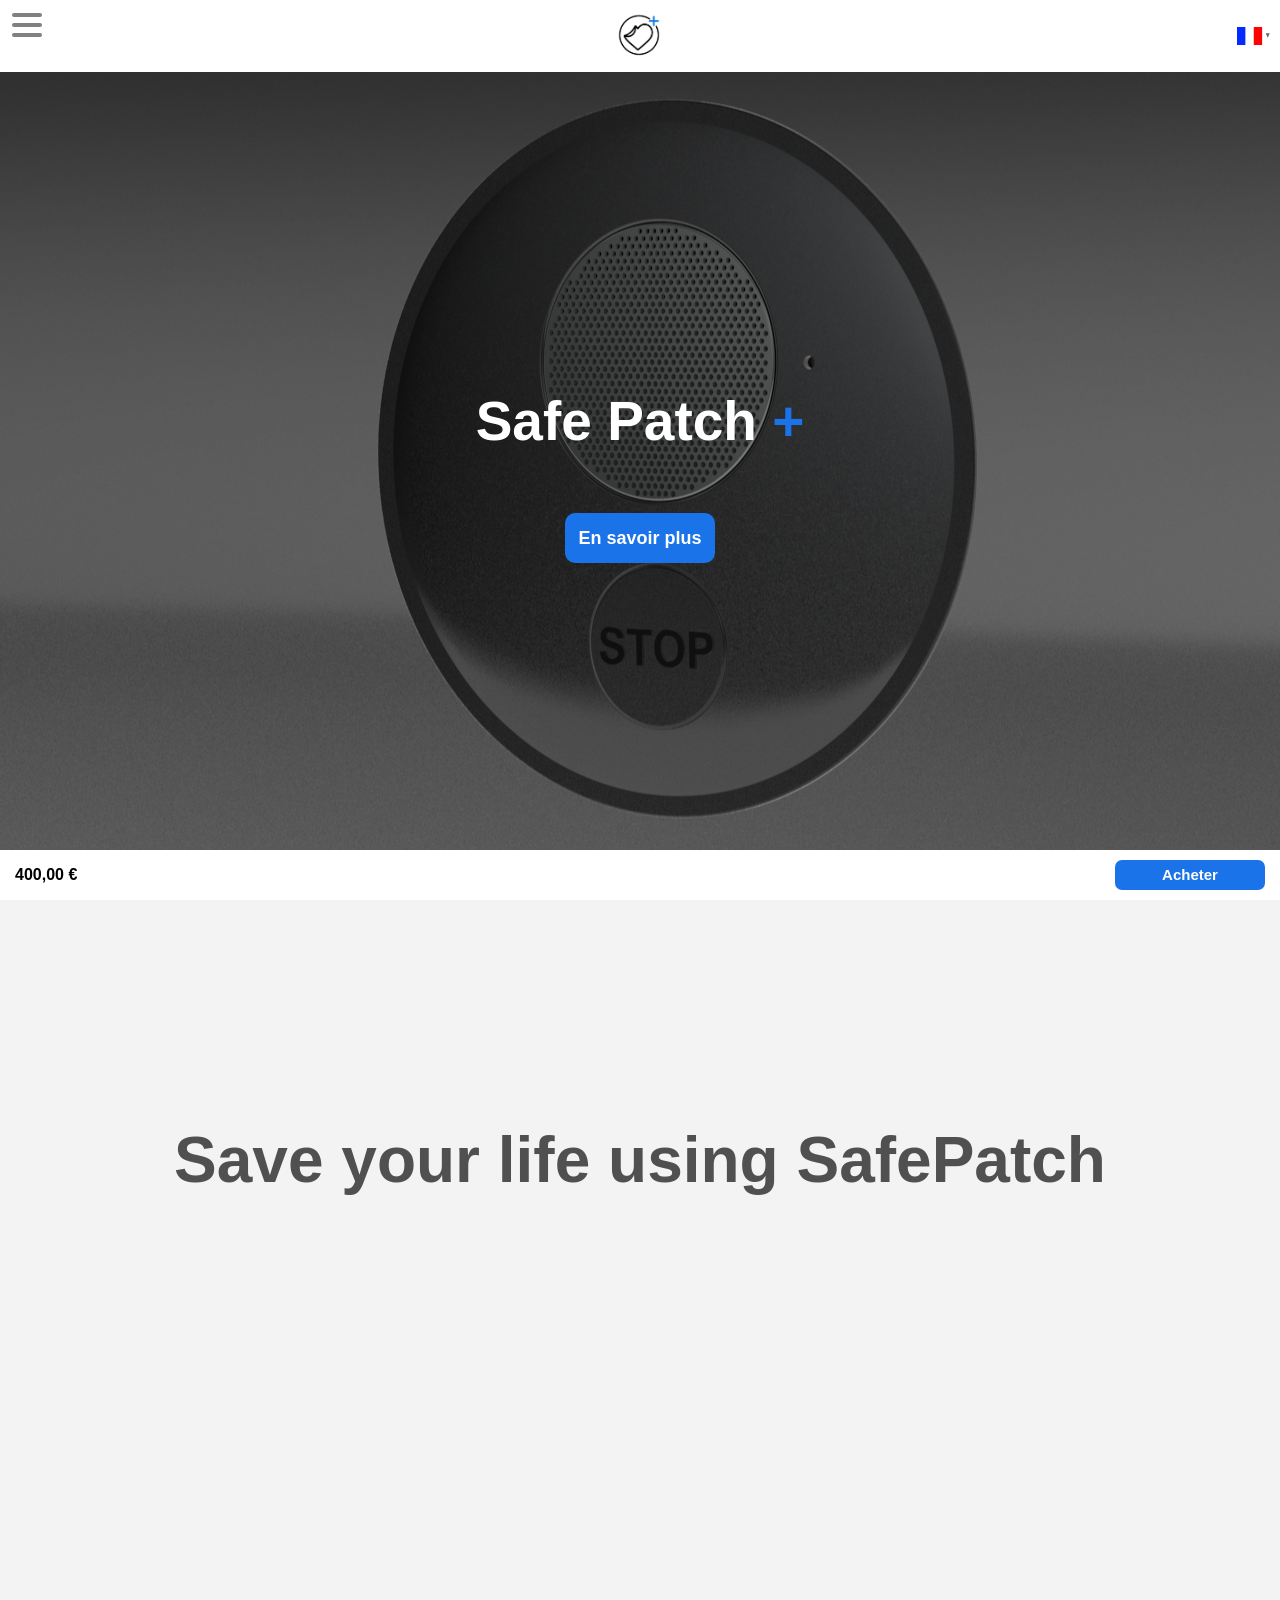
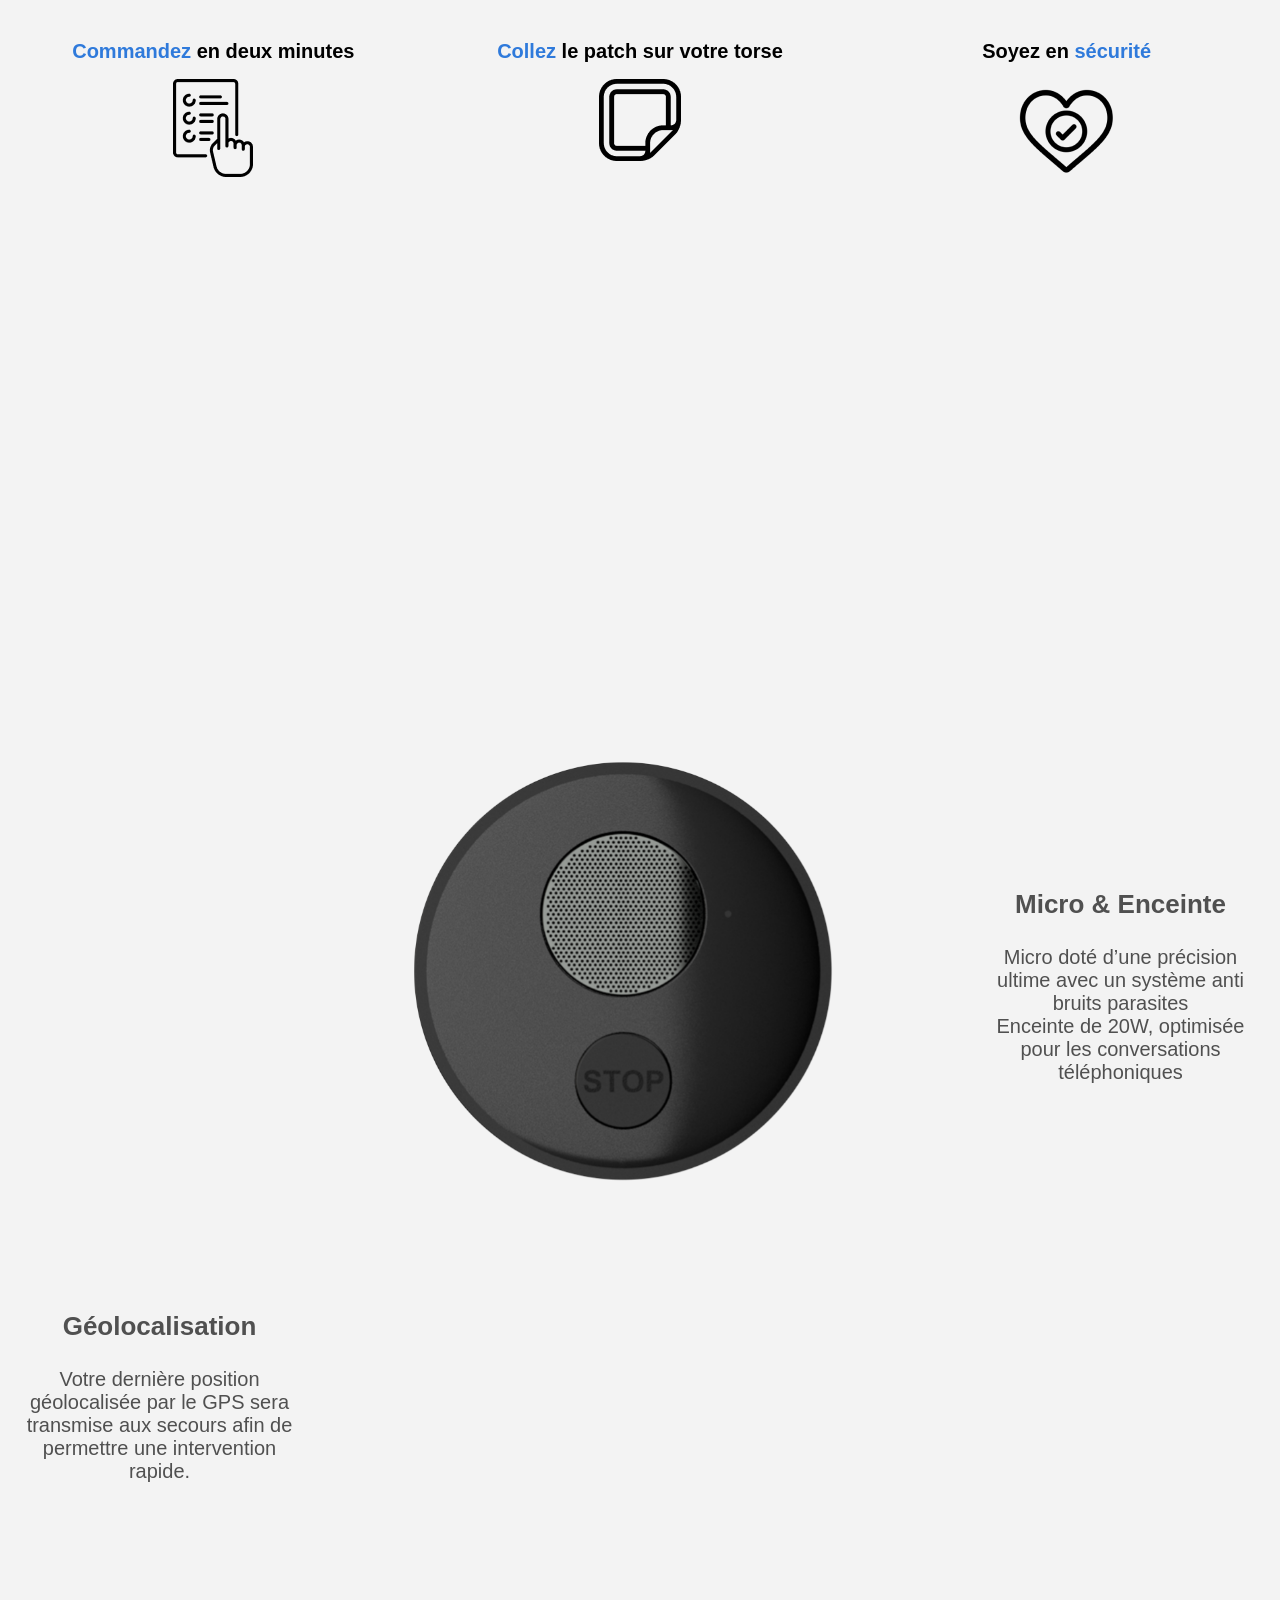
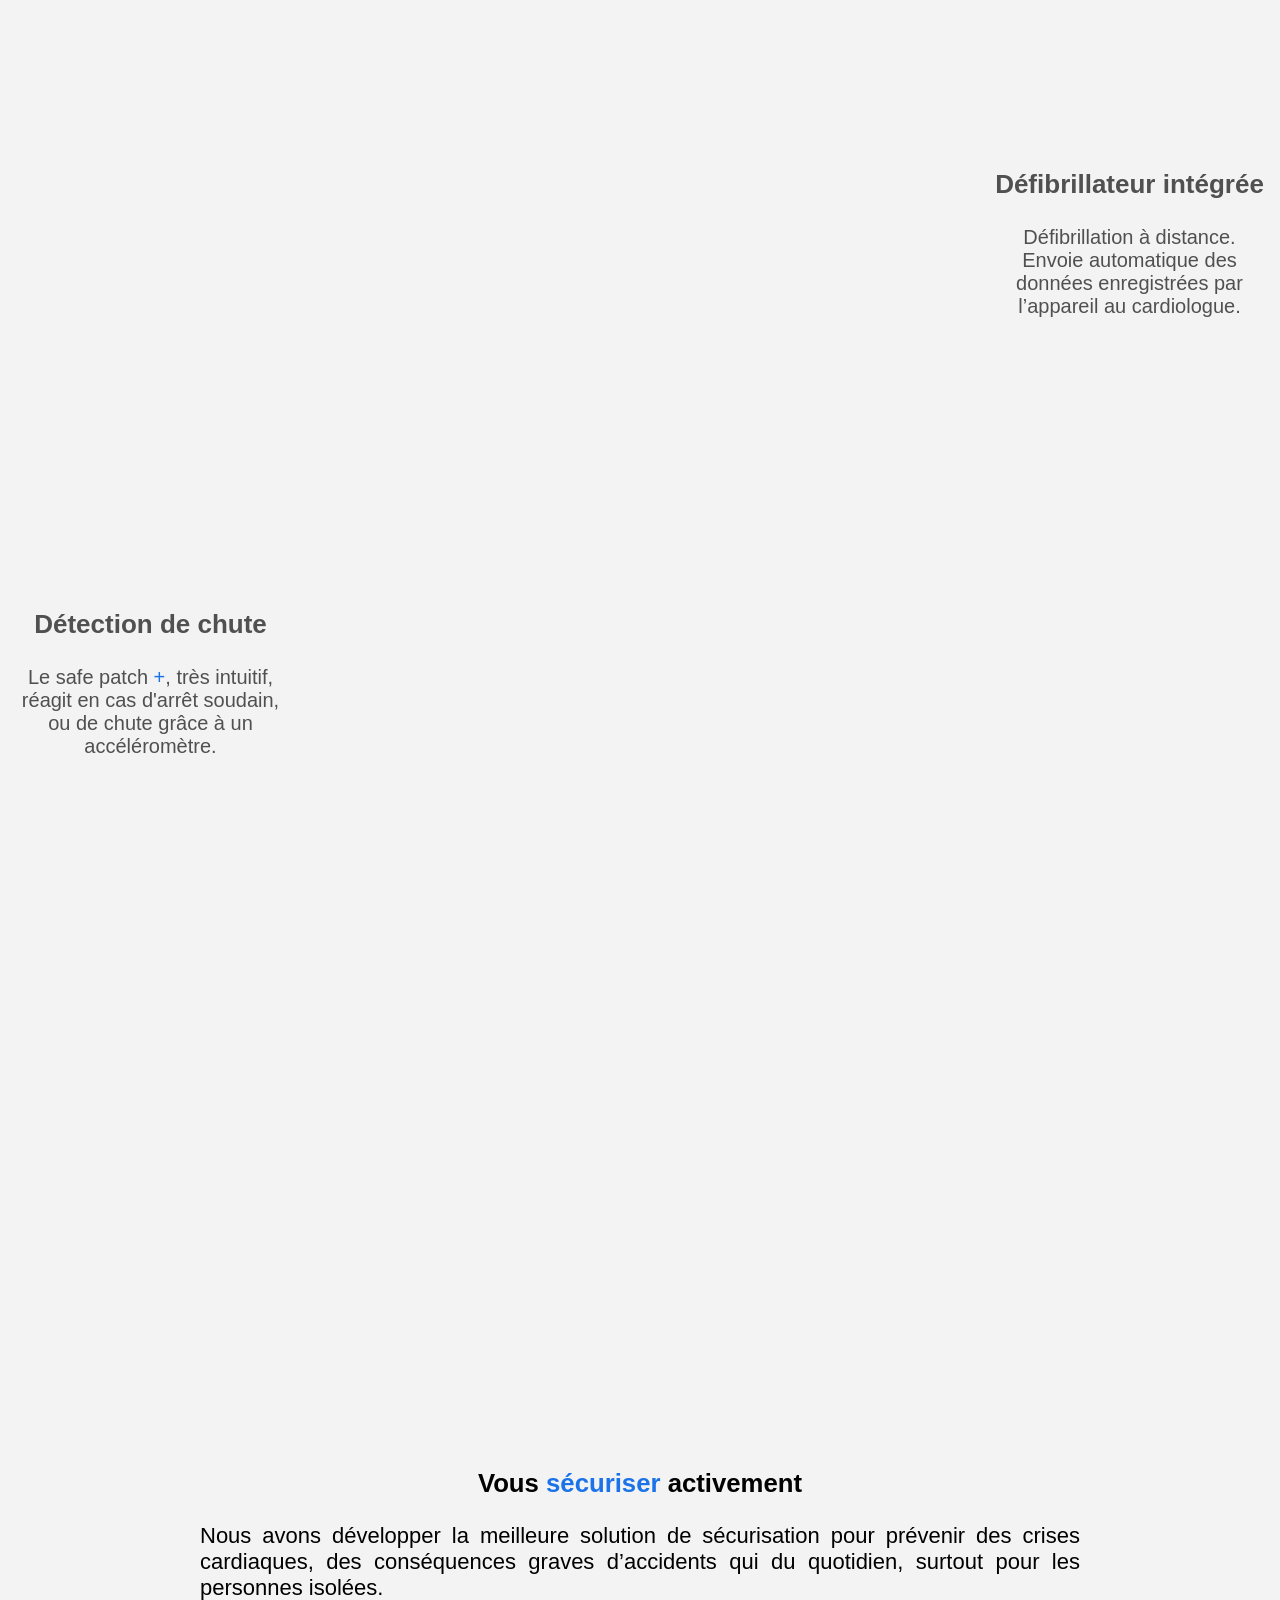
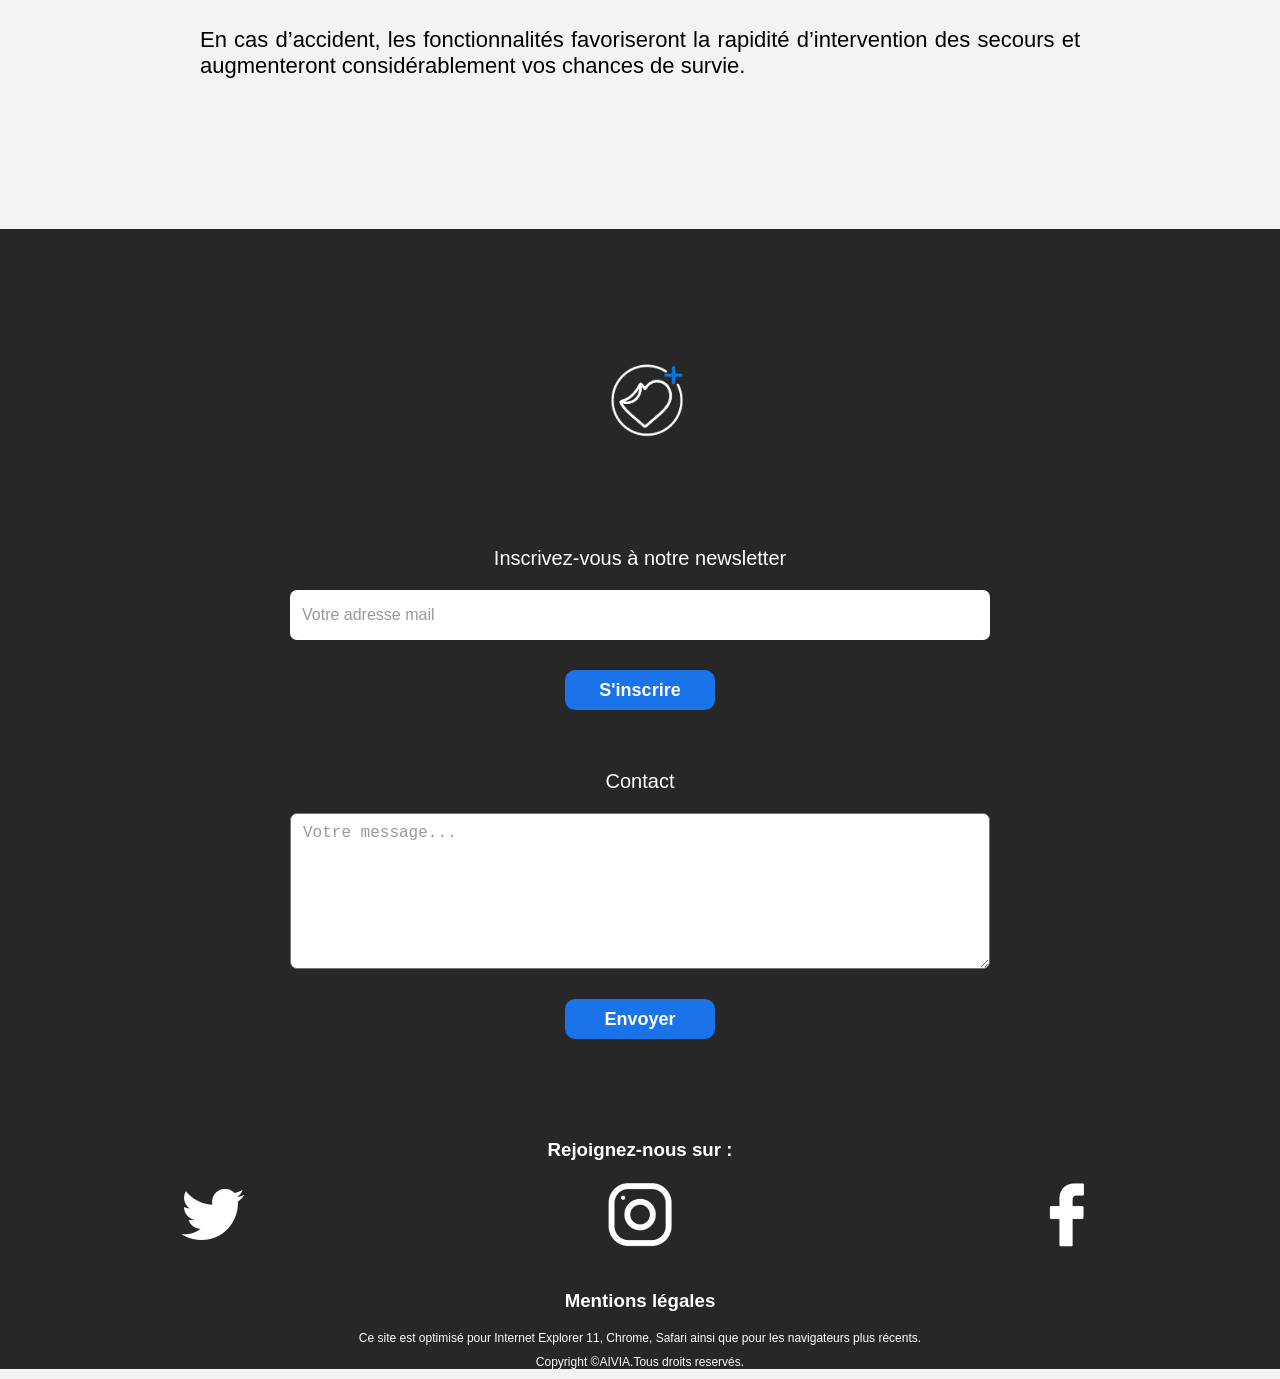
==== index.html @ b8c0c880 "fixed some bugs" ====
<html lang="en">
  <head>
    <meta charset="UTF-8" />
    <meta name="viewport" content="width=device-width, initial-scale=1.0" />
    <meta http-equiv="X-UA-Compatible" content="ie=edge" />
    <link
      rel="stylesheet"
      href="https://cdnjs.cloudflare.com/ajax/libs/animate.css/3.7.2/animate.min.css"
    />
    <script src="imakewebthings-waypoints-34d9f6d/lib/noframework.waypoints.min.js"></script>
    <link href="css/styles.css" rel="stylesheet" />
    <script defer src="script.js"></script>

    <title>Document</title>
  </head>
  <body>
    <header>
      <nav id="menu">
        <div id="menu-opener">
          <div class="burger_bar"></div>
          <div class="burger_bar"></div>
          <div class="burger_bar"></div>
        </div>
        <div>
          <a href="index.html">
            <img src="img/logo.png" alt="logo" class="logo-header"
          /></a>
        </div>
        <img src="img/drapeau.png" alt="frenchflag" class="flag" />
      </nav>
      <hr />
    </header>

    <div class="banniere">
      <div class="container">
        <p>Safe Patch <span>+</span></p>

        <a href="page-features.html"
          ><button class="know-more">En savoir plus</button></a
        >
      </div>
    </div>
    <div id="container-slogan">
      <p class="slogan">Save your life using SafePatch</p>
    </div>
    <section class="div-sticky">
      <section class="i-picto">
        <div class="order">
          <p><span>Commandez</span> en deux minutes</p>
          <img src="img/picto-command.png" alt="icon-order" class="icon" />
        </div>
        <div class="vector">
          <p><span>Collez</span> le patch sur votre torse</p>
          <img src="img/Vector.png" alt="icon-stick" class="icon" />
        </div>
        <div class="heart">
          <p>Soyez en <span>sécurité</span></p>
          <img src="img/picto-coeur.png" alt="icon-heart" class="icon" />
        </div>
      </section>
    </section>
    <section id="section-produit">
      <article class="produit">
        <img src="img/img.png" alt="produit" class="center" />
      </article>
      <aside id="p1">
        <h3>Micro & Enceinte</h3>
        <p>
          Micro doté d’une précision ultime avec un système anti bruits
          parasites<br />
          Enceinte de 20W, optimisée pour les conversations téléphoniques
        </p>
      </aside>
      <aside id="p2">
        <h3>Géolocalisation</h3>
        <p>
          Votre dernière position géolocalisée par le GPS sera transmise aux
          secours afin de permettre une intervention rapide.
        </p>
      </aside>
      <aside id="p3">
        <h3>Défibrillateur intégrée</h3>
        <p>
          Défibrillation à distance.<br />
          Envoie automatique des données enregistrées par l’appareil au
          cardiologue.
        </p>
      </aside>
      <aside id="p4">
        <h3>Détection de chute</h3>
        <p>
          Le safe patch <span>+</span>, très intuitif, réagit en cas d'arrêt
          soudain, ou de chute grâce à un accéléromètre.
        </p>
      </aside>
      <aside id="p5">hhhhekfhbfj;</aside>
    </section>
    <section>
      <div class="security">
        <h3>Vous <span>sécuriser</span> activement</h3>
        <p>
          Nous avons développer la meilleure solution de sécurisation pour
          prévenir des crises cardiaques, des conséquences graves d’accidents
          qui du quotidien, surtout pour les personnes isolées.<br /><br />
          En cas d’accident, les fonctionnalités favoriseront la rapidité
          d’intervention des secours et augmenteront considérablement vos
          chances de survie.
        </p>
      </div>
    </section>
    <section class="buy-footer">
      <p>400,00 €</p>
      <a href="form.html"> <button class="button-footer">Acheter</button></a>
    </section>

    <footer class="background">
      <div class="foot-logo">
        <img src="img/logo_blanc.png" alt="rond" class="logo-footer" />
      </div>
      <section class="subscribe">
        <form>
          <div class="subscribe">
            <label for="subscribe">Inscrivez-vous à notre newsletter </label
            ><br />
            <input
              name="subscribe"
              id="subscribe"
              type="email"
              placeholder="Votre adresse mail"
              class="input"
            />
            <br />
            <button type="submit" class="button-1">S'inscrire</button>
          </div>

          <div class="subscribe">
            <label for="subscribe"> Contact </label><br />
            <textarea
              name="contact"
              id="contact"
              type="text"
              rows="10"
              cols="50"
              placeholder="Votre message..."
              class="text"
            ></textarea>
            <br />
            <button class="button-1" type="submit">Envoyer</button>
          </div>
        </form>
      </section>
      <section>
        <h3>Rejoignez-nous sur :</h3>
        <div class="container-logo">
          <div class="box">
            <img src="img/twitter.png" alt="logo-twitter" />
          </div>
          <div class="box">
            <img src="img/instagram.png" alt="logo-instagram" />
          </div>
          <div class="box">
            <img src="img/facebook.png" alt="logo-facebook" />
          </div>
        </div>
      </section>
      <div class="foot-div">
        <h3>Mentions légales</h3>
        <p>
          Ce site est optimisé pour Internet Explorer 11, Chrome, Safari ainsi
          que pour les navigateurs plus récents.
        </p>
        <p>Copyright &copy;AIVIA.Tous droits reservés.</p>
      </div>
    </footer>
  </body>
</html>
---- css/styles.css ----
/* section {
  display: grid;
  grid-template-columns: 1fr 300px 1fr;
  grid-template-rows: 200px 300px 200px 200px 200px 200px 200px 200px;
  grid-template-areas:
    "a b c"
    "d e f"
    "i j k";
  grid-gap: 20px;
} */
body {
  background-color: rgb(243, 243, 243);
  font-family: Helvetica;
  margin: 0px;
  padding: 0px;
  margin-bottom: 0px;
}

div {
  top: 23px;
  left: 12px;
}
div:first-child {
  top: 13px;
}
div:last-child {
  top: 33px;
}
.burger_bar {
  display: block;
  width: 30px;
  height: 4px;
  border-radius: 3px;
  background-color: grey;
  position: absolute;
}
.logo-header {
  width: 50px;
  height: 50px;
  padding-left: 40%;
  justify-content: center;
}

nav {
  background: white;
  top: 0px;
  position: fixed;
  width: 100vw;
  height: 8vh;
  z-index: 2;
  display: flex;
  justify-content: space-between;
}
nav div {
  align-self: center;
}
nav img.flag {
  align-self: center;
  margin-right: 10px;
}
hr {
  color: gray;
  box-shadow: 1px 2px 5px grey;
}
nav p {
  align-self: center;
}
.banniere {
  height: 100vh;
  width: 100vw;
  display: flex;
  flex-direction: column;
  justify-content: center;
  align-items: baseline;
  background: url(../img/banner-index.png);
  background-position: -471px 81%;
  left: -419px;
  top: 64px;
  text-align: center;
}
.container {
  align-self: center;
}
.container p:first-child {
  font-style: normal;
  font-weight: bold;
  font-size: 55px;
  line-height: 74px;
  color: white;
}
.container p:first-child span {
  color: #1a73e8;
}
.container p:nth-child(2) {
  font-style: normal;
  font-weight: bold;
  font-size: 20px;
  line-height: 25px;
  color: #000000;
  margin-top: -50px;
}
button {
  background-color: #1a73e8;
  color: white;
  font-style: normal;
  font-weight: bold;
  font-size: 18px;
  line-height: 28px;
  width: 150px;
  height: 50px;
  border-radius: 10px;
  border: none;
}
#container-slogan {
  margin-top: 250px;
}
.slogan {
  height: 300px;
  text-align: center;
  align-items: center;
  top: 250px;
  position: sticky;
  font-style: normal;
  font-weight: bold;
  font-size: 64px;
  line-height: 74px;
  color: #505050;
  opacity: 0;
  transform: translateY(250px);
  transition: opacity 3s, transform 3s;

  margin-bottom: 200px;
}
.i-picto {
  text-align: center;
  font-style: normal;
  font-weight: bold;
  font-size: 20px;
  line-height: 16px;
  margin-bottom: 200px;
}
.icon {
  margin-bottom: 60px;
}
.i-picto span {
  color: #2f7adb;
}
.is-fadeInup {
  transform: none;
  opacity: 1;
}
.is-fadeInup10 {
  transform: none;
  opacity: 0.1;
}
.produit {
  width: 100%;
  height: 100px;
  margin: auto;
  top: 45vh;
  position: sticky;
  z-index: 1;
}
.center {
  display: block;
  margin-left: auto;
  margin-right: auto;
  width: 80%;
}
#section-produit {
  height: auto;
  background-color: rgb(243, 243, 243);
}
aside {
  margin-bottom: 400px;
  text-align: center;
  opacity: 0;
  transition: opacity 0.9s;
  margin-left: 30px;
  margin-right: 30px;
  color: #505050;
}

.is-reached60 {
  opacity: 1;
}

.buy-footer {
  background: white;
  position: sticky;
  bottom: 0px;
  width: 100vw;
  height: 50px;
  margin-top: 100px;
  display: flex;
  justify-content: space-between;
  align-items: baseline;
}
.buy-footer p {
  margin-left: 15px;
  z-index: 3;
  font-weight: bold;
}
.button-footer {
  width: 150px;
  height: 30px;
  font-size: 15px;
  border-radius: 7px;
  margin-right: 15px;
}
.foot-logo {
  display: flex;
}
.logo-footer {
  padding-top: 10%;
  margin-left: 35%;
  width: 70px;
  height: 70px;
  grid-column: 2;
}
#p5 {
  opacity: 0;
}

.background {
  background: #272727;
  color: white;
}
.subscribe {
  text-align: center;
}
form {
  margin-top: 100px;
  margin-bottom: 40px;
  display: flex;
  flex-direction: column;
}
label {
  font-style: bold;
  font-size: 20px;
}
.input {
  margin-top: 20px;
  border-radius: 7px;
  width: 310px;
  height: 40px;
  border: none;
}

textarea {
  border-radius: 7px;
  margin-top: 20px;
}

.button-1 {
  margin: 30px;
  width: 150px;
  height: 40px;
  margin-bottom: 60px;
}
h3 {
  text-align: center;
}
h3 span {
  color: #1a73e8;
}
.security {
  text-align: center;
  text-align: justify;
  margin: 30px;
}
.foot-div p {
  text-align: center;
  font-size: 12px;
  margin: 10px;
}
.container-logo {
  display: flex;
  justify-content: space-around;
  margin-bottom: 40px;
}
::placeholder {
  font-size: 16px;
  padding-left: 10px;
  color: #999999;
}
textarea::placeholder {
  padding-top: 8px;
}

@media (min-width: 1000px) {
  #section-produit {
    display: grid;
    grid-template-columns: 1fr 300px 300px 1fr;
    grid-template-rows: 200px 200px 200px 200px 200px 200px 200px 200px 200px 200px 200px 200px;
    grid-template-areas:
      "a b c"
      "d e f"
      "i j k";
    grid-gap: 20px;
  }
  .banniere {
    height: 95vh;
    width: 100%;
    display: flex;
    flex-direction: column;
    justify-content: center;
    align-items: baseline;
    background: url("../img/banner-index.png");
    background-position: -50px 50%;
    left: -419px;
    top: 64px;
    text-align: center;
  }
  .div-sticky {
    z-index: 2;
  }
  .i-picto {
    display: grid;
    grid-template-columns: repeat(3, 1fr);
    grid-template-rows: 200px;
    grid-template-areas: "a b c";
    top: 100px;
    position: sticky;
    height: 200px;
  }
  .order {
    grid-area: a;
  }
  .vector {
    grid-area: b;
  }
  .heart {
    grid-area: c;
  }
  img.center {
    width: 150%;
    height: 150%;
    text-align: center;
  }
  .produit {
    width: 300px;
    height: 300px;
    margin: auto;
    top: 200px;
    position: sticky;
    grid-row: 2;
    grid-column: 2 / span 2;
    margin-top: 100px;
    margin-bottom: 300px;
    align-self: flex-start;
    padding-right: 30%;
  }

  aside {
    margin-bottom: 0px;
    opacity: 0;
    transition: opacity 3s;
    width: 90%;
    margin-left: 20px;
    margin-right: 20px;
    color: #505050;
  }
  aside h3 {
    font-size: 26px;
  }
  aside p {
    font-size: 20px;
  }
  aside span {
    color: #1a73e8;
  }
  #p1 {
    grid-row: 3;
    grid-column: 4;
    justify-self: end;
  }
  #p2 {
    align-self: end;
    grid-row: 5;
    grid-column: 1;
  }
  #p3 {
    grid-row: 7;
    grid-column: 4;
  }
  #p4 {
    grid-column: 1;
    grid-row: 9;
    justify-self: end;
  }
  #p5 {
    grid-column: 3;
    grid-row: 5;
  }
  .security {
    font-size: 22px;
    margin: 0px 200px 0px 200px;
  }
  .is-reached75 {
    opacity: 0.5;
  }
  .is-reached50 {
    opacity: 1;
  }
  .is-reached25 {
    opacity: 0.5;
  }
  .is-reached5 {
    opacity: 0;
  }
  form {
    margin-top: 100px;
    margin-bottom: 40px;
    display: flex;
    flex-direction: column;
  }
  label {
    font-style: bold;
    font-size: 20px;
  }
  .input {
    margin-top: 20px;
    border-radius: 7px;
    width: 700px;
    height: 50px;
    border: none;
  }

  textarea {
    border-radius: 7px;
    margin-top: 20px;
    width: 700px;
  }

  .button-1 {
    margin: 30px;
    width: 150px;
    height: 40px;
    margin-bottom: 60px;
  }
  .logo-footer {
    padding-top: 10%;
    margin-left: 47%;
    width: 90px;
    height: 90px;
    grid-column: 2;
  }
}
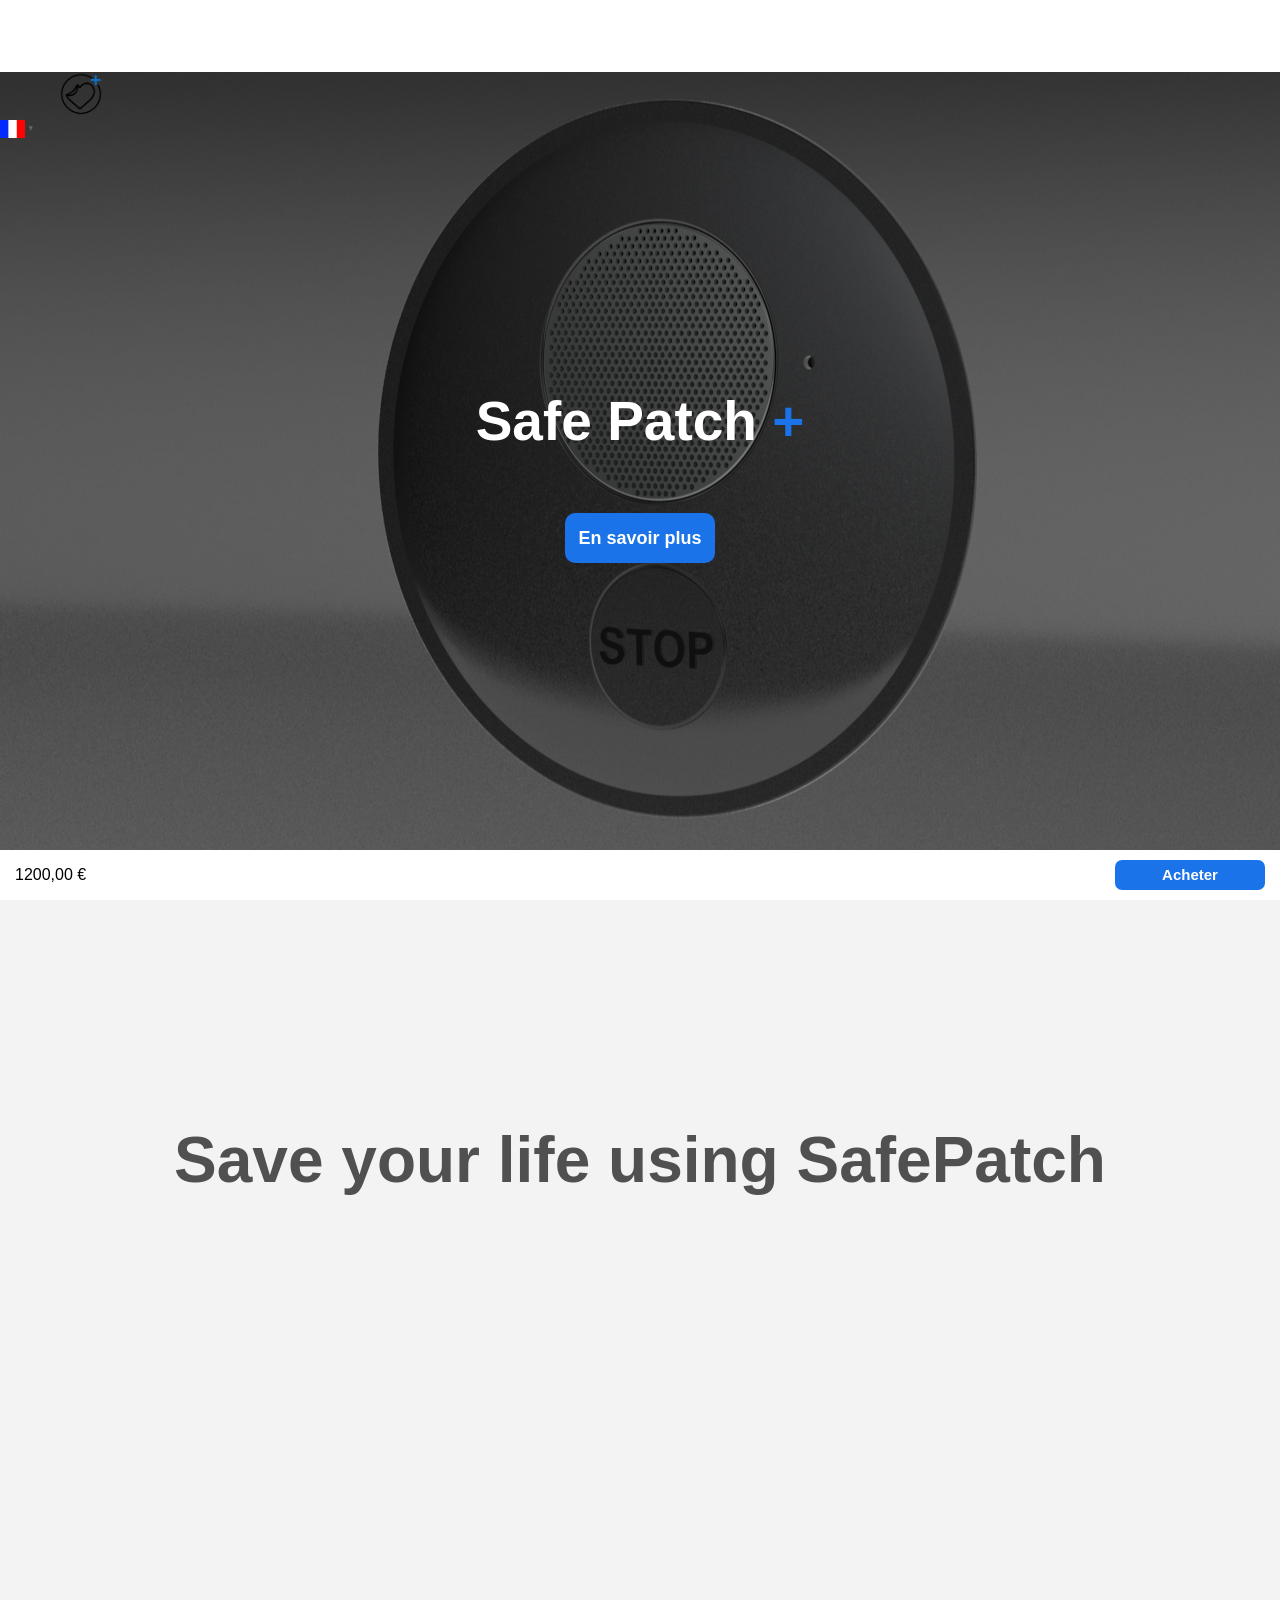
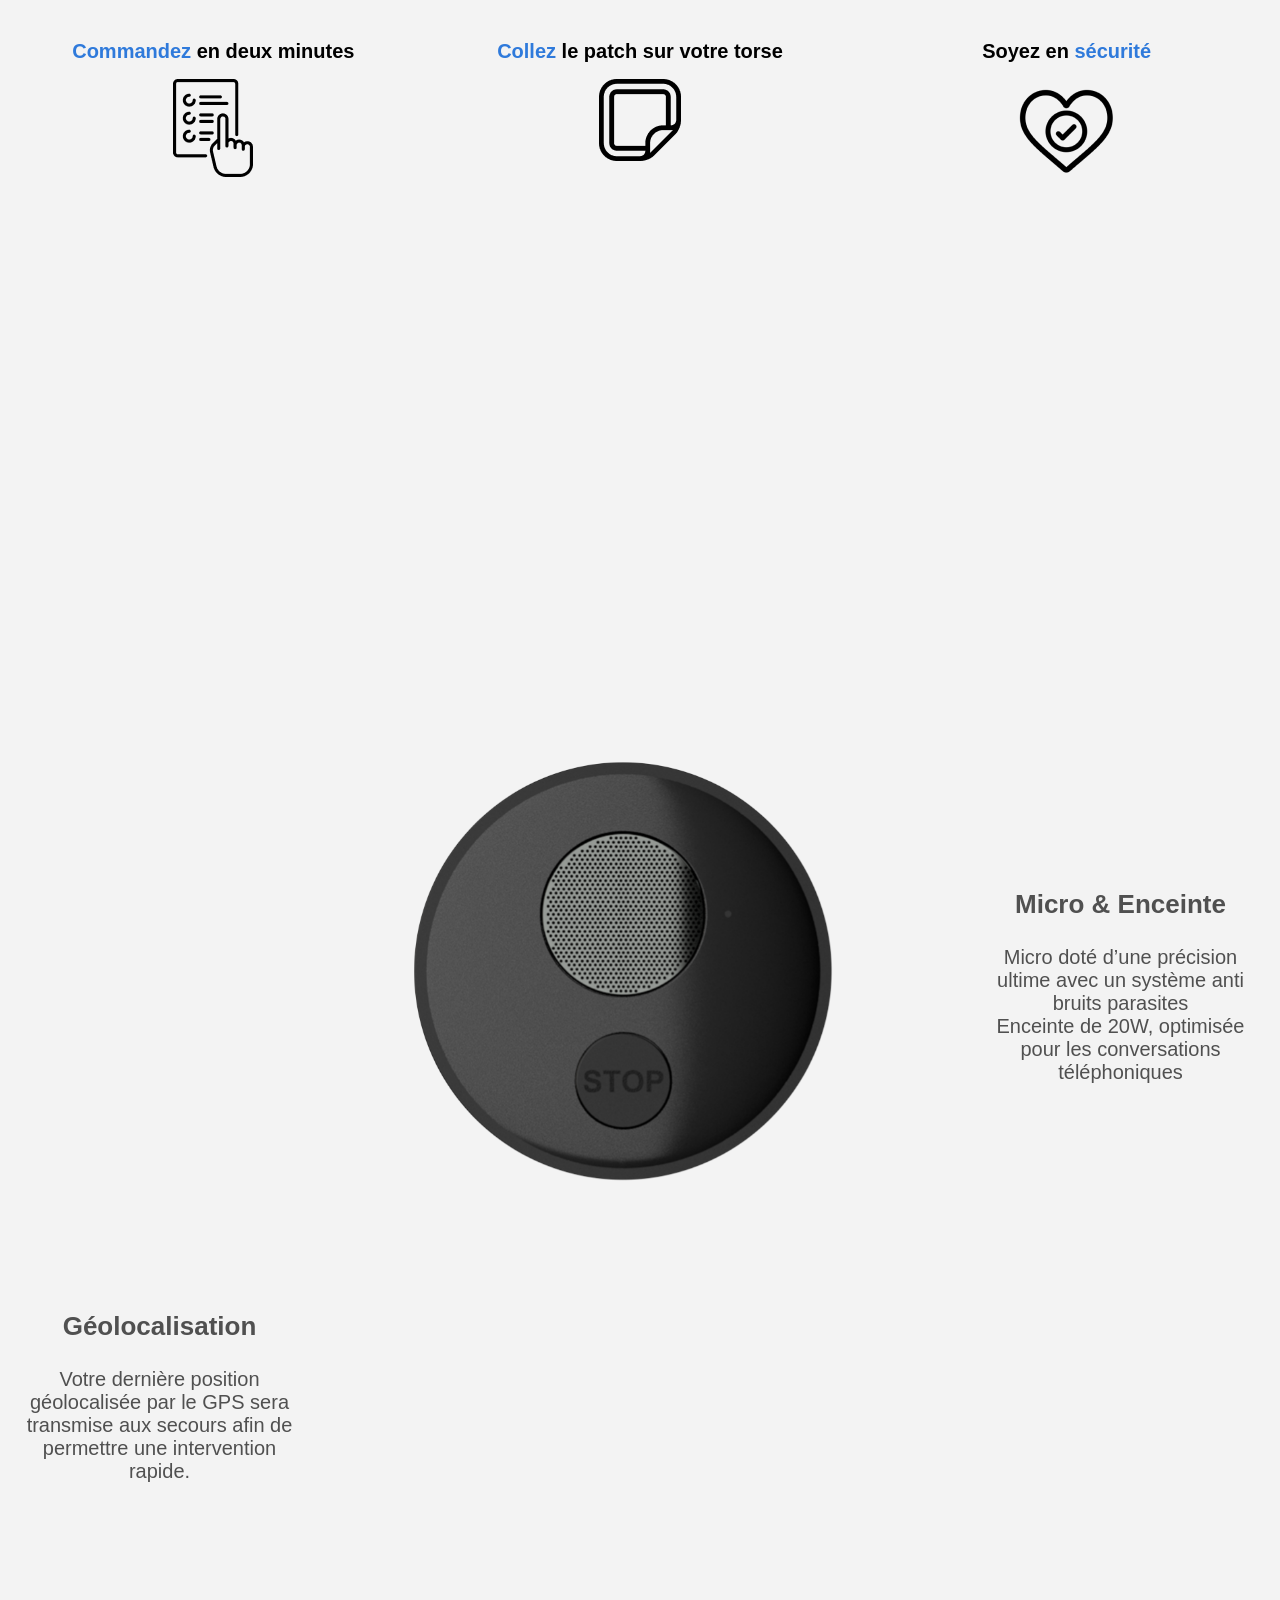
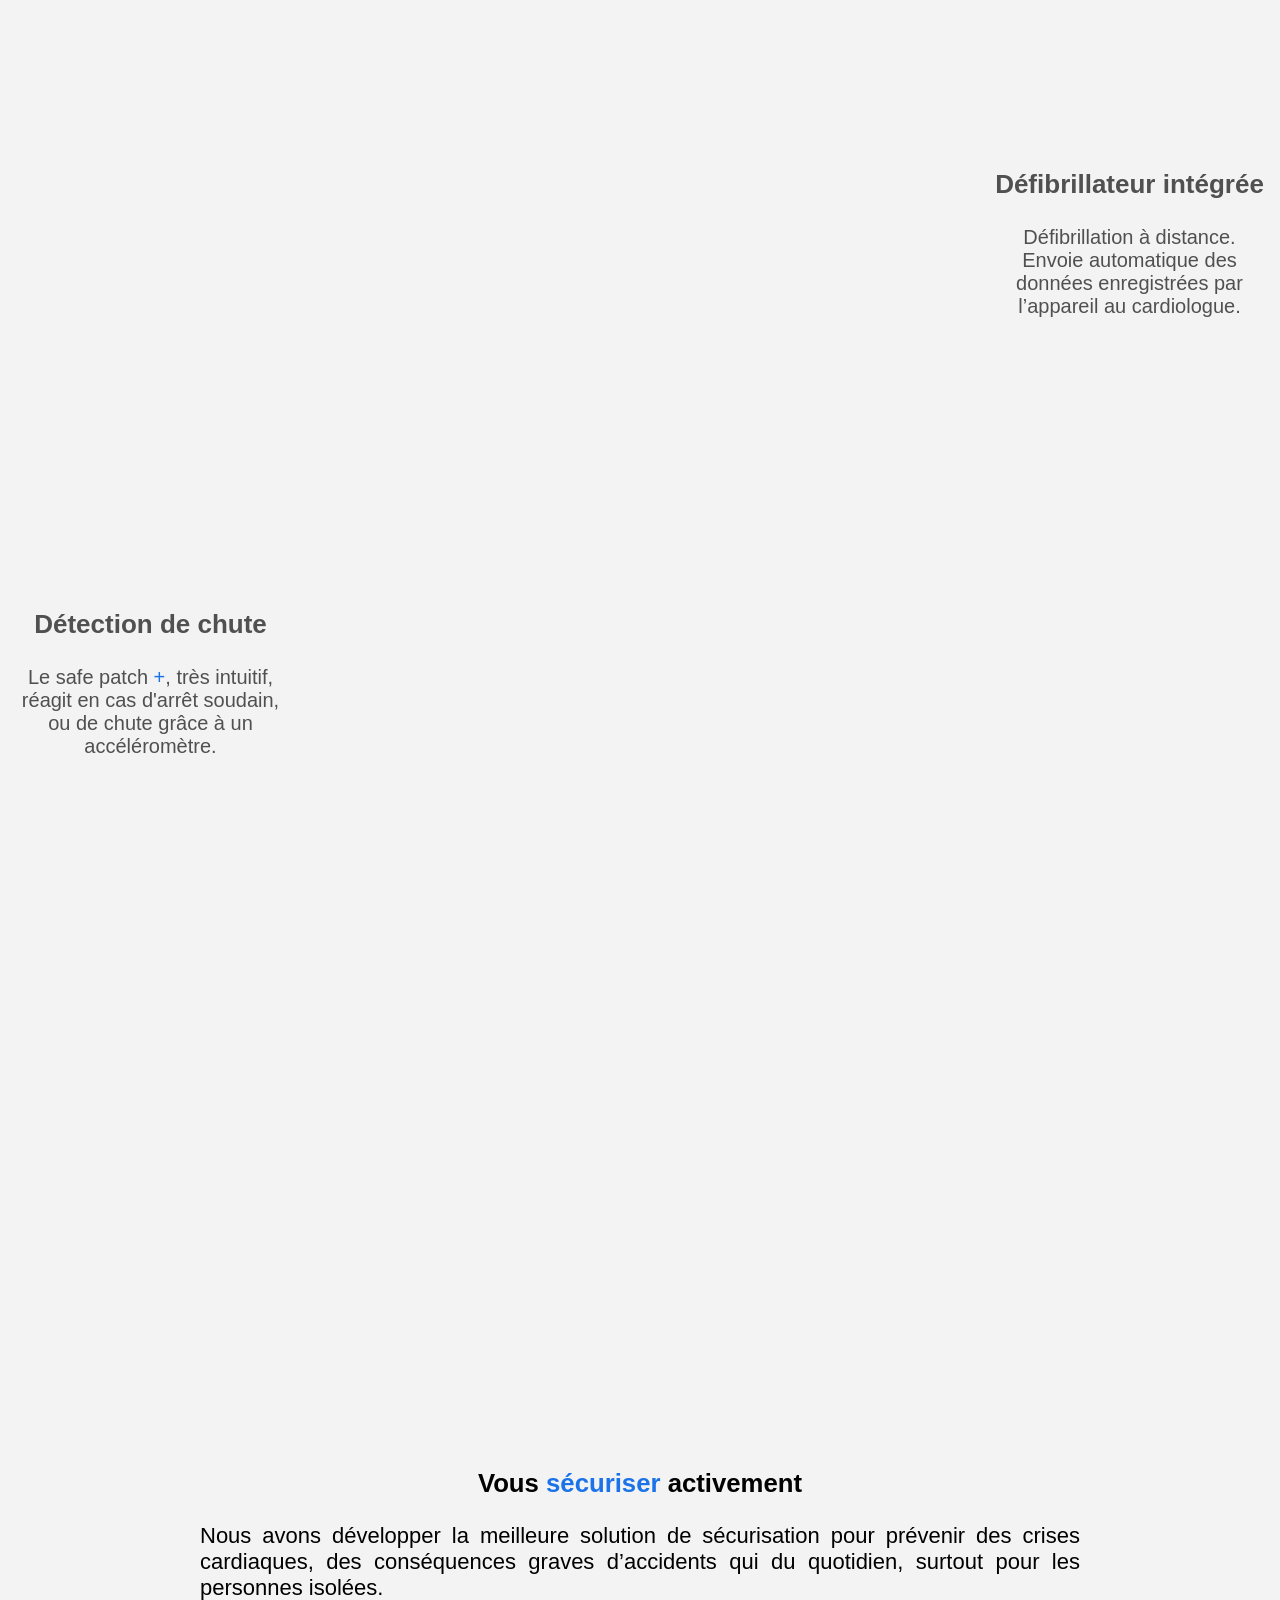
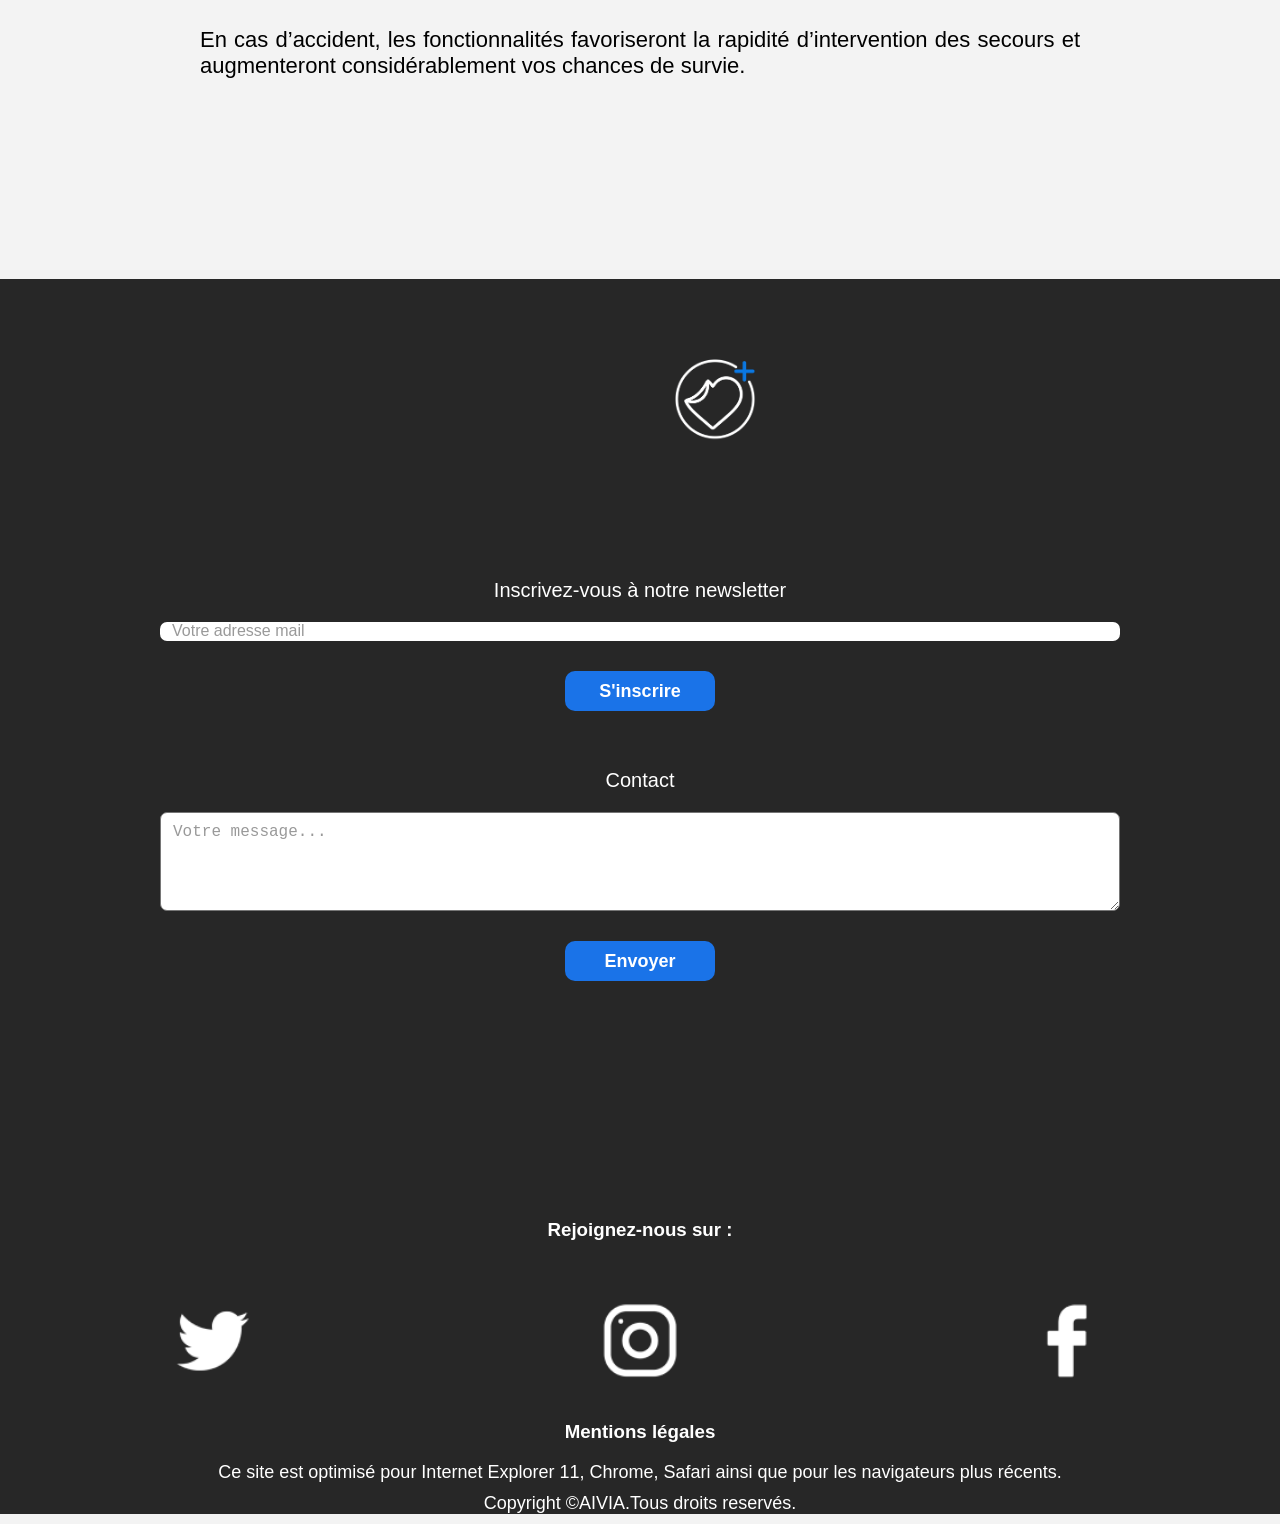
==== commit 45aaf77d: "Merge branch 'master' into rbranch" ====
--- a/index.html
+++ b/index.html
@@ -8,23 +8,31 @@
       href="https://cdnjs.cloudflare.com/ajax/libs/animate.css/3.7.2/animate.min.css"
     />
     <script src="imakewebthings-waypoints-34d9f6d/lib/noframework.waypoints.min.js"></script>
-    <link href="css/styles.css" rel="stylesheet" />
+    <link href="styles.css" rel="stylesheet" />
     <script defer src="script.js"></script>
 
     <title>Document</title>
   </head>
   <body>
     <header>
-      <nav id="menu">
-        <div id="menu-opener">
+      <nav>
+        <div id="menu">
+          <ul id = "imenu" class ="imenu">
+            <li><a href = >Accueil</a></li>
+            <li><a href = >Fiche technique</a></li>
+            <li>
+              <button><a href = >Acheter</a></button>
+            </li>
+            <li><a href = >Presse</a></li>
+          </ul>
+        <div class ="open-menu" id="open-menu">  
           <div class="burger_bar"></div>
           <div class="burger_bar"></div>
           <div class="burger_bar"></div>
         </div>
+
         <div>
-          <a href="index.html">
-            <img src="img/logo.png" alt="logo" class="logo-header"
-          /></a>
+          <img src="img/logo.png" alt="logo" class="logo-header" />
         </div>
         <img src="img/drapeau.png" alt="frenchflag" class="flag" />
       </nav>
@@ -109,8 +117,8 @@
       </div>
     </section>
     <section class="buy-footer">
-      <p>400,00 €</p>
-      <a href="form.html"> <button class="button-footer">Acheter</button></a>
+      <p>1200,00 €</p>
+      <button class="button-footer">Acheter</button>
     </section>
 
     <footer class="background">
@@ -153,7 +161,7 @@
         <h3>Rejoignez-nous sur :</h3>
         <div class="container-logo">
           <div class="box">
-            <img src="img/twitter.png" alt="logo-twitter" />
+            <img src="/img/twitter.png" alt="logo-twitter" />
           </div>
           <div class="box">
             <img src="img/instagram.png" alt="logo-instagram" />
--- a/styles.css
+++ b/styles.css
@@ -0,0 +1,519 @@
+body {
+  background-color: rgb(243, 243, 243);
+  font-family: Helvetica;
+  margin: 0px;
+  padding: 0px;
+  margin-bottom: 0px;
+}
+
+div {
+  top: 23px;
+  left: 12px;
+}
+div:first-child {
+  top: 13px;
+}
+div:last-child {
+  top: 33px;
+}
+.burger_bar {
+  width: 30px;
+  height: 4px;
+  border-radius: 3px;
+  background-color: grey;
+  position: absolute;
+}
+.logo-header {
+  width: 50px;
+  height: 50px;
+  padding-left: 40%;
+  justify-content: center;
+}
+
+nav {
+  background: white;
+  top: 0px;
+  position: fixed;
+  width: 100vw;
+  height: 8vh;
+  z-index: 2;
+  display: flex;
+  justify-content: space-between;
+}
+nav div {
+  align-self: center;
+}
+nav img.flag {
+  align-self: center;
+
+  margin-right: 10px;
+}
+#imenu {
+  transform: translateX(-300px);
+  width: 100px;
+  height: 100px;
+  font-size: large;
+}
+
+.is-open {
+  transform: none;
+  width: 100vw;
+  height: 100vh;
+  background: chartreuse;
+  opacity: 0.5;
+}
+.imenu {
+  font-size: large;
+  color: black;
+  z-index: 1;
+}
+.logo {
+  position: sticky;
+  top: 5px;
+  left: 50%;
+}
+hr {
+  color: gray;
+  box-shadow: 1px 2px 5px grey;
+}
+nav p {
+  align-self: center;
+}
+.banniere {
+  height: 100vh;
+  width: 100vw;
+
+  display: flex;
+  flex-direction: column;
+  justify-content: center;
+  align-items: baseline;
+  background: url(img/VUE6.png);
+  background-position: -471px 81%;
+  left: -419px;
+  top: 64px;
+  text-align: center;
+}
+.container {
+  align-self: center;
+}
+.container p:first-child {
+  font-style: normal;
+  font-weight: bold;
+  font-size: 55px;
+  line-height: 74px;
+  color: white;
+}
+.container p:first-child span {
+  color: #1a73e8;
+}
+.container p:nth-child(2) {
+  font-style: normal;
+  font-weight: bold;
+  font-size: 20px;
+  line-height: 25px;
+  color: #000000;
+  margin-top: -50px;
+}
+button {
+  background-color: #1a73e8;
+  color: white;
+  font-style: normal;
+  font-weight: bold;
+  font-size: 18px;
+  line-height: 28px;
+  width: 150px;
+  height: 50px;
+  border-radius: 10px;
+  border: none;
+}
+#container-slogan {
+  margin-top: 250px;
+}
+.slogan {
+  height: 300px;
+  text-align: center;
+  align-items: center;
+  top: 250px;
+  position: sticky;
+  font-style: normal;
+  font-weight: bold;
+  font-size: 64px;
+  line-height: 74px;
+  color: #505050;
+  opacity: 0;
+  transform: translateY(250px);
+  transition: opacity 3s, transform 3s;
+
+  margin-bottom: 200px;
+}
+.i-picto {
+  text-align: center;
+  font-style: normal;
+  font-weight: bold;
+  font-size: 20px;
+  line-height: 16px;
+  margin-bottom: 200px;
+}
+.icon {
+  margin-bottom: 60px;
+}
+.i-picto span {
+  color: #2f7adb;
+}
+.is-fadeInup {
+  transform: none;
+  opacity: 1;
+}
+.is-fadeInup10 {
+  transform: none;
+  opacity: 0.1;
+}
+.produit {
+  width: 100%;
+  height: 100px;
+  margin: auto;
+  top: 45vh;
+  position: sticky;
+  z-index: 1;
+}
+.center {
+  display: block;
+  margin-left: auto;
+  margin-right: auto;
+  width: 80%;
+}
+#section-produit {
+  height: auto;
+  background-color: rgb(243, 243, 243);
+}
+aside {
+  margin-bottom: 500px;
+  text-align: center;
+  opacity: 0;
+  transition: opacity 0.9s;
+  margin-left: 30px;
+  margin-right: 30px;
+  color: #505050;
+}
+
+.is-reached60 {
+  opacity: 1;
+}
+footer {
+  background-color: black;
+}
+
+.buy-footer {
+  background: white;
+  position: sticky;
+  bottom: 0px;
+  width: 100vw;
+  height: 50px;
+  margin-top: 100px;
+  display: flex;
+  justify-content: space-between;
+  align-items: baseline;
+}
+.buy-footer p {
+  margin-left: 15px;
+  z-index: 3;
+}
+.button-footer {
+  width: 150px;
+  height: 30px;
+  font-size: 15px;
+  border-radius: 7px;
+  margin-right: 15px;
+}
+.foot-logo {
+  display: flex;
+}
+.logo-footer {
+  padding-top: 10%;
+  margin-left: 35%;
+  width: 70px;
+  height: 70px;
+  grid-column: 2;
+}
+#p5 {
+  opacity: 0;
+}
+
+.background {
+  background: #272727;
+  color: white;
+  margin-top: 50px;
+}
+.subscribe {
+  text-align: center;
+}
+form {
+  margin-top: 100px;
+  margin-bottom: 40px;
+  display: flex;
+  flex-direction: column;
+}
+label {
+  font-style: bold;
+  font-size: 20px;
+}
+.input {
+  margin-top: 20px;
+  border-radius: 7px;
+  width: 310px;
+  height: 40px;
+  border: none;
+}
+
+textarea {
+  border-radius: 7px;
+  margin-top: 20px;
+}
+
+.button-1 {
+  margin: 30px;
+  width: 150px;
+  height: 40px;
+  margin-bottom: 60px;
+}
+h3 {
+  text-align: center;
+}
+h3 span {
+  color: #1a73e8;
+}
+.security {
+  text-align: center;
+  text-align: justify;
+  margin: 30px;
+}
+.foot-div p {
+  text-align: center;
+  font-size: 12px;
+  margin: 10px;
+}
+.container-logo {
+  display: flex;
+  justify-content: space-around;
+  margin-bottom: 40px;
+}
+::placeholder {
+  font-size: 16px;
+  padding-left: 10px;
+  color: #999999;
+}
+textarea::placeholder {
+  padding-top: 8px;
+}
+/*
+ul {
+  transform: translateX(-150px);
+  width: 50px;
+  height: 50px;
+}
+.is-open {
+  width: 100vh;
+  height: 5000px;
+  background: chartreuse;
+  opacity: 0.5;
+  z-index: 2;
+}
+.logo {
+  position: sticky;
+  top: 5px;
+}*/
+
+
+@media (min-width: 1000px) {
+  #section-produit {
+    display: grid;
+    grid-template-columns: 1fr 300px 300px 1fr;
+    grid-template-rows: 200px 200px 200px 200px 200px 200px 200px 200px 200px 200px 200px 200px;
+    grid-template-areas:
+      "a b c"
+      "d e f"
+      "i j k";
+    grid-gap: 20px;
+  }
+  .banniere {
+    height: 95vh;
+    width: 100%;
+    display: flex;
+    flex-direction: column;
+    justify-content: center;
+    align-items: baseline;
+    background: url(img/VUE6.png);
+    background-position: -50px 50%;
+    left: -419px;
+    top: 64px;
+    text-align: center;
+  }
+  .div-sticky {
+    z-index: 2;
+  }
+  .i-picto {
+    display: grid;
+    grid-template-columns: repeat(3, 1fr);
+    grid-template-rows: 200px;
+    grid-template-areas: "a b c";
+    top: 100px;
+    position: sticky;
+    height: 200px;
+  }
+  .order {
+    grid-area: a;
+  }
+  .vector {
+    grid-area: b;
+  }
+  .heart {
+    grid-area: c;
+  }
+  img.center {
+    width: 150%;
+    height: 150%;
+    text-align: center;
+  }
+  .produit {
+    width: 300px;
+    height: 300px;
+    margin: auto;
+    top: 200px;
+    position: sticky;
+    grid-row: 2;
+    grid-column: 2 / span 2;
+    margin-top: 100px;
+    margin-bottom: 300px;
+    align-self: flex-start;
+    padding-right: 30%;
+  }
+
+  aside {
+    margin-bottom: 0px;
+    opacity: 0;
+    transition: opacity 3s;
+    width: 90%;
+    margin-left: 20px;
+    margin-right: 20px;
+    color: #505050;
+  }
+  aside h3 {
+    font-size: 26px;
+  }
+  aside p {
+    font-size: 20px;
+  }
+  aside span {
+    color: #1a73e8;
+  }
+  #p1 {
+    grid-row: 3;
+    grid-column: 4;
+    justify-self: end;
+  }
+  #p2 {
+    align-self: end;
+    grid-row: 5;
+    grid-column: 1;
+  }
+  #p3 {
+    grid-row: 7;
+    grid-column: 4;
+  }
+  #p4 {
+    grid-column: 1;
+    grid-row: 9;
+    justify-self: end;
+  }
+  #p5 {
+    grid-column: 3;
+    grid-row: 5;
+  }
+  .security {
+    font-size: 22px;
+    margin: 0px 200px 0px 200px;
+  }
+  .is-reached75 {
+    opacity: 0.5;
+  }
+  .is-reached50 {
+    opacity: 1;
+  }
+  .is-reached25 {
+    opacity: 0.5;
+  }
+  .is-reached5 {
+    opacity: 0;
+  }
+  form {
+    height: 600px;
+    flex-direction: column;
+  }
+  .input {
+    width: 75%;
+    height: 10%;
+  }
+  .text {
+    width: 75%;
+    height: 30%;
+  }
+  .container-logo {
+    margin-top: 60px;
+  }
+  .foot-div {
+    text-align: center;
+  }
+  .foot-div p {
+    font-size: 18px;
+  }
+  .box img {
+    width: 80px;
+    height: 80px;
+  }
+  .burger_bar {
+    display: none;
+  }
+
+  div.foot-logo {
+    width: 100vw;
+    display: grid;
+    grid-template-rows: 200px;
+    grid-template-columns: repeat(3, 1fr);
+    justify-items: center;
+    align-items: center;
+  }
+  .logo-footer {
+    text-align: center;
+    width: 100px;
+    height: 100px;
+    grid-column: 2;
+  }
+}
+
+.title {
+  margin-top: 100px;
+  font-size: 36px;
+  text-align: center;
+}
+
+
+.imgAIVIA {
+  margin-left: 10vw;
+  width: 80vw;
+  height: 70vh;
+  background-image: url(../img/rectangle-53.png);
+  background-position: center;
+}
+
+
+.itext h1 {
+  color: #2f7adb;
+  margin-top: 50px;
+  margin-bottom: 50px;
+  display: flex;
+}
+.bigtitle {
+  margin-top: 50px;
+  margin-bottom: 50px;
+  text-align: center;
+}
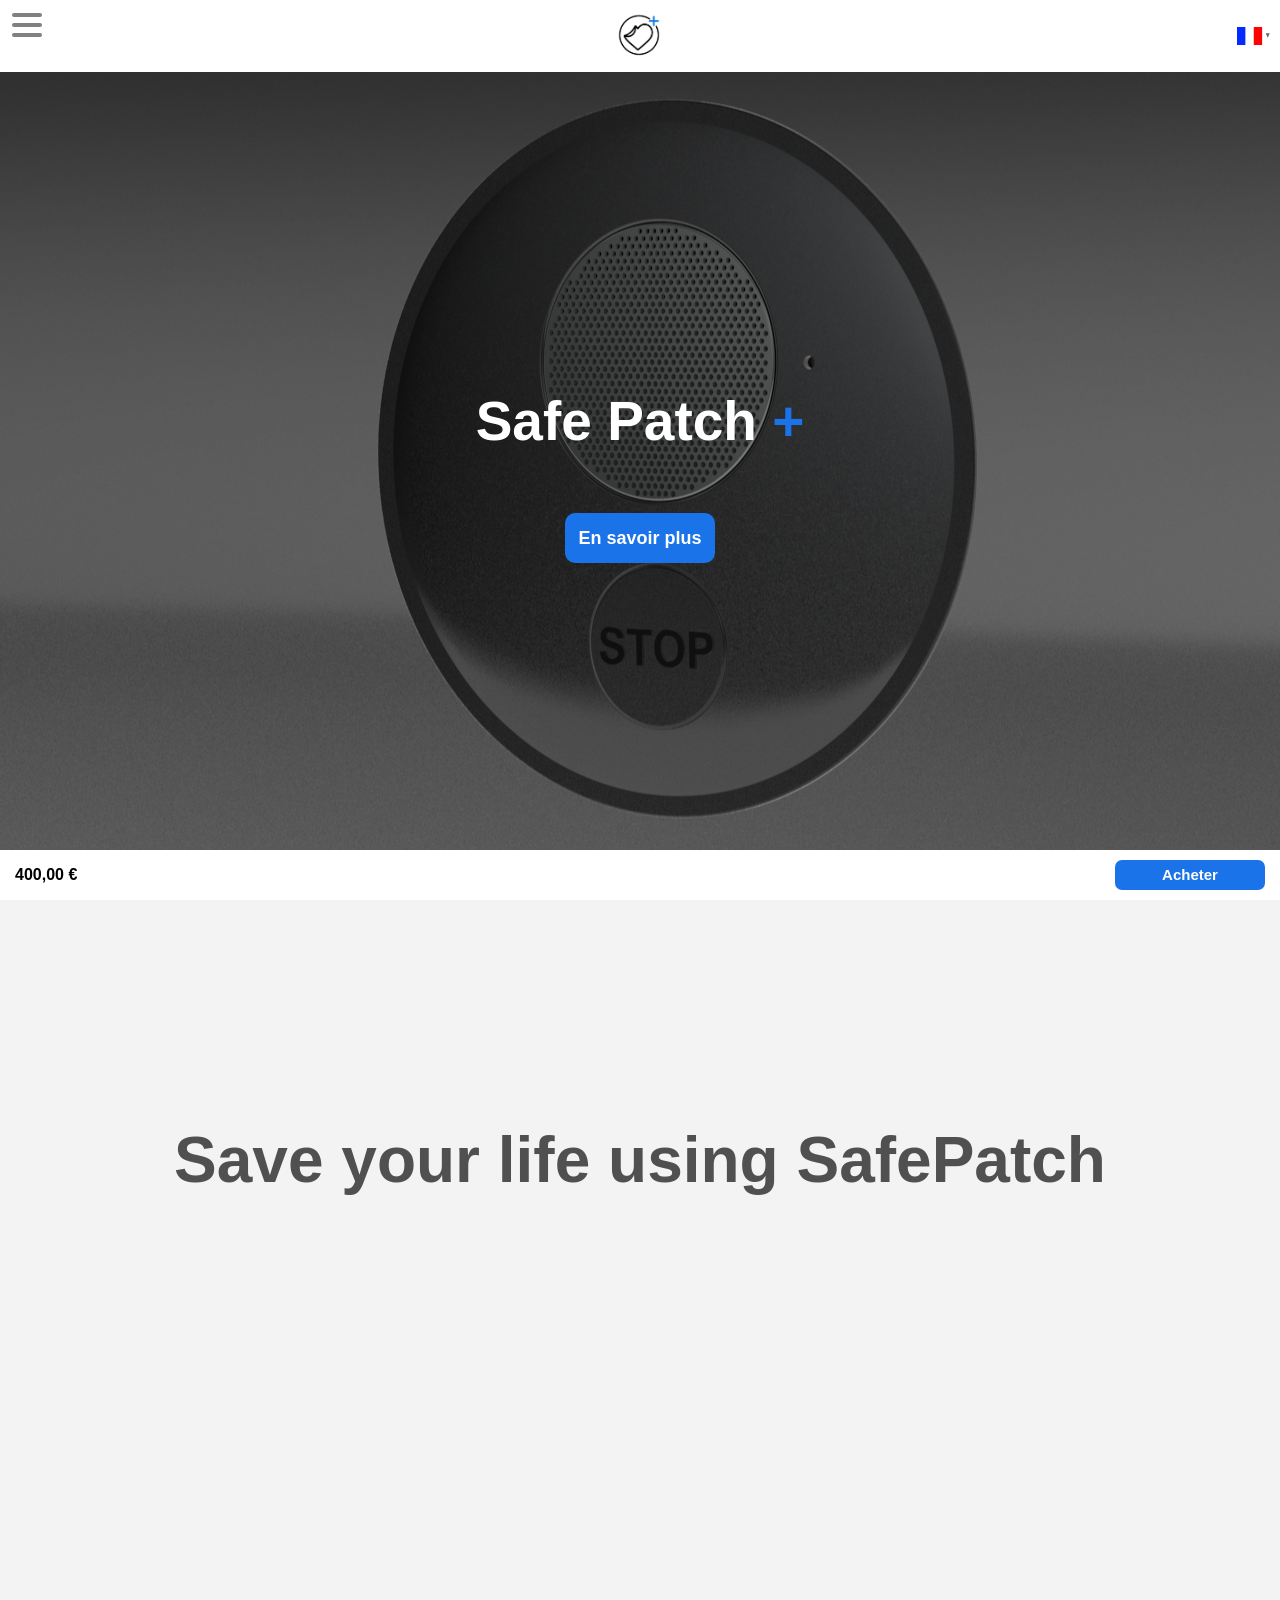
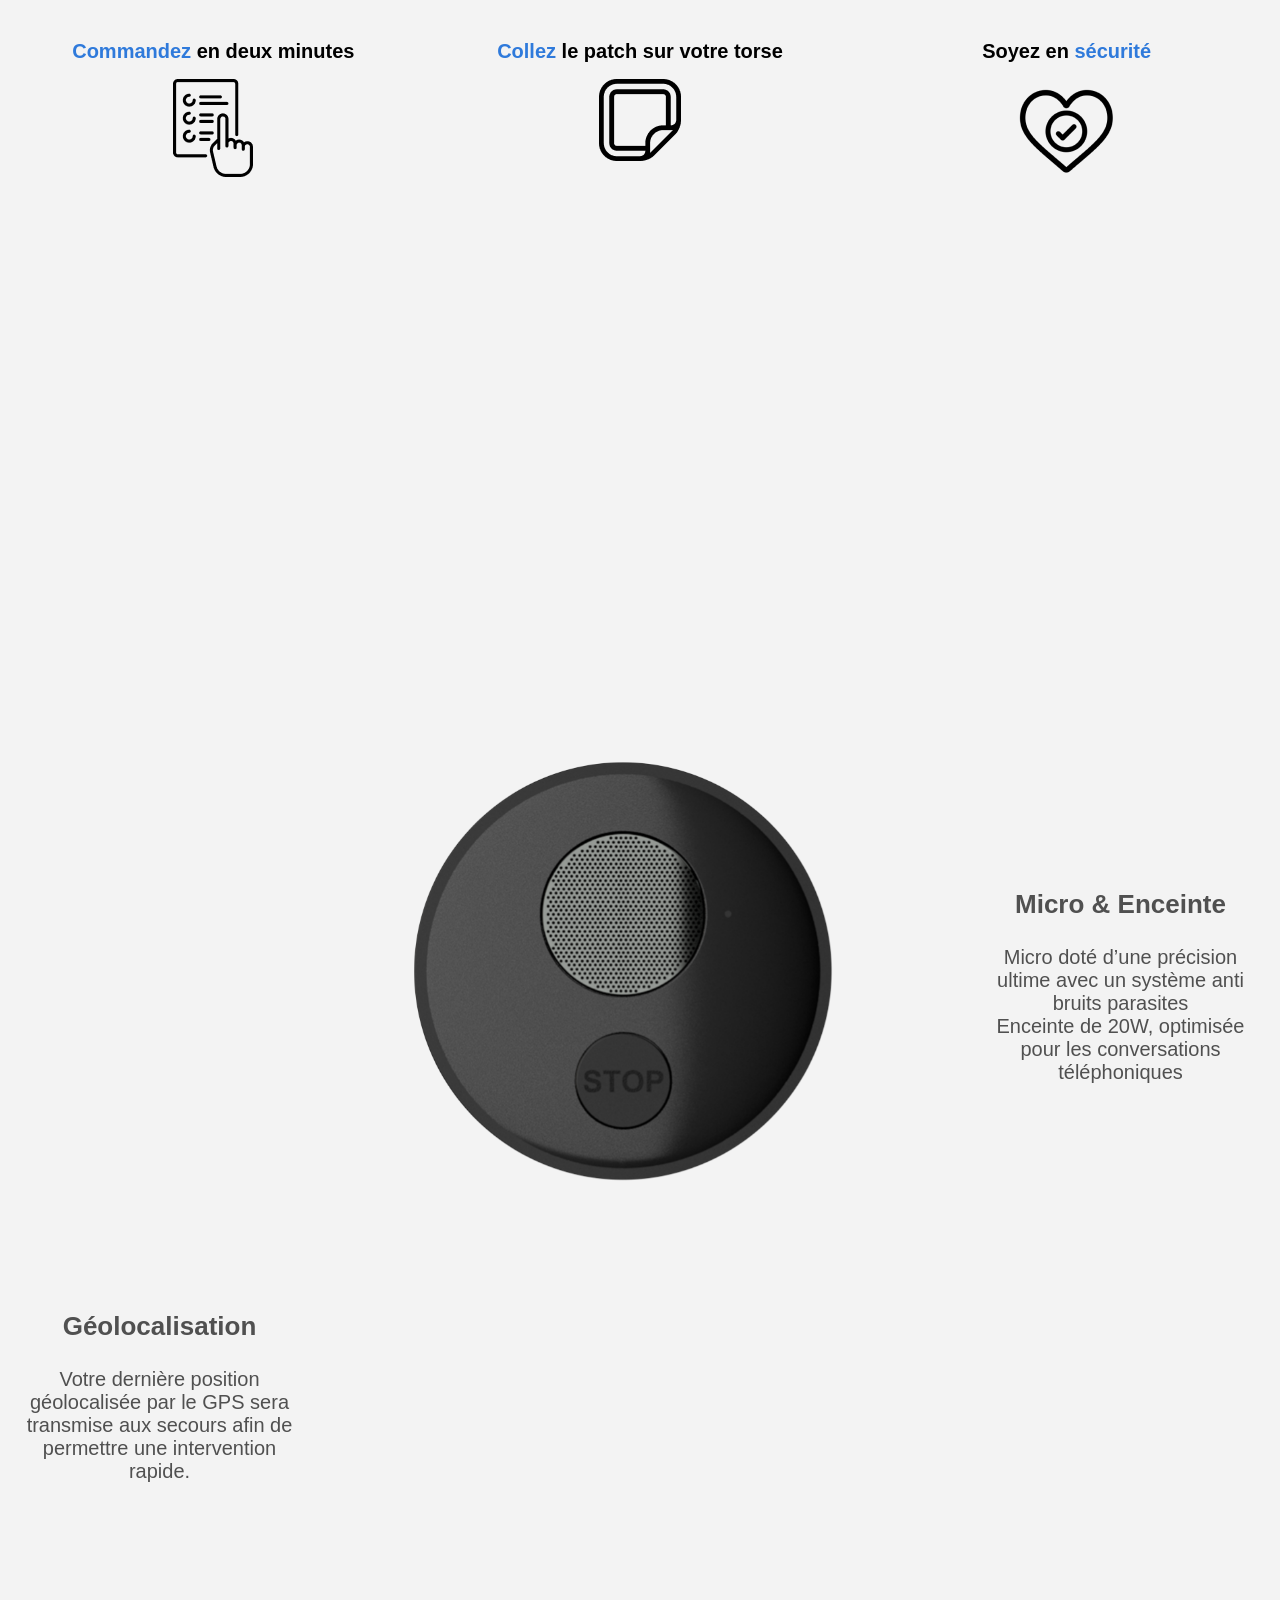
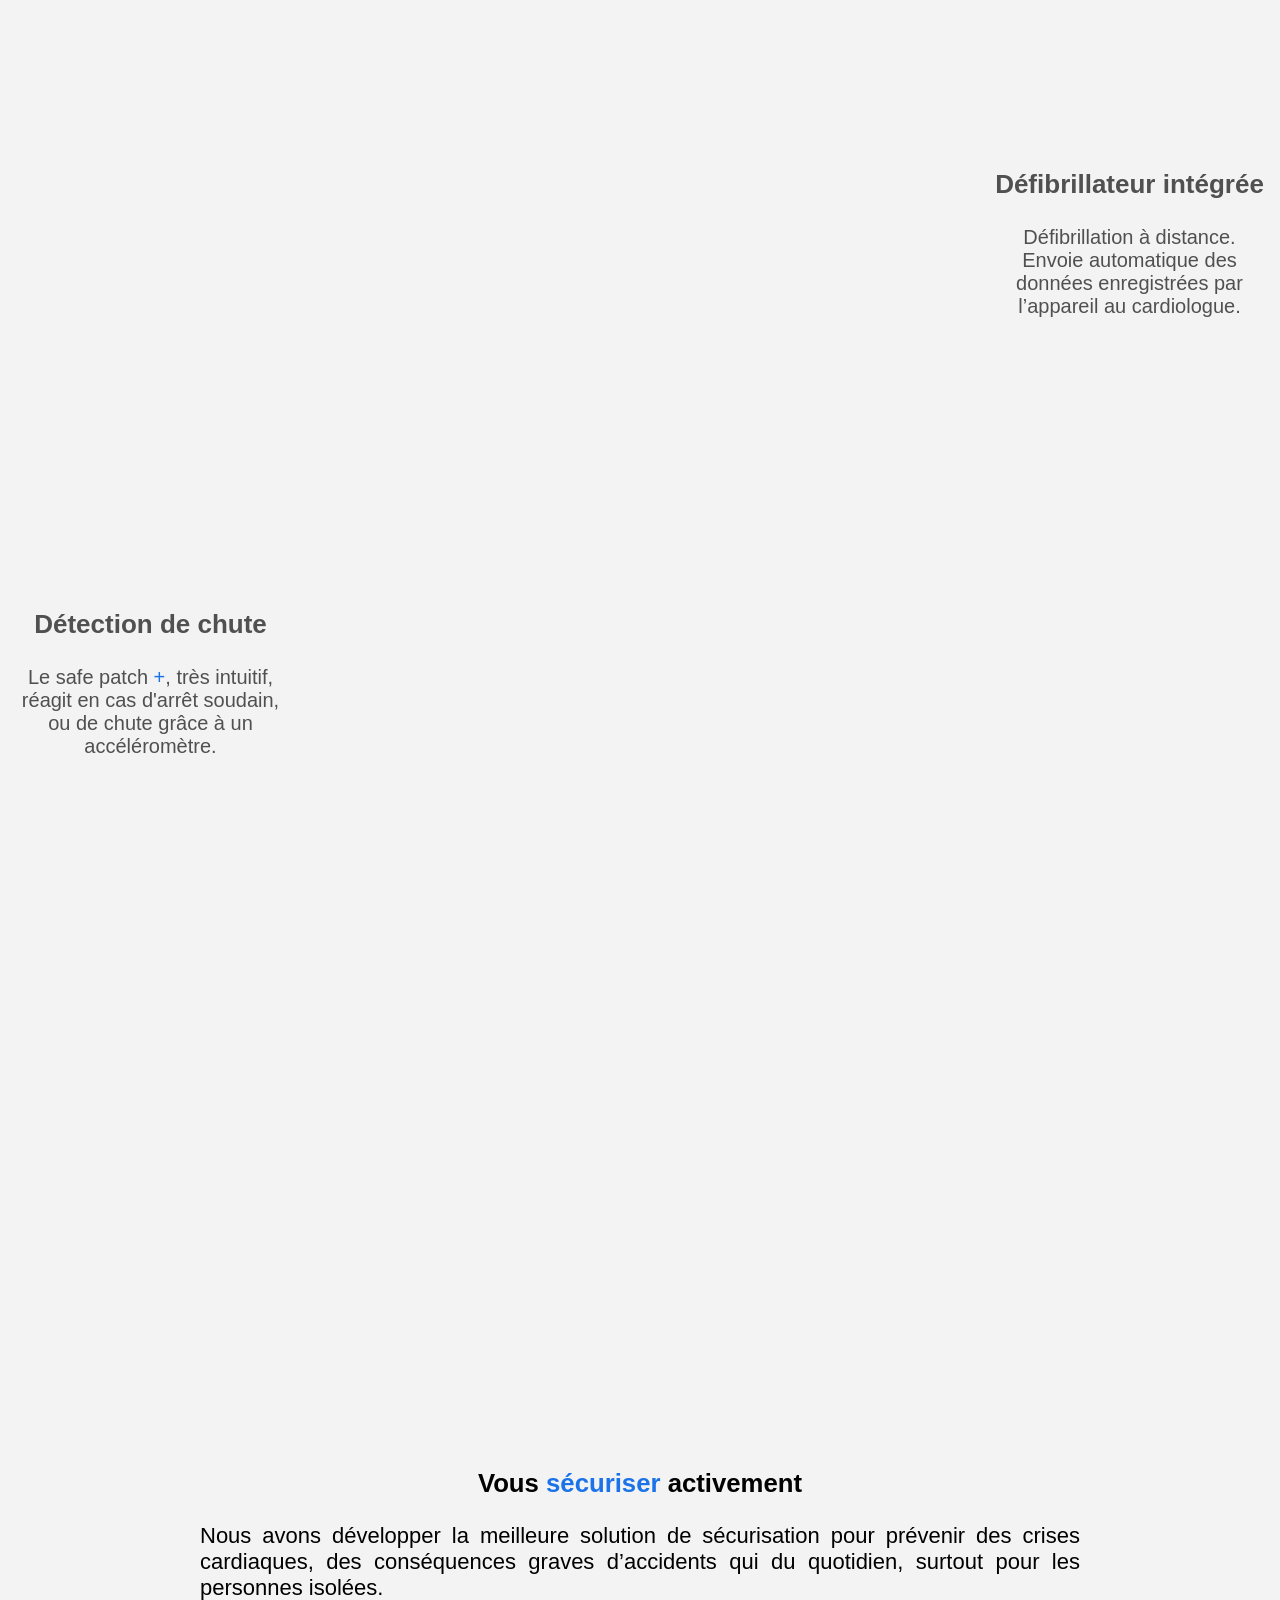
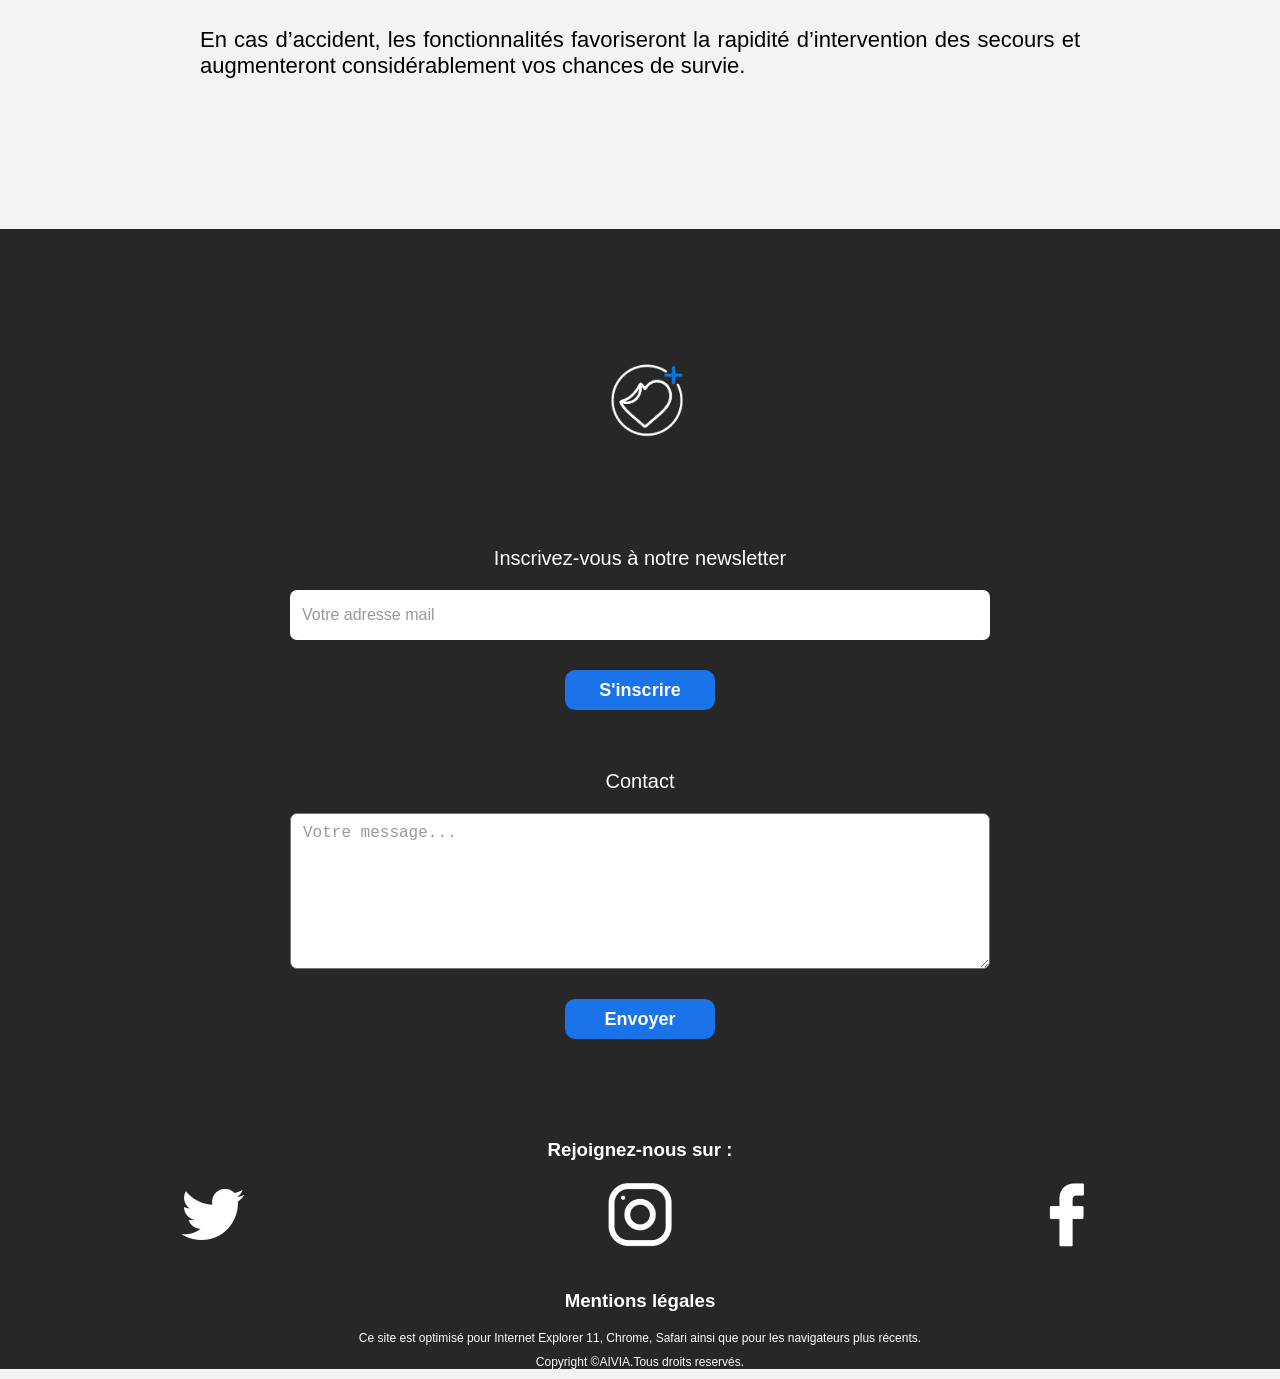
==== commit 4b1a864b: "Merge branch 'homepage-mobile' fixed some bugs" ====
--- a/index.html
+++ b/index.html
@@ -8,31 +8,23 @@
       href="https://cdnjs.cloudflare.com/ajax/libs/animate.css/3.7.2/animate.min.css"
     />
     <script src="imakewebthings-waypoints-34d9f6d/lib/noframework.waypoints.min.js"></script>
-    <link href="styles.css" rel="stylesheet" />
+    <link href="css/styles.css" rel="stylesheet" />
     <script defer src="script.js"></script>
 
     <title>Document</title>
   </head>
   <body>
     <header>
-      <nav>
-        <div id="menu">
-          <ul id = "imenu" class ="imenu">
-            <li><a href = >Accueil</a></li>
-            <li><a href = >Fiche technique</a></li>
-            <li>
-              <button><a href = >Acheter</a></button>
-            </li>
-            <li><a href = >Presse</a></li>
-          </ul>
-        <div class ="open-menu" id="open-menu">  
+      <nav id="menu">
+        <div id="menu-opener">
           <div class="burger_bar"></div>
           <div class="burger_bar"></div>
           <div class="burger_bar"></div>
         </div>
-
         <div>
-          <img src="img/logo.png" alt="logo" class="logo-header" />
+          <a href="index.html">
+            <img src="img/logo.png" alt="logo" class="logo-header"
+          /></a>
         </div>
         <img src="img/drapeau.png" alt="frenchflag" class="flag" />
       </nav>
@@ -117,8 +109,8 @@
       </div>
     </section>
     <section class="buy-footer">
-      <p>1200,00 €</p>
-      <button class="button-footer">Acheter</button>
+      <p>400,00 €</p>
+      <a href="form.html"> <button class="button-footer">Acheter</button></a>
     </section>
 
     <footer class="background">
@@ -161,7 +153,7 @@
         <h3>Rejoignez-nous sur :</h3>
         <div class="container-logo">
           <div class="box">
-            <img src="/img/twitter.png" alt="logo-twitter" />
+            <img src="img/twitter.png" alt="logo-twitter" />
           </div>
           <div class="box">
             <img src="img/instagram.png" alt="logo-instagram" />
--- a/css/styles.css
+++ b/css/styles.css
@@ -0,0 +1,449 @@
+/* section {
+  display: grid;
+  grid-template-columns: 1fr 300px 1fr;
+  grid-template-rows: 200px 300px 200px 200px 200px 200px 200px 200px;
+  grid-template-areas:
+    "a b c"
+    "d e f"
+    "i j k";
+  grid-gap: 20px;
+} */
+body {
+  background-color: rgb(243, 243, 243);
+  font-family: Helvetica;
+  margin: 0px;
+  padding: 0px;
+  margin-bottom: 0px;
+}
+
+div {
+  top: 23px;
+  left: 12px;
+}
+div:first-child {
+  top: 13px;
+}
+div:last-child {
+  top: 33px;
+}
+.burger_bar {
+  display: block;
+  width: 30px;
+  height: 4px;
+  border-radius: 3px;
+  background-color: grey;
+  position: absolute;
+}
+.logo-header {
+  width: 50px;
+  height: 50px;
+  padding-left: 40%;
+  justify-content: center;
+}
+
+nav {
+  background: white;
+  top: 0px;
+  position: fixed;
+  width: 100vw;
+  height: 8vh;
+  z-index: 2;
+  display: flex;
+  justify-content: space-between;
+}
+nav div {
+  align-self: center;
+}
+nav img.flag {
+  align-self: center;
+  margin-right: 10px;
+}
+hr {
+  color: gray;
+  box-shadow: 1px 2px 5px grey;
+}
+nav p {
+  align-self: center;
+}
+.banniere {
+  height: 100vh;
+  width: 100vw;
+  display: flex;
+  flex-direction: column;
+  justify-content: center;
+  align-items: baseline;
+  background: url(../img/banner-index.png);
+  background-position: -471px 81%;
+  left: -419px;
+  top: 64px;
+  text-align: center;
+}
+.container {
+  align-self: center;
+}
+.container p:first-child {
+  font-style: normal;
+  font-weight: bold;
+  font-size: 55px;
+  line-height: 74px;
+  color: white;
+}
+.container p:first-child span {
+  color: #1a73e8;
+}
+.container p:nth-child(2) {
+  font-style: normal;
+  font-weight: bold;
+  font-size: 20px;
+  line-height: 25px;
+  color: #000000;
+  margin-top: -50px;
+}
+button {
+  background-color: #1a73e8;
+  color: white;
+  font-style: normal;
+  font-weight: bold;
+  font-size: 18px;
+  line-height: 28px;
+  width: 150px;
+  height: 50px;
+  border-radius: 10px;
+  border: none;
+}
+#container-slogan {
+  margin-top: 250px;
+}
+.slogan {
+  height: 300px;
+  text-align: center;
+  align-items: center;
+  top: 250px;
+  position: sticky;
+  font-style: normal;
+  font-weight: bold;
+  font-size: 64px;
+  line-height: 74px;
+  color: #505050;
+  opacity: 0;
+  transform: translateY(250px);
+  transition: opacity 3s, transform 3s;
+
+  margin-bottom: 200px;
+}
+.i-picto {
+  text-align: center;
+  font-style: normal;
+  font-weight: bold;
+  font-size: 20px;
+  line-height: 16px;
+  margin-bottom: 200px;
+}
+.icon {
+  margin-bottom: 60px;
+}
+.i-picto span {
+  color: #2f7adb;
+}
+.is-fadeInup {
+  transform: none;
+  opacity: 1;
+}
+.is-fadeInup10 {
+  transform: none;
+  opacity: 0.1;
+}
+.produit {
+  width: 100%;
+  height: 100px;
+  margin: auto;
+  top: 45vh;
+  position: sticky;
+  z-index: 1;
+}
+.center {
+  display: block;
+  margin-left: auto;
+  margin-right: auto;
+  width: 80%;
+}
+#section-produit {
+  height: auto;
+  background-color: rgb(243, 243, 243);
+}
+aside {
+  margin-bottom: 400px;
+  text-align: center;
+  opacity: 0;
+  transition: opacity 0.9s;
+  margin-left: 30px;
+  margin-right: 30px;
+  color: #505050;
+}
+
+.is-reached60 {
+  opacity: 1;
+}
+
+.buy-footer {
+  background: white;
+  position: sticky;
+  bottom: 0px;
+  width: 100vw;
+  height: 50px;
+  margin-top: 100px;
+  display: flex;
+  justify-content: space-between;
+  align-items: baseline;
+}
+.buy-footer p {
+  margin-left: 15px;
+  z-index: 3;
+  font-weight: bold;
+}
+.button-footer {
+  width: 150px;
+  height: 30px;
+  font-size: 15px;
+  border-radius: 7px;
+  margin-right: 15px;
+}
+.foot-logo {
+  display: flex;
+}
+.logo-footer {
+  padding-top: 10%;
+  margin-left: 35%;
+  width: 70px;
+  height: 70px;
+  grid-column: 2;
+}
+#p5 {
+  opacity: 0;
+}
+
+.background {
+  background: #272727;
+  color: white;
+}
+.subscribe {
+  text-align: center;
+}
+form {
+  margin-top: 100px;
+  margin-bottom: 40px;
+  display: flex;
+  flex-direction: column;
+}
+label {
+  font-style: bold;
+  font-size: 20px;
+}
+.input {
+  margin-top: 20px;
+  border-radius: 7px;
+  width: 310px;
+  height: 40px;
+  border: none;
+}
+
+textarea {
+  border-radius: 7px;
+  margin-top: 20px;
+}
+
+.button-1 {
+  margin: 30px;
+  width: 150px;
+  height: 40px;
+  margin-bottom: 60px;
+}
+h3 {
+  text-align: center;
+}
+h3 span {
+  color: #1a73e8;
+}
+.security {
+  text-align: center;
+  text-align: justify;
+  margin: 30px;
+}
+.foot-div p {
+  text-align: center;
+  font-size: 12px;
+  margin: 10px;
+}
+.container-logo {
+  display: flex;
+  justify-content: space-around;
+  margin-bottom: 40px;
+}
+::placeholder {
+  font-size: 16px;
+  padding-left: 10px;
+  color: #999999;
+}
+textarea::placeholder {
+  padding-top: 8px;
+}
+
+@media (min-width: 1000px) {
+  #section-produit {
+    display: grid;
+    grid-template-columns: 1fr 300px 300px 1fr;
+    grid-template-rows: 200px 200px 200px 200px 200px 200px 200px 200px 200px 200px 200px 200px;
+    grid-template-areas:
+      "a b c"
+      "d e f"
+      "i j k";
+    grid-gap: 20px;
+  }
+  .banniere {
+    height: 95vh;
+    width: 100%;
+    display: flex;
+    flex-direction: column;
+    justify-content: center;
+    align-items: baseline;
+    background: url("../img/banner-index.png");
+    background-position: -50px 50%;
+    left: -419px;
+    top: 64px;
+    text-align: center;
+  }
+  .div-sticky {
+    z-index: 2;
+  }
+  .i-picto {
+    display: grid;
+    grid-template-columns: repeat(3, 1fr);
+    grid-template-rows: 200px;
+    grid-template-areas: "a b c";
+    top: 100px;
+    position: sticky;
+    height: 200px;
+  }
+  .order {
+    grid-area: a;
+  }
+  .vector {
+    grid-area: b;
+  }
+  .heart {
+    grid-area: c;
+  }
+  img.center {
+    width: 150%;
+    height: 150%;
+    text-align: center;
+  }
+  .produit {
+    width: 300px;
+    height: 300px;
+    margin: auto;
+    top: 200px;
+    position: sticky;
+    grid-row: 2;
+    grid-column: 2 / span 2;
+    margin-top: 100px;
+    margin-bottom: 300px;
+    align-self: flex-start;
+    padding-right: 30%;
+  }
+
+  aside {
+    margin-bottom: 0px;
+    opacity: 0;
+    transition: opacity 3s;
+    width: 90%;
+    margin-left: 20px;
+    margin-right: 20px;
+    color: #505050;
+  }
+  aside h3 {
+    font-size: 26px;
+  }
+  aside p {
+    font-size: 20px;
+  }
+  aside span {
+    color: #1a73e8;
+  }
+  #p1 {
+    grid-row: 3;
+    grid-column: 4;
+    justify-self: end;
+  }
+  #p2 {
+    align-self: end;
+    grid-row: 5;
+    grid-column: 1;
+  }
+  #p3 {
+    grid-row: 7;
+    grid-column: 4;
+  }
+  #p4 {
+    grid-column: 1;
+    grid-row: 9;
+    justify-self: end;
+  }
+  #p5 {
+    grid-column: 3;
+    grid-row: 5;
+  }
+  .security {
+    font-size: 22px;
+    margin: 0px 200px 0px 200px;
+  }
+  .is-reached75 {
+    opacity: 0.5;
+  }
+  .is-reached50 {
+    opacity: 1;
+  }
+  .is-reached25 {
+    opacity: 0.5;
+  }
+  .is-reached5 {
+    opacity: 0;
+  }
+  form {
+    margin-top: 100px;
+    margin-bottom: 40px;
+    display: flex;
+    flex-direction: column;
+  }
+  label {
+    font-style: bold;
+    font-size: 20px;
+  }
+  .input {
+    margin-top: 20px;
+    border-radius: 7px;
+    width: 700px;
+    height: 50px;
+    border: none;
+  }
+
+  textarea {
+    border-radius: 7px;
+    margin-top: 20px;
+    width: 700px;
+  }
+
+  .button-1 {
+    margin: 30px;
+    width: 150px;
+    height: 40px;
+    margin-bottom: 60px;
+  }
+  .logo-footer {
+    padding-top: 10%;
+    margin-left: 47%;
+    width: 90px;
+    height: 90px;
+    grid-column: 2;
+  }
+}
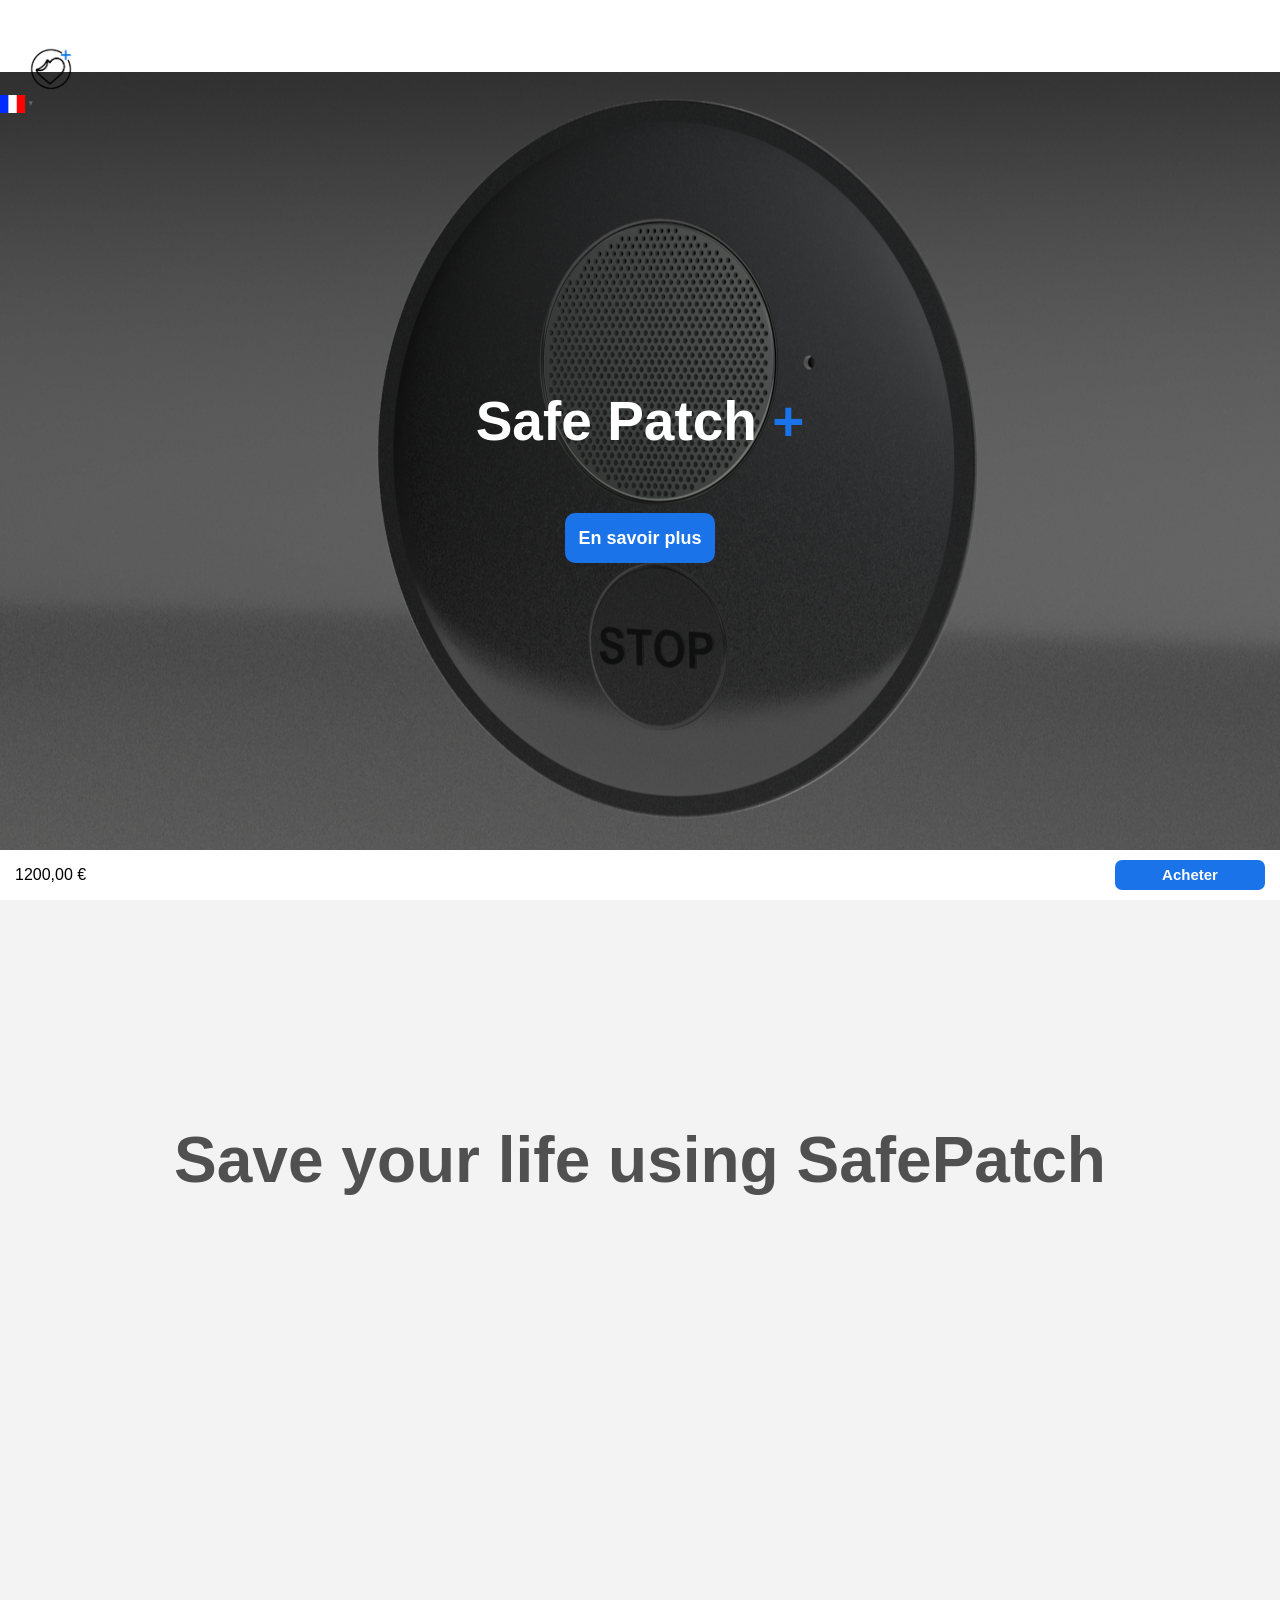
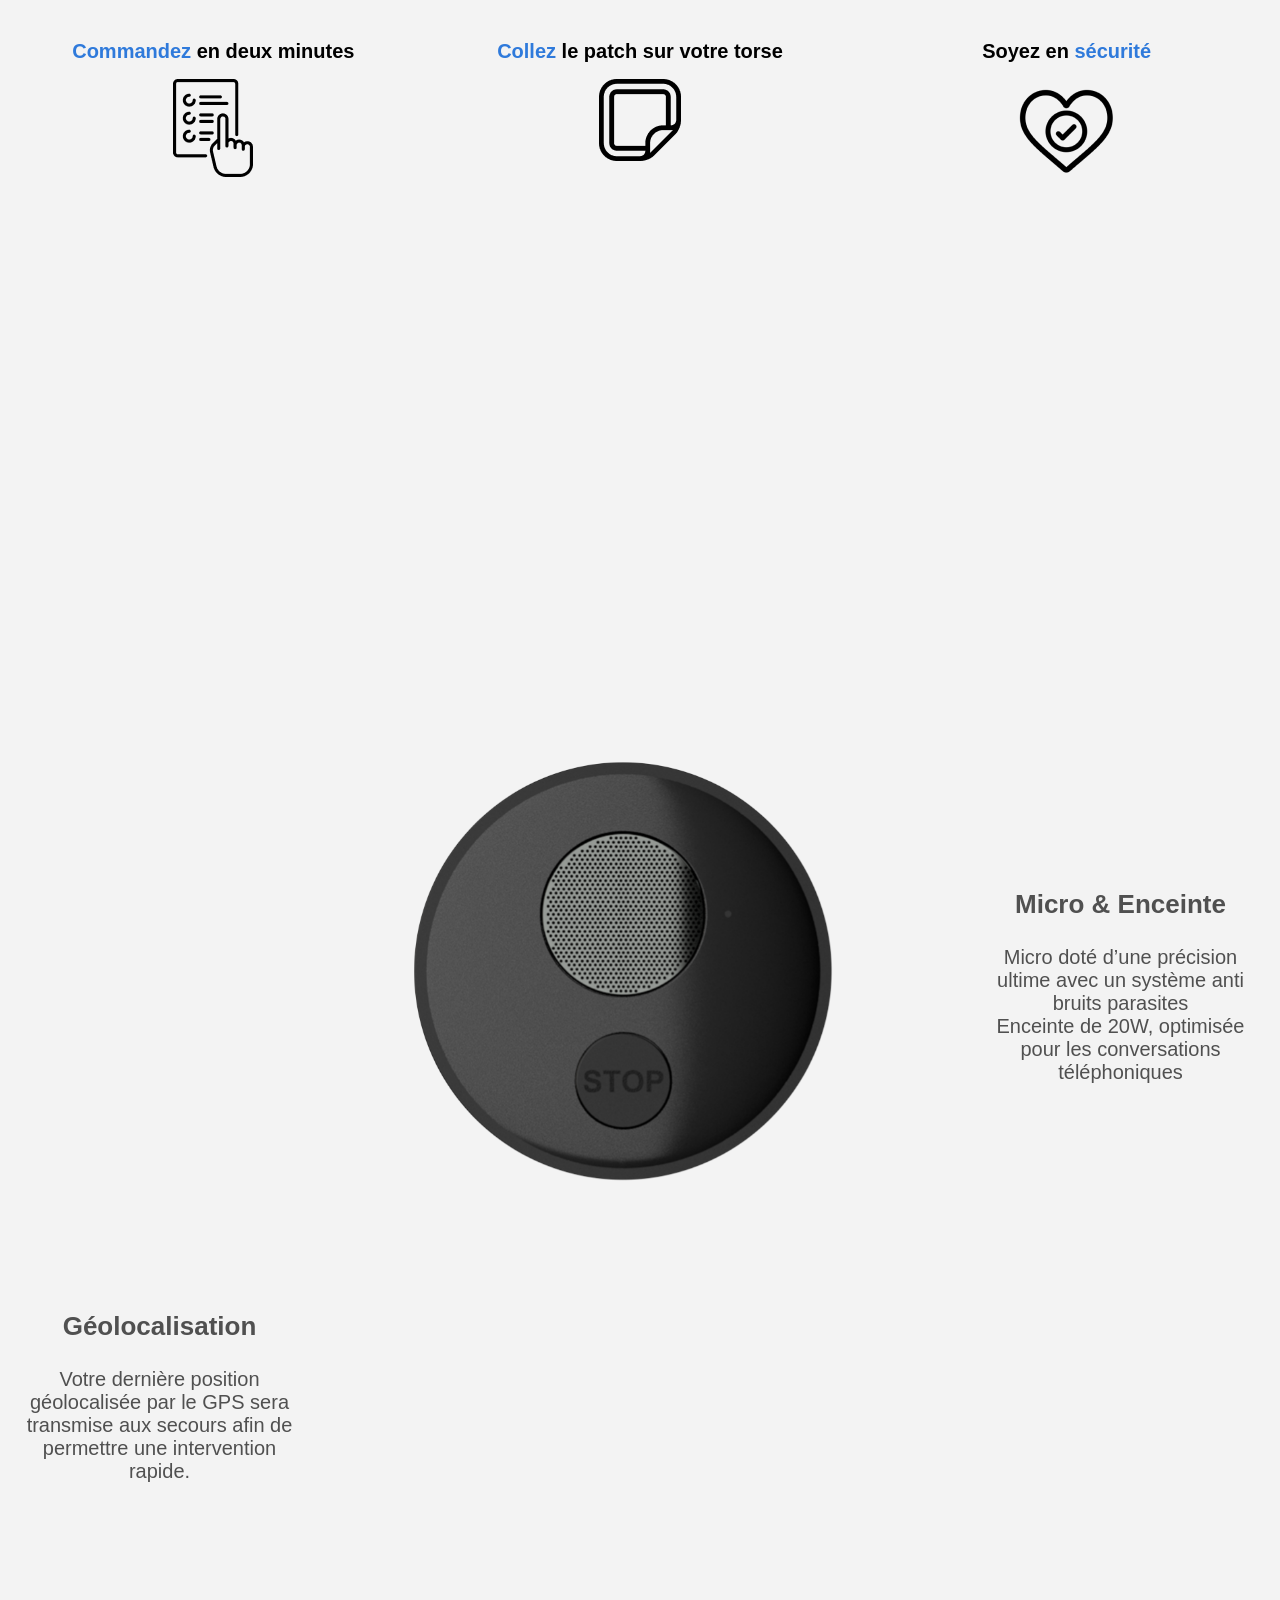
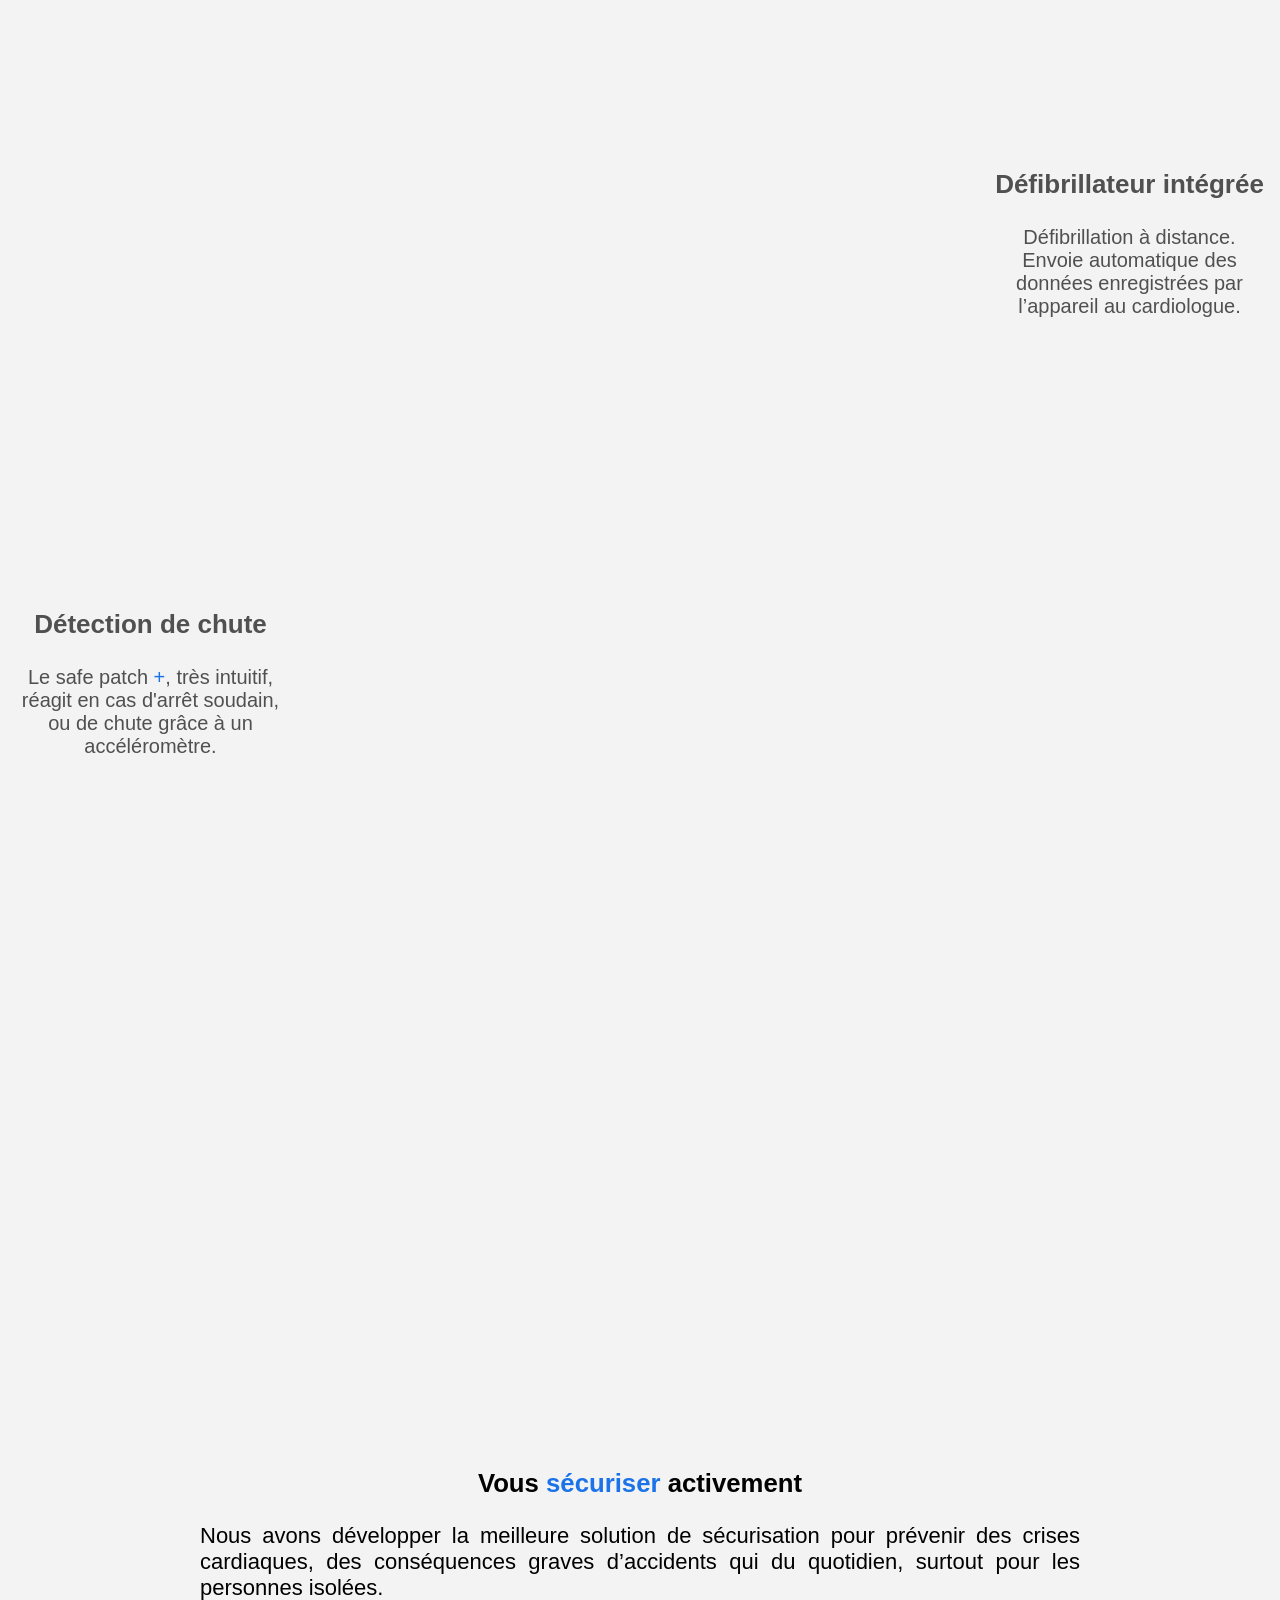
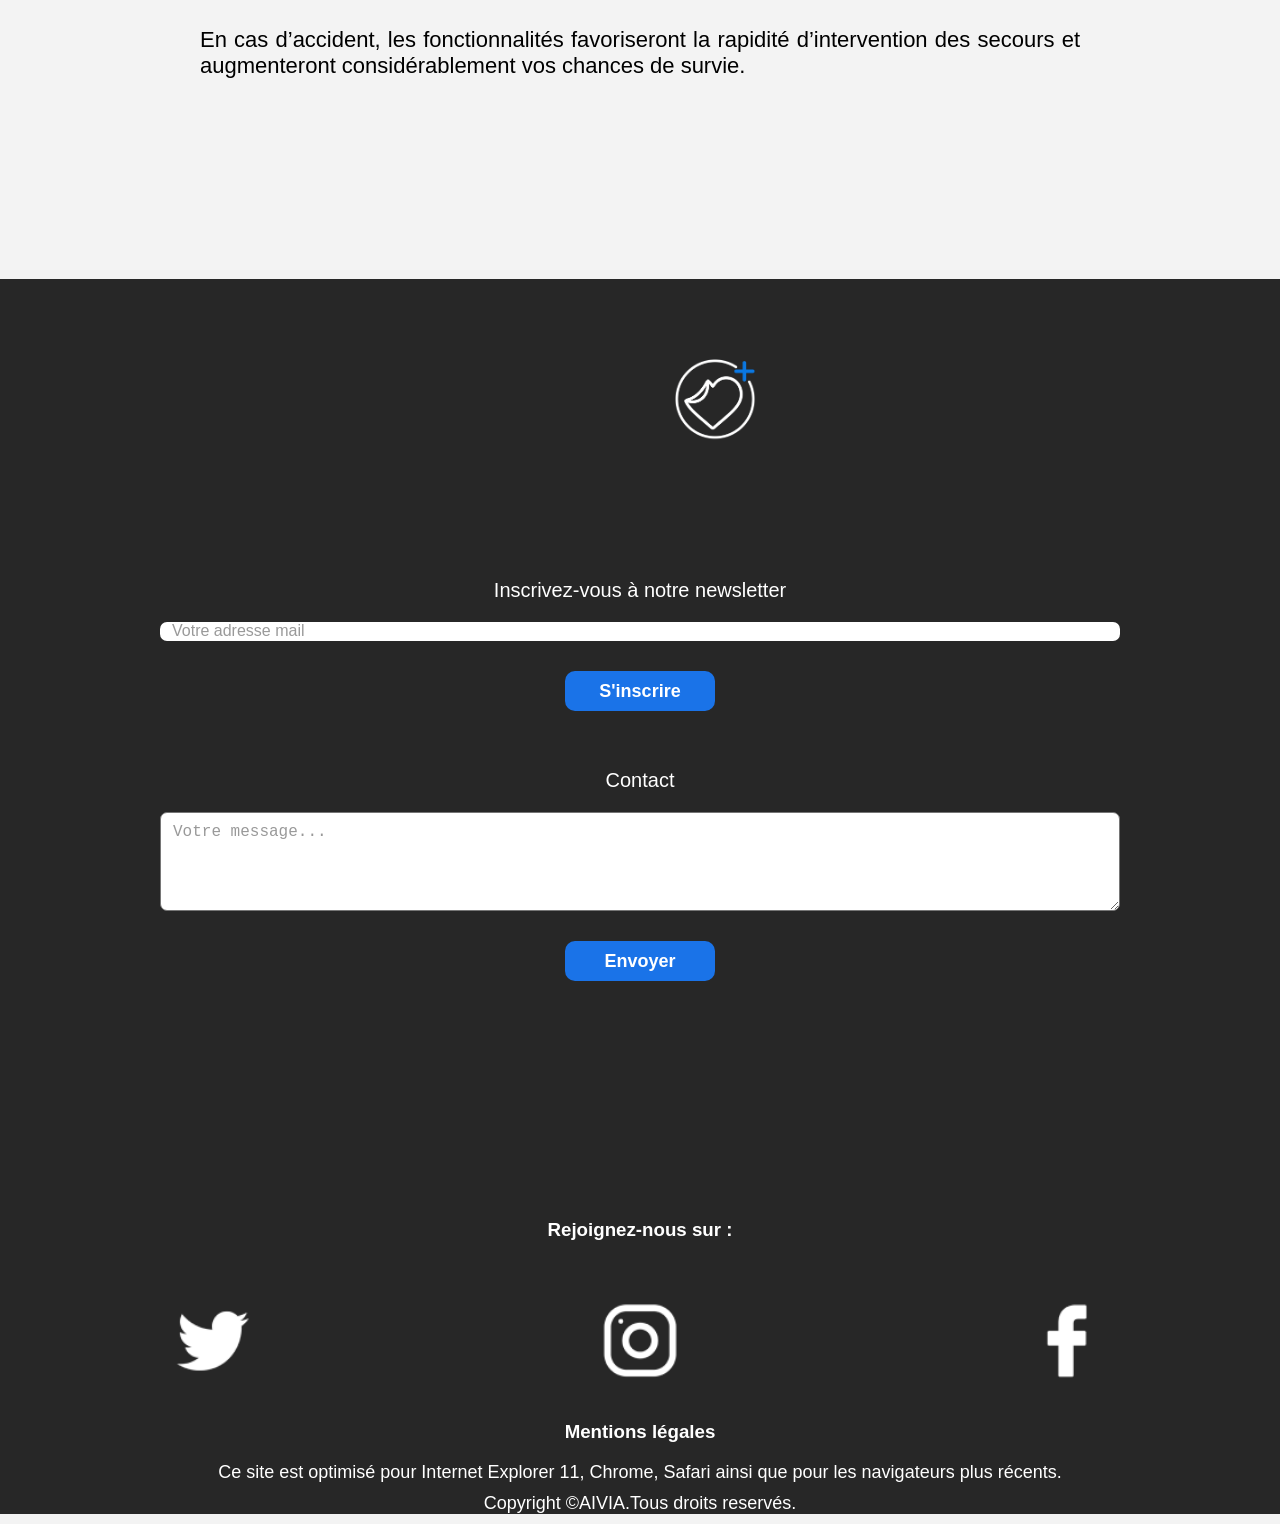
==== commit d4a38195: "new articlehtml" ====
--- a/index.html
+++ b/index.html
@@ -8,23 +8,31 @@
       href="https://cdnjs.cloudflare.com/ajax/libs/animate.css/3.7.2/animate.min.css"
     />
     <script src="imakewebthings-waypoints-34d9f6d/lib/noframework.waypoints.min.js"></script>
-    <link href="css/styles.css" rel="stylesheet" />
+    <link href="styles.css" rel="stylesheet" />
     <script defer src="script.js"></script>
 
     <title>Document</title>
   </head>
   <body>
     <header>
-      <nav id="menu">
-        <div id="menu-opener">
+      <nav>
+        <div id="menu">
+          <ul id = "imenu" class ="imenu">
+            <li><a href =>Accueil</a></li>
+            <li><a href = >Fiche technique</a></li>
+            <li>
+              <button><a href = >Acheter</a></button>
+            </li>
+            <li><a href ="pages.html\page2.html">Presse</a></li>
+          </ul> 
+                        <div class ="open-menu" id="open-menu">  
           <div class="burger_bar"></div>
           <div class="burger_bar"></div>
           <div class="burger_bar"></div>
         </div>
+
         <div>
-          <a href="index.html">
-            <img src="img/logo.png" alt="logo" class="logo-header"
-          /></a>
+          <img src="img/logo.png" alt="logo" class="logo-header" />
         </div>
         <img src="img/drapeau.png" alt="frenchflag" class="flag" />
       </nav>
@@ -109,8 +117,8 @@
       </div>
     </section>
     <section class="buy-footer">
-      <p>400,00 €</p>
-      <a href="form.html"> <button class="button-footer">Acheter</button></a>
+      <p>1200,00 €</p>
+      <button class="button-footer">Acheter</button>
     </section>
 
     <footer class="background">
@@ -153,7 +161,7 @@
         <h3>Rejoignez-nous sur :</h3>
         <div class="container-logo">
           <div class="box">
-            <img src="img/twitter.png" alt="logo-twitter" />
+            <img src="/img/twitter.png" alt="logo-twitter" />
           </div>
           <div class="box">
             <img src="img/instagram.png" alt="logo-instagram" />
--- a/styles.css
+++ b/styles.css
@@ -0,0 +1,496 @@
+body {
+  background-color: rgb(243, 243, 243);
+  font-family: Helvetica;
+  margin: 0px;
+  padding: 0px;
+  margin-bottom: 0px;
+}
+
+div {
+  top: 23px;
+  left: 12px;
+}
+div:first-child {
+  top: 13px;
+}
+div:last-child {
+  top: 33px;
+}
+.burger_bar {
+  width: 30px;
+  height: 4px;
+  border-radius: 3px;
+  background-color: grey;
+  position: absolute;
+}
+.logo-header {
+  width: 50px;
+  height: 50px;
+  padding-left: 40%;
+  justify-content: center;
+}
+
+nav {
+  background: white;
+  top: 0px;
+  position: fixed;
+  width: 100vw;
+  height: 8vh;
+  z-index: 2;
+  display: flex;
+  justify-content: space-between;
+}
+nav div {
+  align-self: center;
+}
+nav img.flag {
+  align-self: center;
+
+  margin-right: 10px;
+}
+#imenu {
+  transform: translateX(-300px);
+  width: 50px;
+  height: 50px;
+  font-size: large;
+}
+
+.is-open {
+  list-style: none;
+  transform: none;
+  padding: 0;
+  flex-grow: 1;
+  width: 100vw;
+  height: 100vh;
+  background: chartreuse;
+  opacity: 0.5;
+}
+.imenu {
+  font-size: large;
+  color: black;
+  z-index: 1;
+}
+ul {
+  padding: 0;
+  list-style: none;
+  flex-grow: 1;
+  margin-right: 15px;
+}
+  
+}
+.banniere {
+  height: 100vh;
+  width: 100vw;
+
+  display: flex;
+  flex-direction: column;
+  justify-content: center;
+  align-items: baseline;
+  background: url(img/VUE6.png);
+  background-position: -471px 81%;
+  left: -419px;
+  top: 64px;
+  text-align: center;
+}
+.container {
+  align-self: center;
+}
+.container p:first-child {
+  font-style: normal;
+  font-weight: bold;
+  font-size: 55px;
+  line-height: 74px;
+  color: white;
+}
+.container p:first-child span {
+  color: #1a73e8;
+}
+.container p:nth-child(2) {
+  font-style: normal;
+  font-weight: bold;
+  font-size: 20px;
+  line-height: 25px;
+  color: #000000;
+  margin-top: -50px;
+}
+button {
+  background-color: #1a73e8;
+  color: white;
+  font-style: normal;
+  font-weight: bold;
+  font-size: 18px;
+  line-height: 28px;
+  width: 150px;
+  height: 50px;
+  border-radius: 10px;
+  border: none;
+}
+#container-slogan {
+  margin-top: 250px;
+}
+.slogan {
+  height: 300px;
+  text-align: center;
+  align-items: center;
+  top: 250px;
+  position: sticky;
+  font-style: normal;
+  font-weight: bold;
+  font-size: 64px;
+  line-height: 74px;
+  color: #505050;
+  opacity: 0;
+  transform: translateY(250px);
+  transition: opacity 3s, transform 3s;
+
+  margin-bottom: 200px;
+}
+.i-picto {
+  text-align: center;
+  font-style: normal;
+  font-weight: bold;
+  font-size: 20px;
+  line-height: 16px;
+  margin-bottom: 200px;
+}
+.icon {
+  margin-bottom: 60px;
+}
+.i-picto span {
+  color: #2f7adb;
+}
+.is-fadeInup {
+  transform: none;
+  opacity: 1;
+}
+.is-fadeInup10 {
+  transform: none;
+  opacity: 0.1;
+}
+.produit {
+  width: 100%;
+  height: 100px;
+  margin: auto;
+  top: 45vh;
+  position: sticky;
+  z-index: 1;
+}
+.center {
+  display: block;
+  margin-left: auto;
+  margin-right: auto;
+  width: 80%;
+}
+#section-produit {
+  height: auto;
+  background-color: rgb(243, 243, 243);
+}
+aside {
+  margin-bottom: 500px;
+  text-align: center;
+  opacity: 0;
+  transition: opacity 0.9s;
+  margin-left: 30px;
+  margin-right: 30px;
+  color: #505050;
+}
+
+.is-reached60 {
+  opacity: 1;
+}
+
+.buy-footer {
+  background: white;
+  position: sticky;
+  bottom: 0px;
+  width: 100vw;
+  height: 50px;
+  margin-top: 100px;
+  display: flex;
+  justify-content: space-between;
+  align-items: baseline;
+}
+.buy-footer p {
+  margin-left: 15px;
+  z-index: 3;
+}
+.button-footer {
+  width: 150px;
+  height: 30px;
+  font-size: 15px;
+  border-radius: 7px;
+  margin-right: 15px;
+}
+.foot-logo {
+  display: flex;
+}
+.logo-footer {
+  padding-top: 10%;
+  margin-left: 35%;
+  width: 70px;
+  height: 70px;
+  grid-column: 2;
+}
+#p5 {
+  opacity: 0;
+}
+
+.background {
+  background: #272727;
+  color: white;
+  margin-top: 50px;
+}
+.subscribe {
+  text-align: center;
+}
+form {
+  margin-top: 100px;
+  margin-bottom: 40px;
+  display: flex;
+  flex-direction: column;
+}
+label {
+  font-style: bold;
+  font-size: 20px;
+}
+.input {
+  margin-top: 20px;
+  border-radius: 7px;
+  width: 310px;
+  height: 40px;
+  border: none;
+}
+
+textarea {
+  border-radius: 7px;
+  margin-top: 20px;
+}
+
+.button-1 {
+  margin: 30px;
+  width: 150px;
+  height: 40px;
+  margin-bottom: 60px;
+}
+h3 {
+  text-align: center;
+}
+h3 span {
+  color: #1a73e8;
+}
+.security {
+  text-align: center;
+  text-align: justify;
+  margin: 30px;
+}
+.foot-div p {
+  text-align: center;
+  font-size: 12px;
+  margin: 10px;
+}
+.container-logo {
+  display: flex;
+  justify-content: space-around;
+  margin-bottom: 40px;
+}
+::placeholder {
+  font-size: 16px;
+  padding-left: 10px;
+  color: #999999;
+}
+textarea::placeholder {
+  padding-top: 8px;
+}
+
+@media (min-width: 1000px) {
+  #section-produit {
+    display: grid;
+    grid-template-columns: 1fr 300px 300px 1fr;
+    grid-template-rows: 200px 200px 200px 200px 200px 200px 200px 200px 200px 200px 200px 200px;
+    grid-template-areas:
+      "a b c"
+      "d e f"
+      "i j k";
+    grid-gap: 20px;
+  }
+  .banniere {
+    height: 95vh;
+    width: 100%;
+    display: flex;
+    flex-direction: column;
+    justify-content: center;
+    align-items: baseline;
+    background: url(img/VUE6.png);
+    background-position: -50px 50%;
+    left: -419px;
+    top: 64px;
+    text-align: center;
+  }
+  .div-sticky {
+    z-index: 2;
+  }
+  .i-picto {
+    display: grid;
+    grid-template-columns: repeat(3, 1fr);
+    grid-template-rows: 200px;
+    grid-template-areas: "a b c";
+    top: 100px;
+    position: sticky;
+    height: 200px;
+  }
+  .order {
+    grid-area: a;
+  }
+  .vector {
+    grid-area: b;
+  }
+  .heart {
+    grid-area: c;
+  }
+  img.center {
+    width: 150%;
+    height: 150%;
+    text-align: center;
+  }
+  .produit {
+    width: 300px;
+    height: 300px;
+    margin: auto;
+    top: 200px;
+    position: sticky;
+    grid-row: 2;
+    grid-column: 2 / span 2;
+    margin-top: 100px;
+    margin-bottom: 300px;
+    align-self: flex-start;
+    padding-right: 30%;
+  }
+
+  aside {
+    margin-bottom: 0px;
+    opacity: 0;
+    transition: opacity 3s;
+    width: 90%;
+    margin-left: 20px;
+    margin-right: 20px;
+    color: #505050;
+  }
+  aside h3 {
+    font-size: 26px;
+  }
+  aside p {
+    font-size: 20px;
+  }
+  aside span {
+    color: #1a73e8;
+  }
+  #p1 {
+    grid-row: 3;
+    grid-column: 4;
+    justify-self: end;
+  }
+  #p2 {
+    align-self: end;
+    grid-row: 5;
+    grid-column: 1;
+  }
+  #p3 {
+    grid-row: 7;
+    grid-column: 4;
+  }
+  #p4 {
+    grid-column: 1;
+    grid-row: 9;
+    justify-self: end;
+  }
+  #p5 {
+    grid-column: 3;
+    grid-row: 5;
+  }
+  .security {
+    font-size: 22px;
+    margin: 0px 200px 0px 200px;
+  }
+  .is-reached75 {
+    opacity: 0.5;
+  }
+  .is-reached50 {
+    opacity: 1;
+  }
+  .is-reached25 {
+    opacity: 0.5;
+  }
+  .is-reached5 {
+    opacity: 0;
+  }
+  form {
+    height: 600px;
+    flex-direction: column;
+  }
+  .input {
+    width: 75%;
+    height: 10%;
+  }
+  .text {
+    width: 75%;
+    height: 30%;
+  }
+  .container-logo {
+    margin-top: 60px;
+  }
+  .foot-div {
+    text-align: center;
+  }
+  .foot-div p {
+    font-size: 18px;
+  }
+  .box img {
+    width: 80px;
+    height: 80px;
+  }
+
+  .burger_bar {
+    display: none;
+  }
+
+  div.foot-logo {
+    width: 100vw;
+    display: grid;
+    grid-template-rows: 200px;
+    grid-template-columns: repeat(3, 1fr);
+    justify-items: center;
+    align-items: center;
+  }
+  .logo-footer {
+    text-align: center;
+    width: 100px;
+    height: 100px;
+    grid-column: 2;
+  }
+}
+
+.title {
+  margin-top: 100px;
+  font-size: 36px;
+  text-align: center;
+}
+
+.imgAIVIA {
+  margin-left: 10vw;
+  width: 80vw;
+  height: 70vh;
+  background-image: url(../img/rectangle-53.png);
+  background-position: center;
+}
+
+.itext h1 {
+  color: #2f7adb;
+  margin-top: 50px;
+  margin-bottom: 50px;
+  display: flex;
+}
+.bigtitle {
+  margin-top: 50px;
+  margin-bottom: 50px;
+  text-align: center;
+}
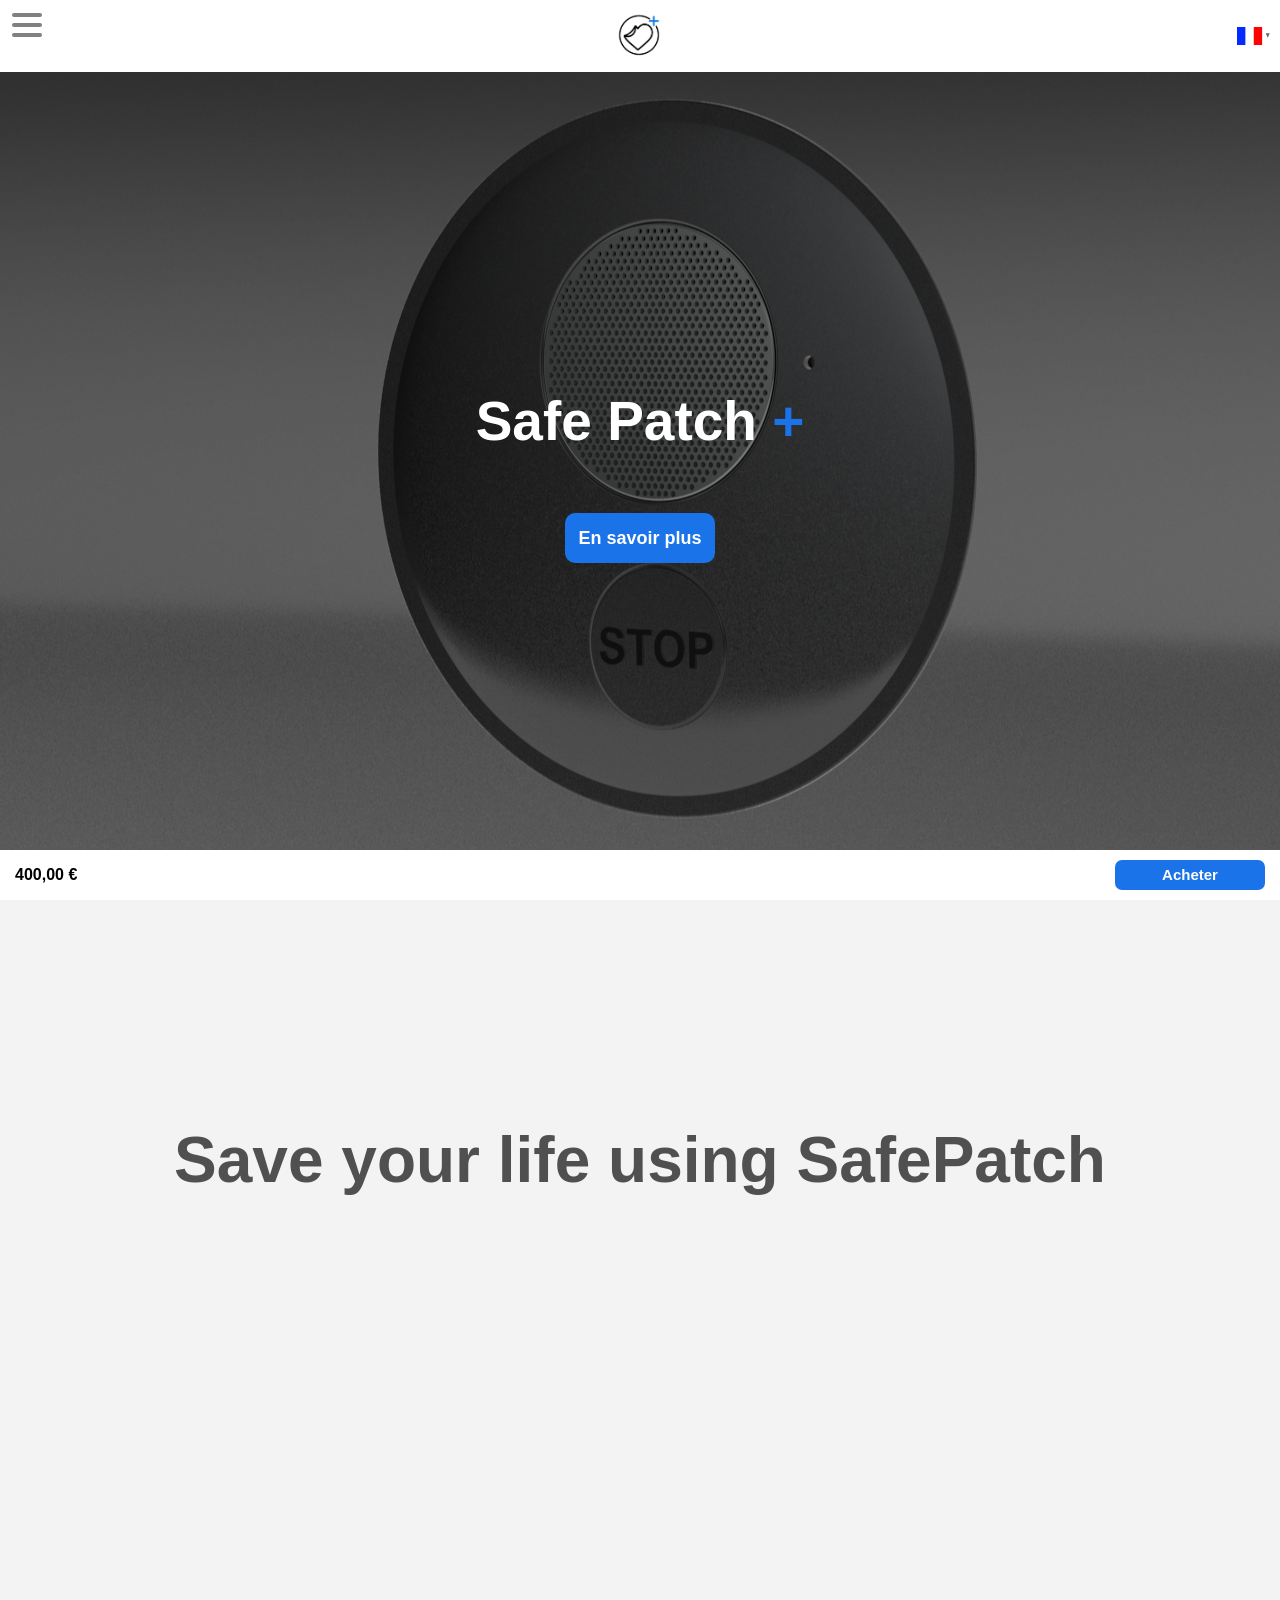
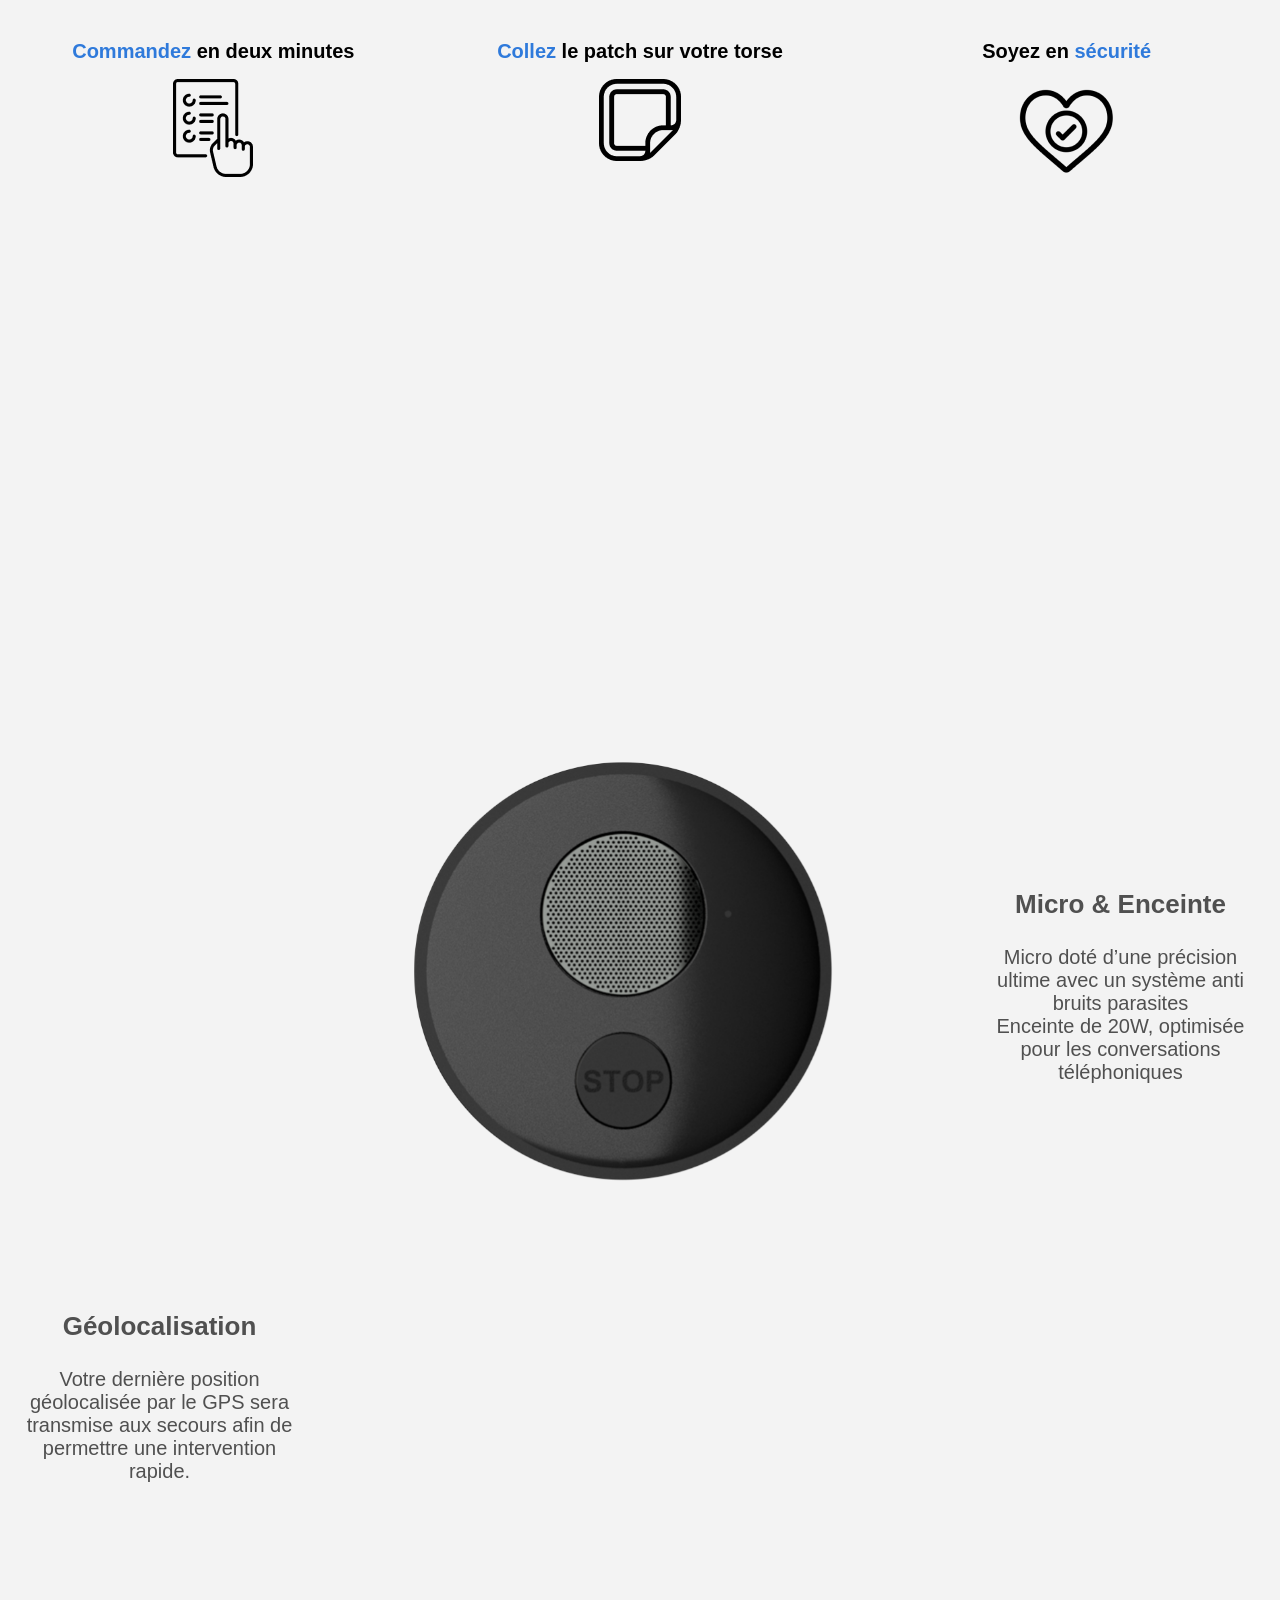
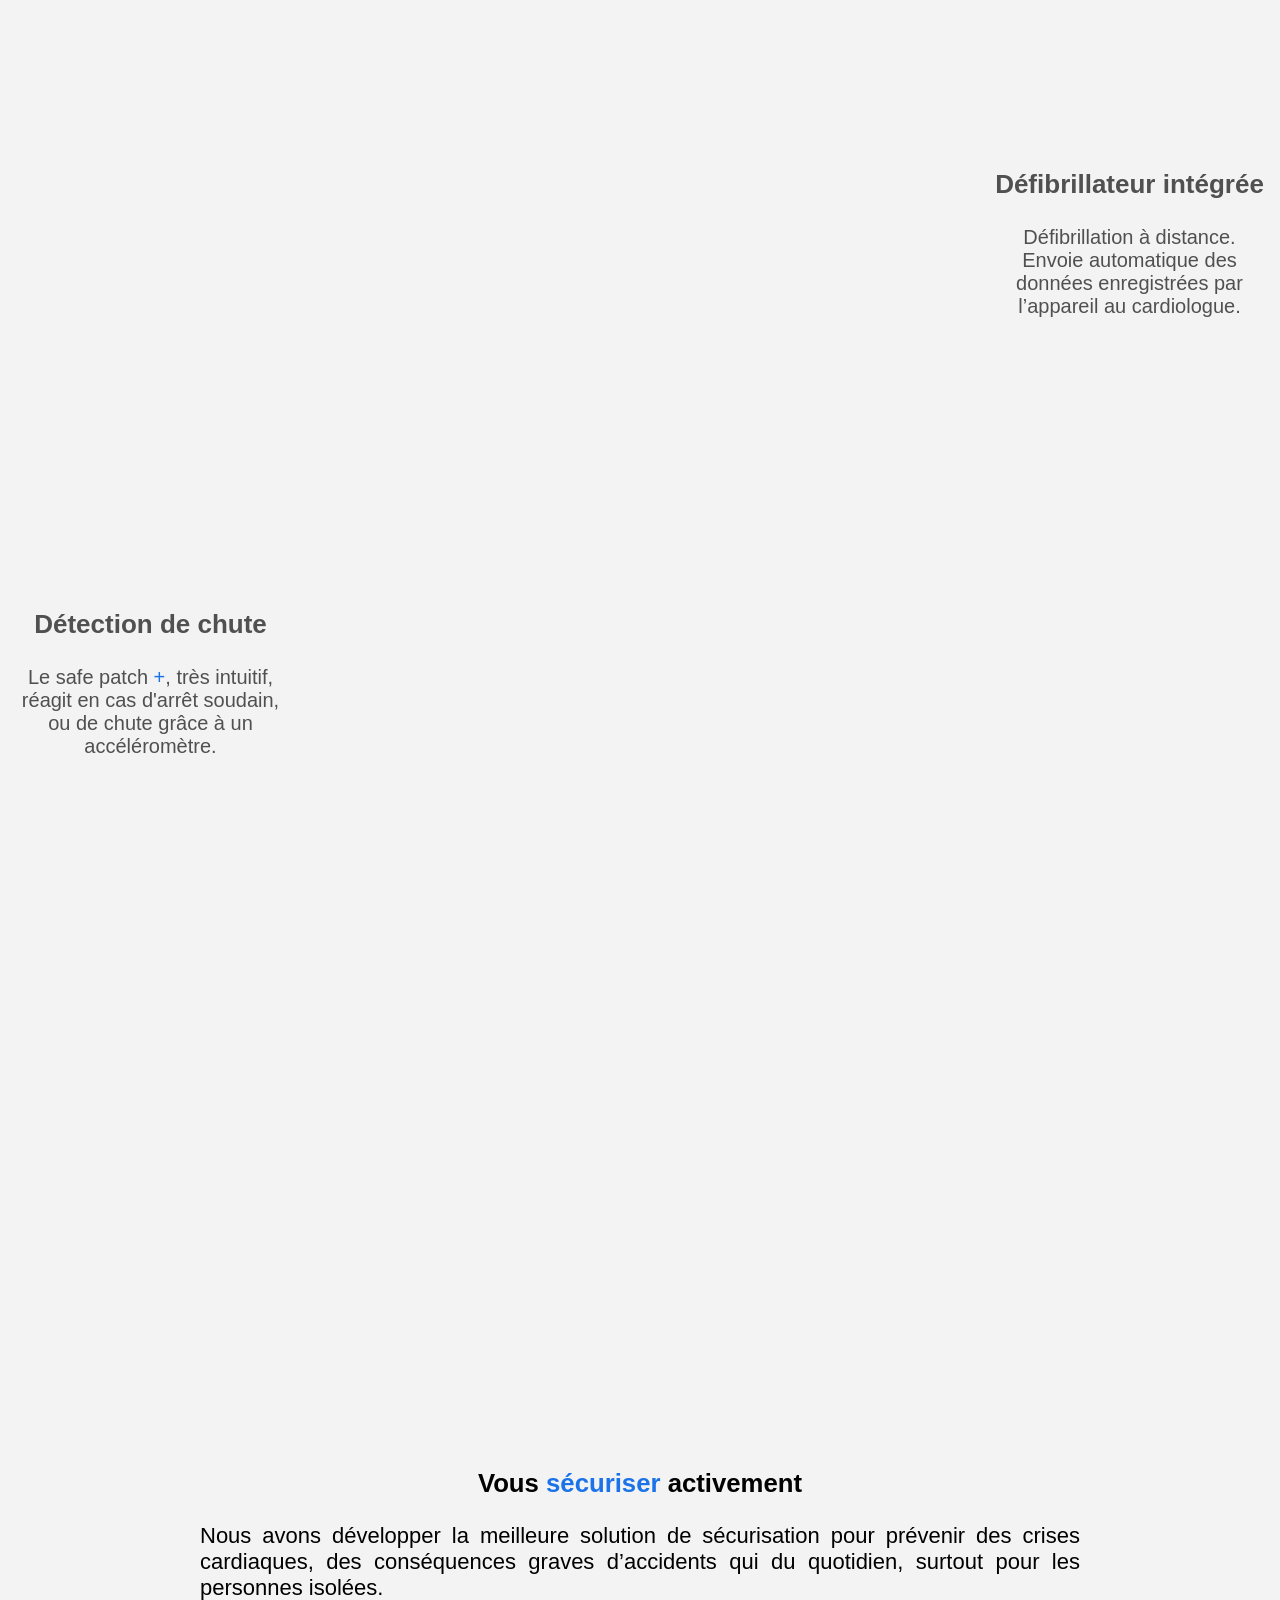
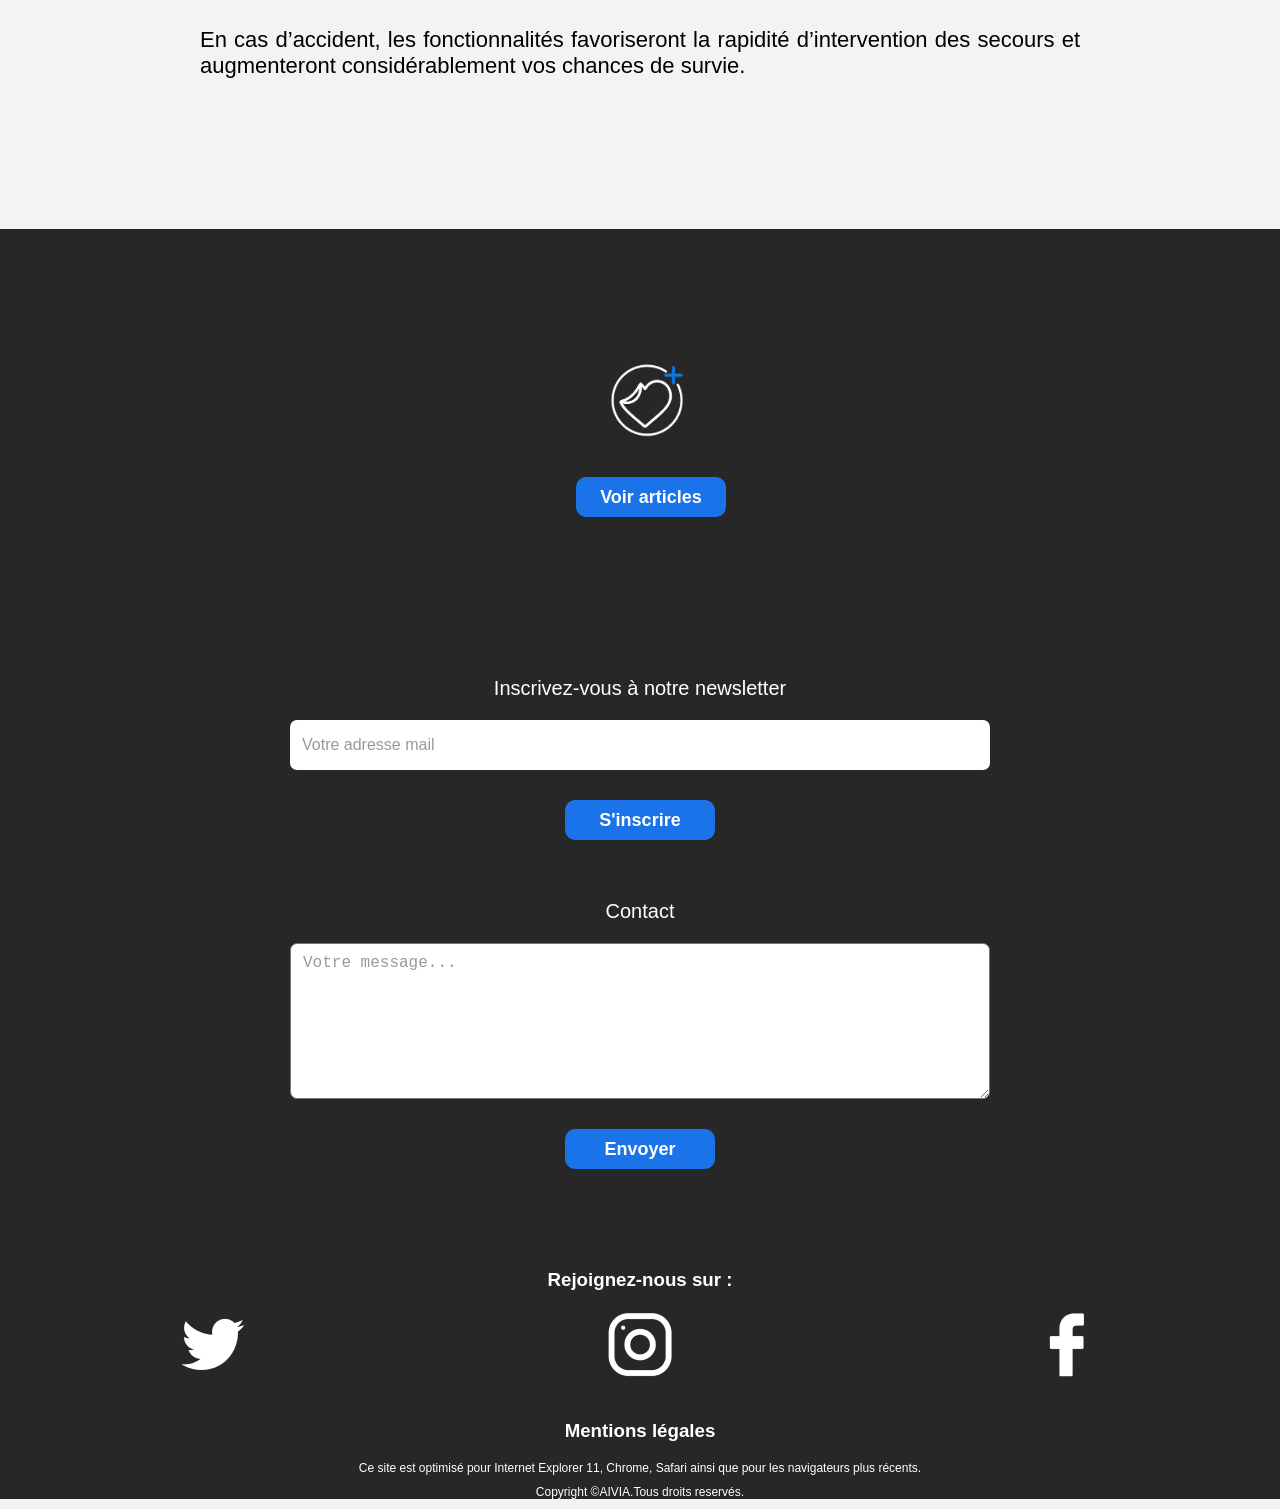
==== commit dd21c207: "last bug" ====
--- a/index.html
+++ b/index.html
@@ -8,31 +8,23 @@
       href="https://cdnjs.cloudflare.com/ajax/libs/animate.css/3.7.2/animate.min.css"
     />
     <script src="imakewebthings-waypoints-34d9f6d/lib/noframework.waypoints.min.js"></script>
-    <link href="styles.css" rel="stylesheet" />
+    <link href="css/styles.css" rel="stylesheet" />
     <script defer src="script.js"></script>
 
     <title>Document</title>
   </head>
   <body>
     <header>
-      <nav>
-        <div id="menu">
-          <ul id = "imenu" class ="imenu">
-            <li><a href =>Accueil</a></li>
-            <li><a href = >Fiche technique</a></li>
-            <li>
-              <button><a href = >Acheter</a></button>
-            </li>
-            <li><a href ="pages.html\page2.html">Presse</a></li>
-          </ul> 
-                        <div class ="open-menu" id="open-menu">  
+      <nav id="menu">
+        <div id="menu-opener">
           <div class="burger_bar"></div>
           <div class="burger_bar"></div>
           <div class="burger_bar"></div>
         </div>
-
         <div>
-          <img src="img/logo.png" alt="logo" class="logo-header" />
+          <a href="index.html">
+            <img src="img/logo.png" alt="logo" class="logo-header"
+          /></a>
         </div>
         <img src="img/drapeau.png" alt="frenchflag" class="flag" />
       </nav>
@@ -117,13 +109,16 @@
       </div>
     </section>
     <section class="buy-footer">
-      <p>1200,00 €</p>
-      <button class="button-footer">Acheter</button>
+      <p>400,00 €</p>
+      <a href="form.html"> <button class="button-footer">Acheter</button></a>
     </section>
 
     <footer class="background">
       <div class="foot-logo">
         <img src="img/logo_blanc.png" alt="rond" class="logo-footer" />
+      </div>
+      <div class="articles">
+        <a href="article.html"><button>Voir articles</button></a>
       </div>
       <section class="subscribe">
         <form>
@@ -161,7 +156,7 @@
         <h3>Rejoignez-nous sur :</h3>
         <div class="container-logo">
           <div class="box">
-            <img src="/img/twitter.png" alt="logo-twitter" />
+            <img src="img/twitter.png" alt="logo-twitter" />
           </div>
           <div class="box">
             <img src="img/instagram.png" alt="logo-instagram" />
--- a/css/styles.css
+++ b/css/styles.css
@@ -0,0 +1,457 @@
+/* section {
+  display: grid;
+  grid-template-columns: 1fr 300px 1fr;
+  grid-template-rows: 200px 300px 200px 200px 200px 200px 200px 200px;
+  grid-template-areas:
+    "a b c"
+    "d e f"
+    "i j k";
+  grid-gap: 20px;
+} */
+body {
+  background-color: rgb(243, 243, 243);
+  font-family: Helvetica;
+  margin: 0px;
+  padding: 0px;
+  margin-bottom: 0px;
+}
+
+div {
+  top: 23px;
+  left: 12px;
+}
+div:first-child {
+  top: 13px;
+}
+div:last-child {
+  top: 33px;
+}
+.burger_bar {
+  display: block;
+  width: 30px;
+  height: 4px;
+  border-radius: 3px;
+  background-color: grey;
+  position: absolute;
+}
+.logo-header {
+  width: 50px;
+  height: 50px;
+  padding-left: 40%;
+  justify-content: center;
+}
+
+nav {
+  background: white;
+  top: 0px;
+  position: fixed;
+  width: 100vw;
+  height: 8vh;
+  z-index: 2;
+  display: flex;
+  justify-content: space-between;
+}
+nav div {
+  align-self: center;
+}
+nav img.flag {
+  align-self: center;
+  margin-right: 10px;
+}
+hr {
+  color: gray;
+  box-shadow: 1px 2px 5px grey;
+}
+nav p {
+  align-self: center;
+}
+.banniere {
+  height: 100vh;
+  width: 100vw;
+  display: flex;
+  flex-direction: column;
+  justify-content: center;
+  align-items: baseline;
+  background: url(../img/banner-index.png);
+  background-position: -471px 81%;
+  left: -419px;
+  top: 64px;
+  text-align: center;
+}
+.container {
+  align-self: center;
+}
+.container p:first-child {
+  font-style: normal;
+  font-weight: bold;
+  font-size: 55px;
+  line-height: 74px;
+  color: white;
+}
+.container p:first-child span {
+  color: #1a73e8;
+}
+.container p:nth-child(2) {
+  font-style: normal;
+  font-weight: bold;
+  font-size: 20px;
+  line-height: 25px;
+  color: #000000;
+  margin-top: -50px;
+}
+button {
+  background-color: #1a73e8;
+  color: white;
+  font-style: normal;
+  font-weight: bold;
+  font-size: 18px;
+  line-height: 28px;
+  width: 150px;
+  height: 50px;
+  border-radius: 10px;
+  border: none;
+}
+#container-slogan {
+  margin-top: 250px;
+}
+.slogan {
+  height: 300px;
+  text-align: center;
+  align-items: center;
+  top: 250px;
+  position: sticky;
+  font-style: normal;
+  font-weight: bold;
+  font-size: 64px;
+  line-height: 74px;
+  color: #505050;
+  opacity: 0;
+  transform: translateY(250px);
+  transition: opacity 3s, transform 3s;
+
+  margin-bottom: 200px;
+}
+.i-picto {
+  text-align: center;
+  font-style: normal;
+  font-weight: bold;
+  font-size: 20px;
+  line-height: 16px;
+  margin-bottom: 200px;
+}
+.icon {
+  margin-bottom: 60px;
+}
+.i-picto span {
+  color: #2f7adb;
+}
+.is-fadeInup {
+  transform: none;
+  opacity: 1;
+}
+.is-fadeInup10 {
+  transform: none;
+  opacity: 0.1;
+}
+.produit {
+  width: 100%;
+  height: 100px;
+  margin: auto;
+  top: 45vh;
+  position: sticky;
+  z-index: 1;
+}
+.center {
+  display: block;
+  margin-left: auto;
+  margin-right: auto;
+  width: 80%;
+}
+#section-produit {
+  height: auto;
+  background-color: rgb(243, 243, 243);
+}
+aside {
+  margin-bottom: 400px;
+  text-align: center;
+  opacity: 0;
+  transition: opacity 0.9s;
+  margin-left: 30px;
+  margin-right: 30px;
+  color: #505050;
+}
+
+.is-reached60 {
+  opacity: 1;
+}
+
+.buy-footer {
+  background: white;
+  position: sticky;
+  bottom: 0px;
+  width: 100vw;
+  height: 50px;
+  margin-top: 100px;
+  display: flex;
+  justify-content: space-between;
+  align-items: baseline;
+}
+.buy-footer p {
+  margin-left: 15px;
+  z-index: 3;
+  font-weight: bold;
+}
+.button-footer {
+  width: 150px;
+  height: 30px;
+  font-size: 15px;
+  border-radius: 7px;
+  margin-right: 15px;
+}
+.foot-logo {
+  display: flex;
+}
+.logo-footer {
+  padding-top: 10%;
+  margin-left: 35%;
+  width: 70px;
+  height: 70px;
+  grid-column: 2;
+}
+#p5 {
+  opacity: 0;
+}
+
+.background {
+  background: #272727;
+  color: white;
+}
+.subscribe {
+  text-align: center;
+}
+form {
+  margin-top: 100px;
+  margin-bottom: 40px;
+  display: flex;
+  flex-direction: column;
+}
+label {
+  font-style: bold;
+  font-size: 20px;
+}
+.input {
+  margin-top: 20px;
+  border-radius: 7px;
+  width: 310px;
+  height: 40px;
+  border: none;
+}
+
+textarea {
+  border-radius: 7px;
+  margin-top: 20px;
+}
+
+.button-1 {
+  margin: 30px;
+  width: 150px;
+  height: 40px;
+  margin-bottom: 60px;
+}
+h3 {
+  text-align: center;
+}
+h3 span {
+  color: #1a73e8;
+}
+.security {
+  text-align: center;
+  text-align: justify;
+  margin: 30px;
+}
+.foot-div p {
+  text-align: center;
+  font-size: 12px;
+  margin: 10px;
+}
+.container-logo {
+  display: flex;
+  justify-content: space-around;
+  margin-bottom: 40px;
+}
+::placeholder {
+  font-size: 16px;
+  padding-left: 10px;
+  color: #999999;
+}
+textarea::placeholder {
+  padding-top: 8px;
+}
+
+@media (min-width: 1000px) {
+  #section-produit {
+    display: grid;
+    grid-template-columns: 1fr 300px 300px 1fr;
+    grid-template-rows: 200px 200px 200px 200px 200px 200px 200px 200px 200px 200px 200px 200px;
+    grid-template-areas:
+      "a b c"
+      "d e f"
+      "i j k";
+    grid-gap: 20px;
+  }
+  .banniere {
+    height: 95vh;
+    width: 100%;
+    display: flex;
+    flex-direction: column;
+    justify-content: center;
+    align-items: baseline;
+    background: url("../img/banner-index.png");
+    background-position: -50px 50%;
+    left: -419px;
+    top: 64px;
+    text-align: center;
+  }
+  .div-sticky {
+    z-index: 2;
+  }
+  .i-picto {
+    display: grid;
+    grid-template-columns: repeat(3, 1fr);
+    grid-template-rows: 200px;
+    grid-template-areas: "a b c";
+    top: 100px;
+    position: sticky;
+    height: 200px;
+  }
+  .order {
+    grid-area: a;
+  }
+  .vector {
+    grid-area: b;
+  }
+  .heart {
+    grid-area: c;
+  }
+  img.center {
+    width: 150%;
+    height: 150%;
+    text-align: center;
+  }
+  .produit {
+    width: 300px;
+    height: 300px;
+    margin: auto;
+    top: 200px;
+    position: sticky;
+    grid-row: 2;
+    grid-column: 2 / span 2;
+    margin-top: 100px;
+    margin-bottom: 300px;
+    align-self: flex-start;
+    padding-right: 30%;
+  }
+
+  aside {
+    margin-bottom: 0px;
+    opacity: 0;
+    transition: opacity 3s;
+    width: 90%;
+    margin-left: 20px;
+    margin-right: 20px;
+    color: #505050;
+  }
+  aside h3 {
+    font-size: 26px;
+  }
+  aside p {
+    font-size: 20px;
+  }
+  aside span {
+    color: #1a73e8;
+  }
+  #p1 {
+    grid-row: 3;
+    grid-column: 4;
+    justify-self: end;
+  }
+  #p2 {
+    align-self: end;
+    grid-row: 5;
+    grid-column: 1;
+  }
+  #p3 {
+    grid-row: 7;
+    grid-column: 4;
+  }
+  #p4 {
+    grid-column: 1;
+    grid-row: 9;
+    justify-self: end;
+  }
+  #p5 {
+    grid-column: 3;
+    grid-row: 5;
+  }
+  .security {
+    font-size: 22px;
+    margin: 0px 200px 0px 200px;
+  }
+  .is-reached75 {
+    opacity: 0.5;
+  }
+  .is-reached50 {
+    opacity: 1;
+  }
+  .is-reached25 {
+    opacity: 0.5;
+  }
+  .is-reached5 {
+    opacity: 0;
+  }
+  form {
+    margin-top: 100px;
+    margin-bottom: 40px;
+    display: flex;
+    flex-direction: column;
+  }
+  label {
+    font-style: bold;
+    font-size: 20px;
+  }
+  .input {
+    margin-top: 20px;
+    border-radius: 7px;
+    width: 700px;
+    height: 50px;
+    border: none;
+  }
+
+  textarea {
+    border-radius: 7px;
+    margin-top: 20px;
+    width: 700px;
+  }
+
+  .button-1 {
+    margin: 30px;
+    width: 150px;
+    height: 40px;
+    margin-bottom: 60px;
+  }
+  .logo-footer {
+    padding-top: 10%;
+    margin-left: 47%;
+    width: 90px;
+    height: 90px;
+    grid-column: 2;
+  }
+  .articles button {
+    margin: 30px;
+    width: 150px;
+    height: 40px;
+    margin-bottom: 60px;
+    margin-left: 45vw;
+  }
+  .i;
+}
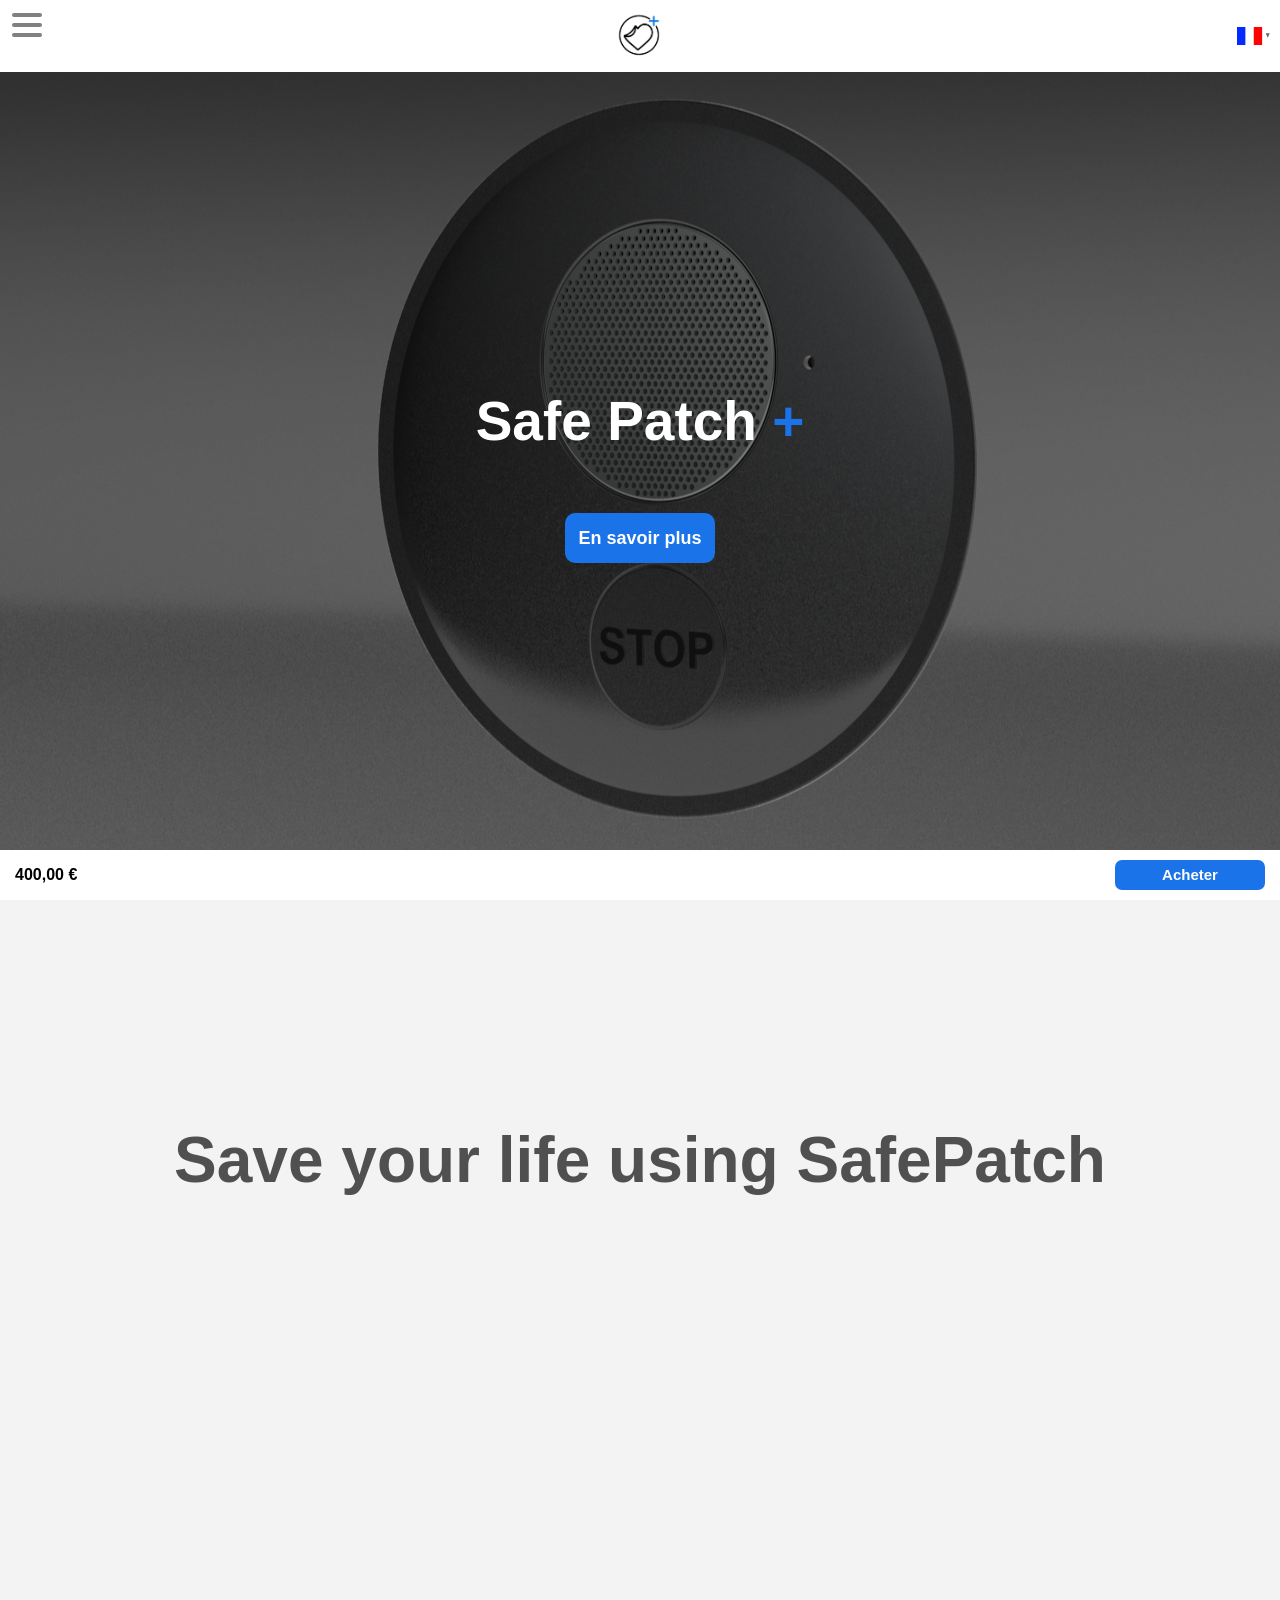
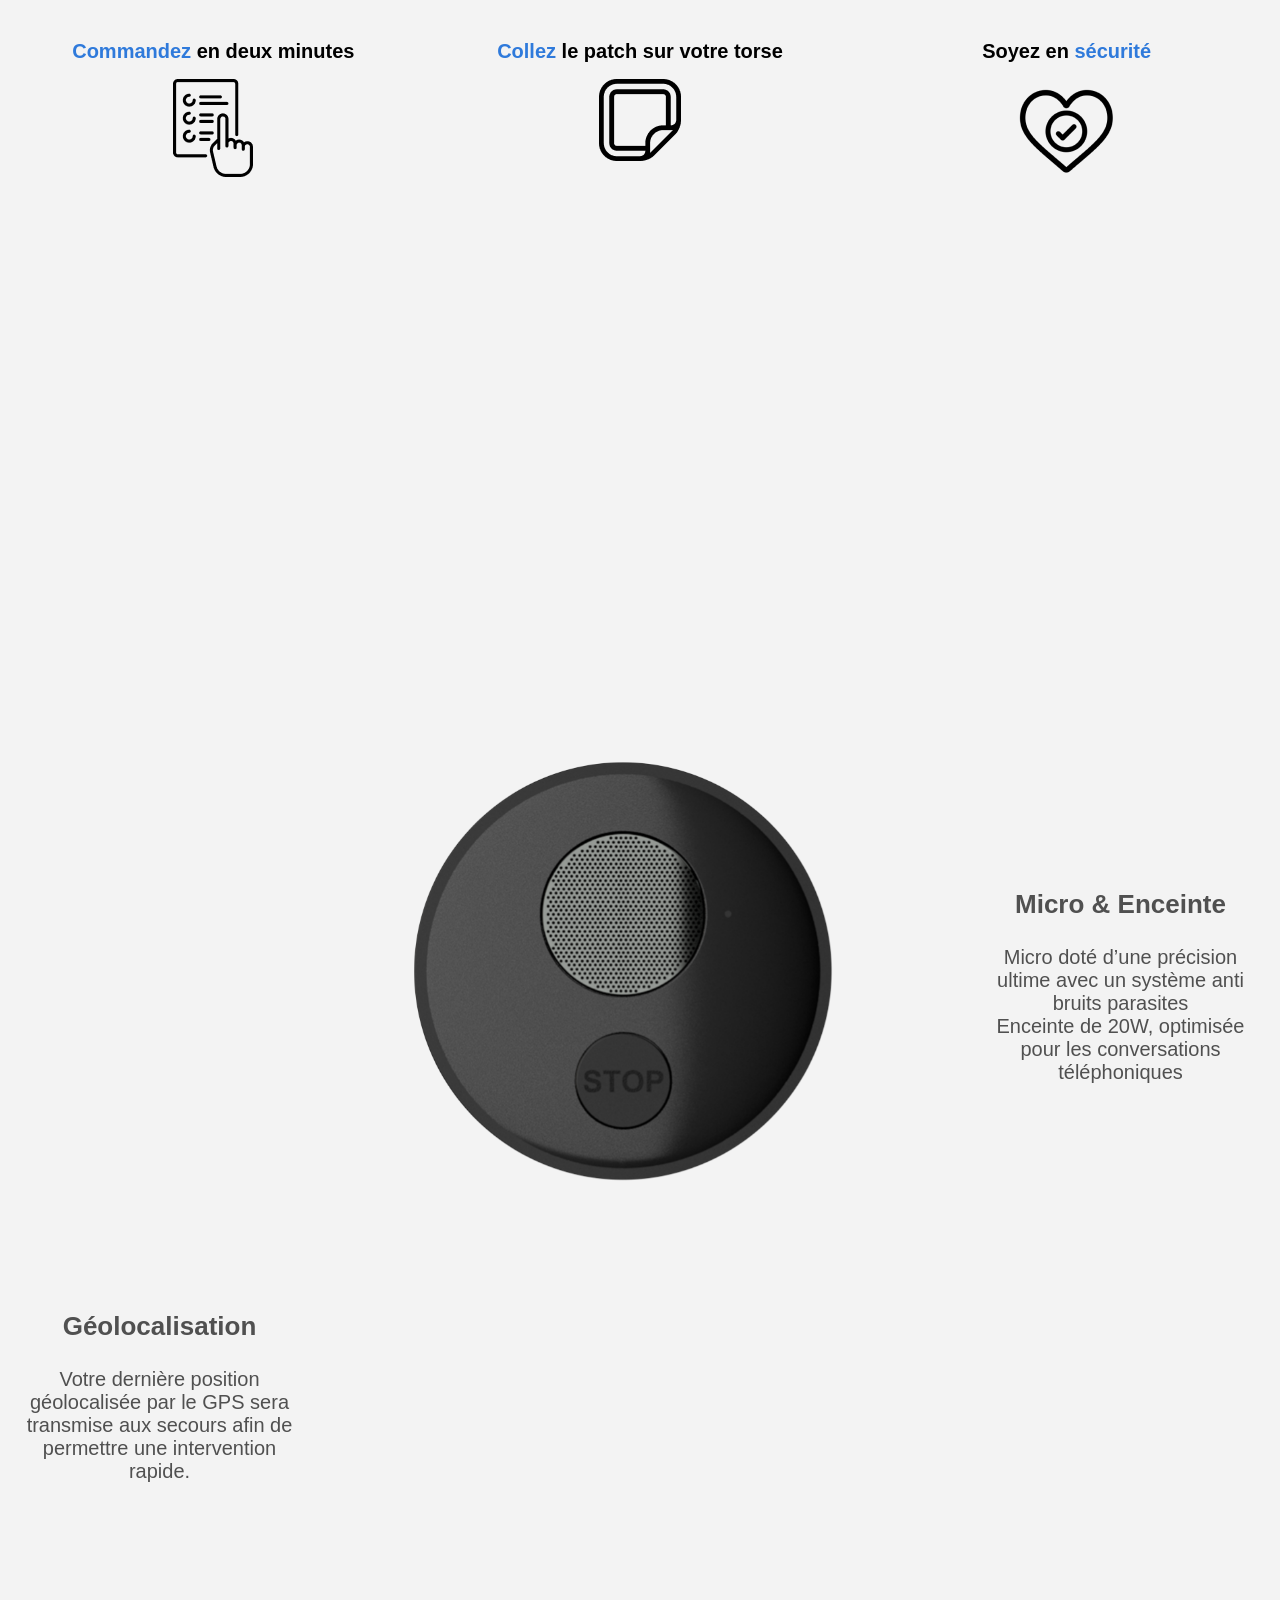
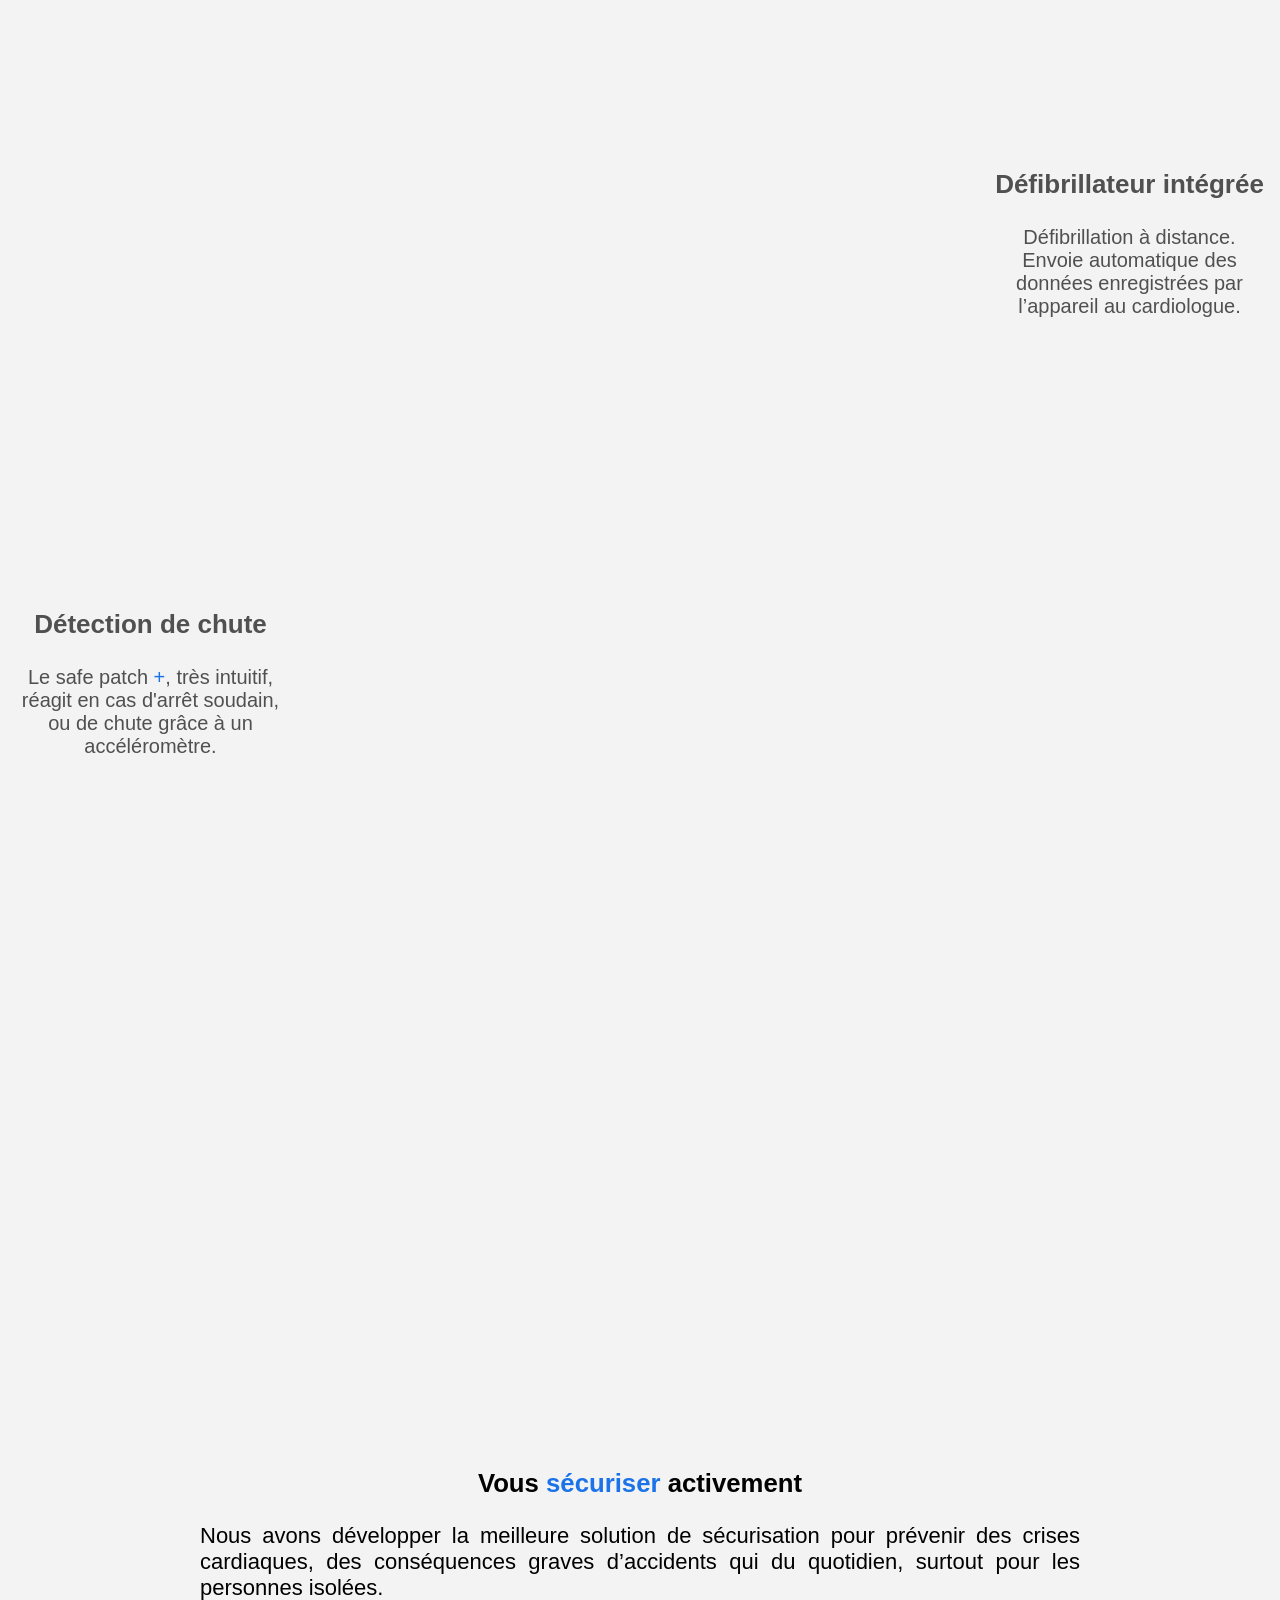
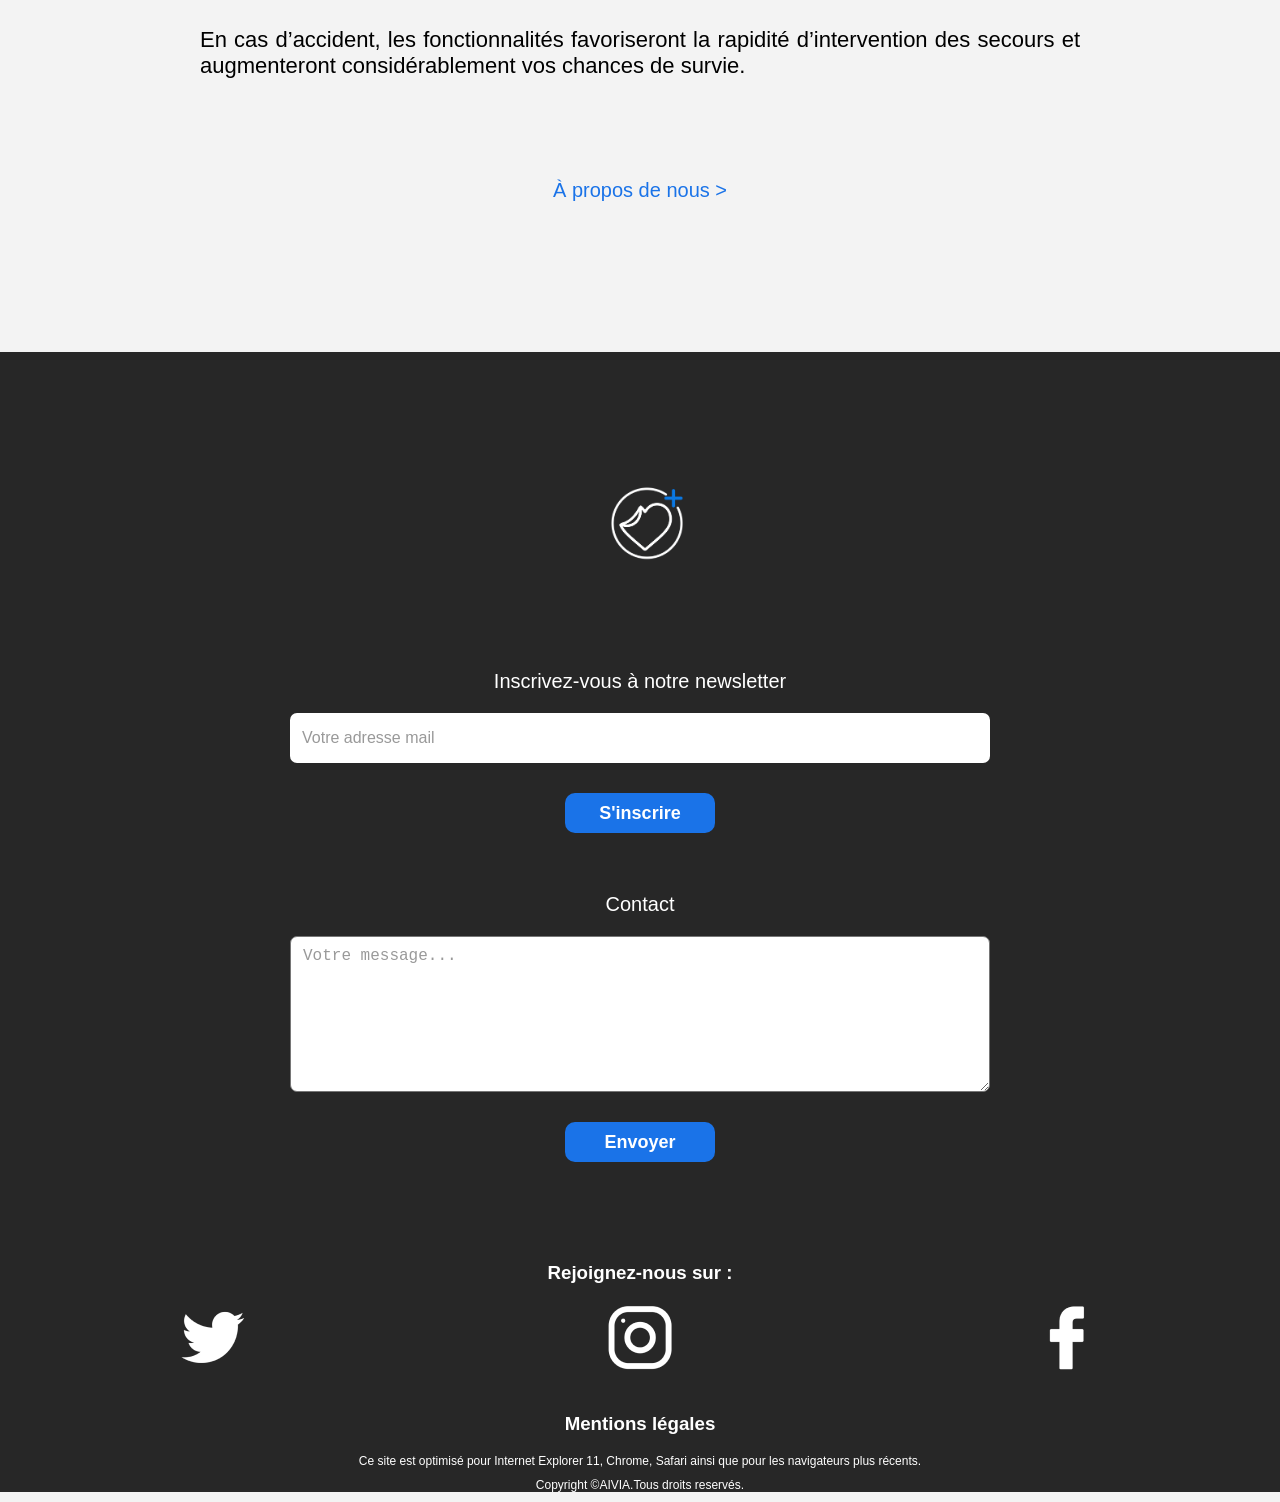
==== commit d1e9624c: "modify link for article, add fav icon and change title" ====
--- a/index.html
+++ b/index.html
@@ -9,9 +9,10 @@
     />
     <script src="imakewebthings-waypoints-34d9f6d/lib/noframework.waypoints.min.js"></script>
     <link href="css/styles.css" rel="stylesheet" />
+    <link rel="icon" type="image/png" href="img/logo.png" />
     <script defer src="script.js"></script>
 
-    <title>Document</title>
+    <title>AIVIA</title>
   </head>
   <body>
     <header>
@@ -104,8 +105,11 @@
           qui du quotidien, surtout pour les personnes isolées.<br /><br />
           En cas d’accident, les fonctionnalités favoriseront la rapidité
           d’intervention des secours et augmenteront considérablement vos
-          chances de survie.
+          chances de survie.<br />
         </p>
+      </div>
+      <div class="link-security">
+        <a href="article.html">À propos de nous > </a>
       </div>
     </section>
     <section class="buy-footer">
@@ -114,66 +118,64 @@
     </section>
 
     <footer class="background">
-      <div class="foot-logo">
-        <img src="img/logo_blanc.png" alt="rond" class="logo-footer" />
-      </div>
-      <div class="articles">
-        <a href="article.html"><button>Voir articles</button></a>
-      </div>
-      <section class="subscribe">
-        <form>
-          <div class="subscribe">
-            <label for="subscribe">Inscrivez-vous à notre newsletter </label
-            ><br />
-            <input
-              name="subscribe"
-              id="subscribe"
-              type="email"
-              placeholder="Votre adresse mail"
-              class="input"
-            />
-            <br />
-            <button type="submit" class="button-1">S'inscrire</button>
+        <div class="foot-logo">
+          <img src="img/logo_blanc.png" alt="rond" class="logo-footer" />
+        </div>
+  
+        <section class="subscribe">
+          <form>
+            <div class="subscribe">
+              <label for="subscribe">Inscrivez-vous à notre newsletter </label
+              ><br />
+              <input
+                name="subscribe"
+                id="subscribe"
+                type="email"
+                placeholder="Votre adresse mail"
+                class="input"
+              />
+              <br />
+              <button type="submit" class="button-1">S'inscrire</button>
+            </div>
+  
+            <div class="subscribe">
+              <label for="subscribe"> Contact </label><br />
+              <textarea
+                name="contact"
+                id="contact"
+                type="text"
+                rows="10"
+                cols="50"
+                placeholder="Votre message..."
+                class="text"
+              ></textarea>
+              <br />
+              <button class="button-1" type="submit">Envoyer</button>
+            </div>
+          </form>
+        </section>
+        <section>
+          <h3>Rejoignez-nous sur :</h3>
+          <div class="container-logo">
+            <div class="box">
+            <a href="https://twitter.com/hetic">	<img src="img/twitter.png" alt="logo-twitter" /></a>
+            </div>
+            <div class="box">
+            <a href="https://www.instagram.com/instahetic/?hl=fr">	<img src="img/instagram.png" alt="logo-instagram" /></a>
+            </div>
+            <div class="box">
+              <a href="https://www.facebook.com/aiviabypyrescom/""><img src="img/facebook.png" alt="logo-facebook" /></a>
+            </div>
           </div>
-
-          <div class="subscribe">
-            <label for="subscribe"> Contact </label><br />
-            <textarea
-              name="contact"
-              id="contact"
-              type="text"
-              rows="10"
-              cols="50"
-              placeholder="Votre message..."
-              class="text"
-            ></textarea>
-            <br />
-            <button class="button-1" type="submit">Envoyer</button>
-          </div>
-        </form>
-      </section>
-      <section>
-        <h3>Rejoignez-nous sur :</h3>
-        <div class="container-logo">
-          <div class="box">
-            <img src="img/twitter.png" alt="logo-twitter" />
-          </div>
-          <div class="box">
-            <img src="img/instagram.png" alt="logo-instagram" />
-          </div>
-          <div class="box">
-            <img src="img/facebook.png" alt="logo-facebook" />
-          </div>
+        </section>
+        <div class="foot-div">
+          <h3>Mentions légales</h3>
+          <p>
+            Ce site est optimisé pour Internet Explorer 11, Chrome, Safari ainsi
+            que pour les navigateurs plus récents.
+          </p>
+          <p>Copyright &copy;AIVIA.Tous droits reservés.</p>
         </div>
-      </section>
-      <div class="foot-div">
-        <h3>Mentions légales</h3>
-        <p>
-          Ce site est optimisé pour Internet Explorer 11, Chrome, Safari ainsi
-          que pour les navigateurs plus récents.
-        </p>
-        <p>Copyright &copy;AIVIA.Tous droits reservés.</p>
-      </div>
-    </footer>
+      </footer>
   </body>
 </html>
--- a/css/styles.css
+++ b/css/styles.css
@@ -269,6 +269,10 @@
   text-align: justify;
   margin: 30px;
 }
+.link-security {
+  text-align: center;
+  margin-top: 100px;
+}
 .foot-div p {
   text-align: center;
   font-size: 12px;
@@ -286,6 +290,25 @@
 }
 textarea::placeholder {
   padding-top: 8px;
+}
+.articles button {
+  margin: 30px;
+  width: 150px;
+  height: 40px;
+  margin-bottom: 60px;
+  margin-left: 45vw;
+}
+.link-security a {
+  text-align: center;
+  margin-top: 40px;
+  text-decoration: none;
+  color: #1a73e8;
+  transition: transform 0.2s ease-in, border 2s;
+
+  font-size: 18px;
+}
+.link-security:hover {
+  transform: scale(1.1);
 }
 
 @media (min-width: 1000px) {
@@ -397,6 +420,17 @@
     font-size: 22px;
     margin: 0px 200px 0px 200px;
   }
+  .link-security a {
+    text-align: center;
+    margin-top: 40px;
+    text-decoration: none;
+    color: #1a73e8;
+    transition: transform 0.2s ease-in;
+    font-size: 20px;
+  }
+  .link-security:hover {
+    transform: scale(1.1);
+  }
   .is-reached75 {
     opacity: 0.5;
   }
@@ -453,5 +487,4 @@
     margin-bottom: 60px;
     margin-left: 45vw;
   }
-  .i;
-}
+}
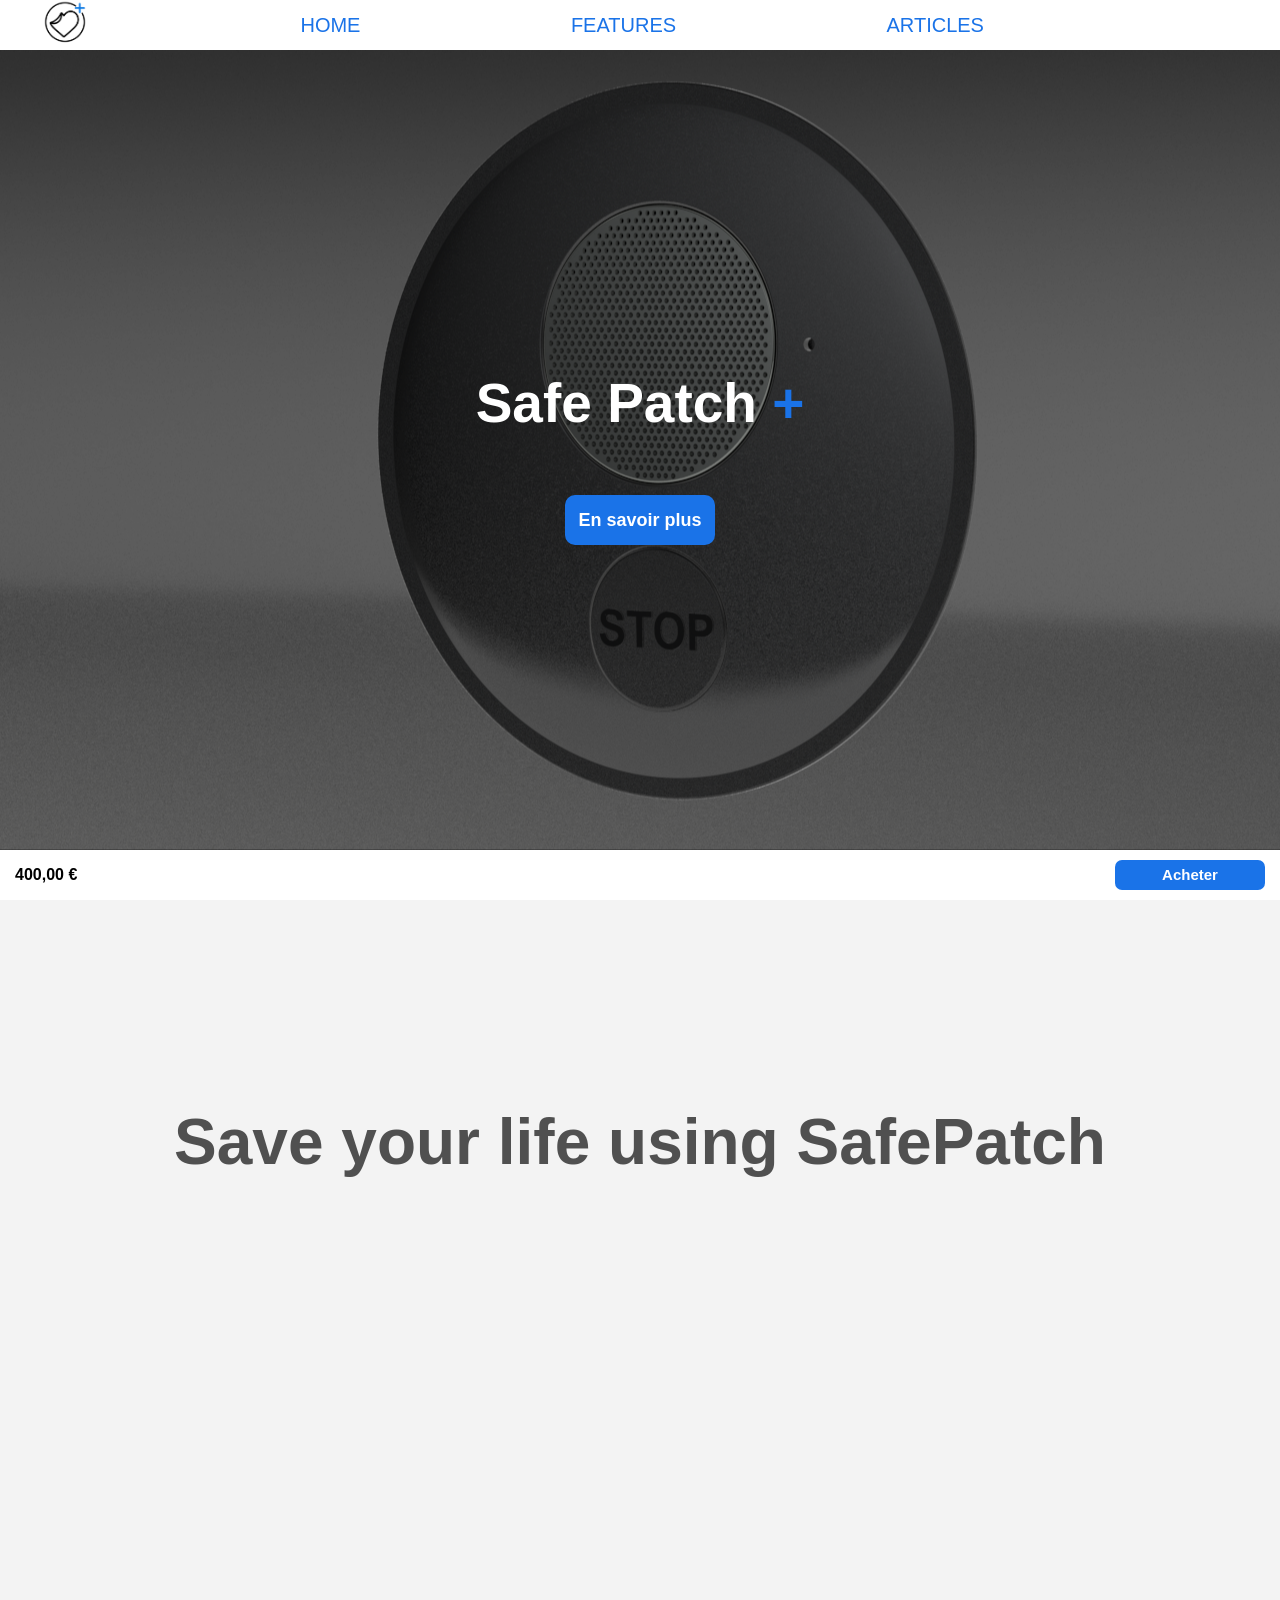
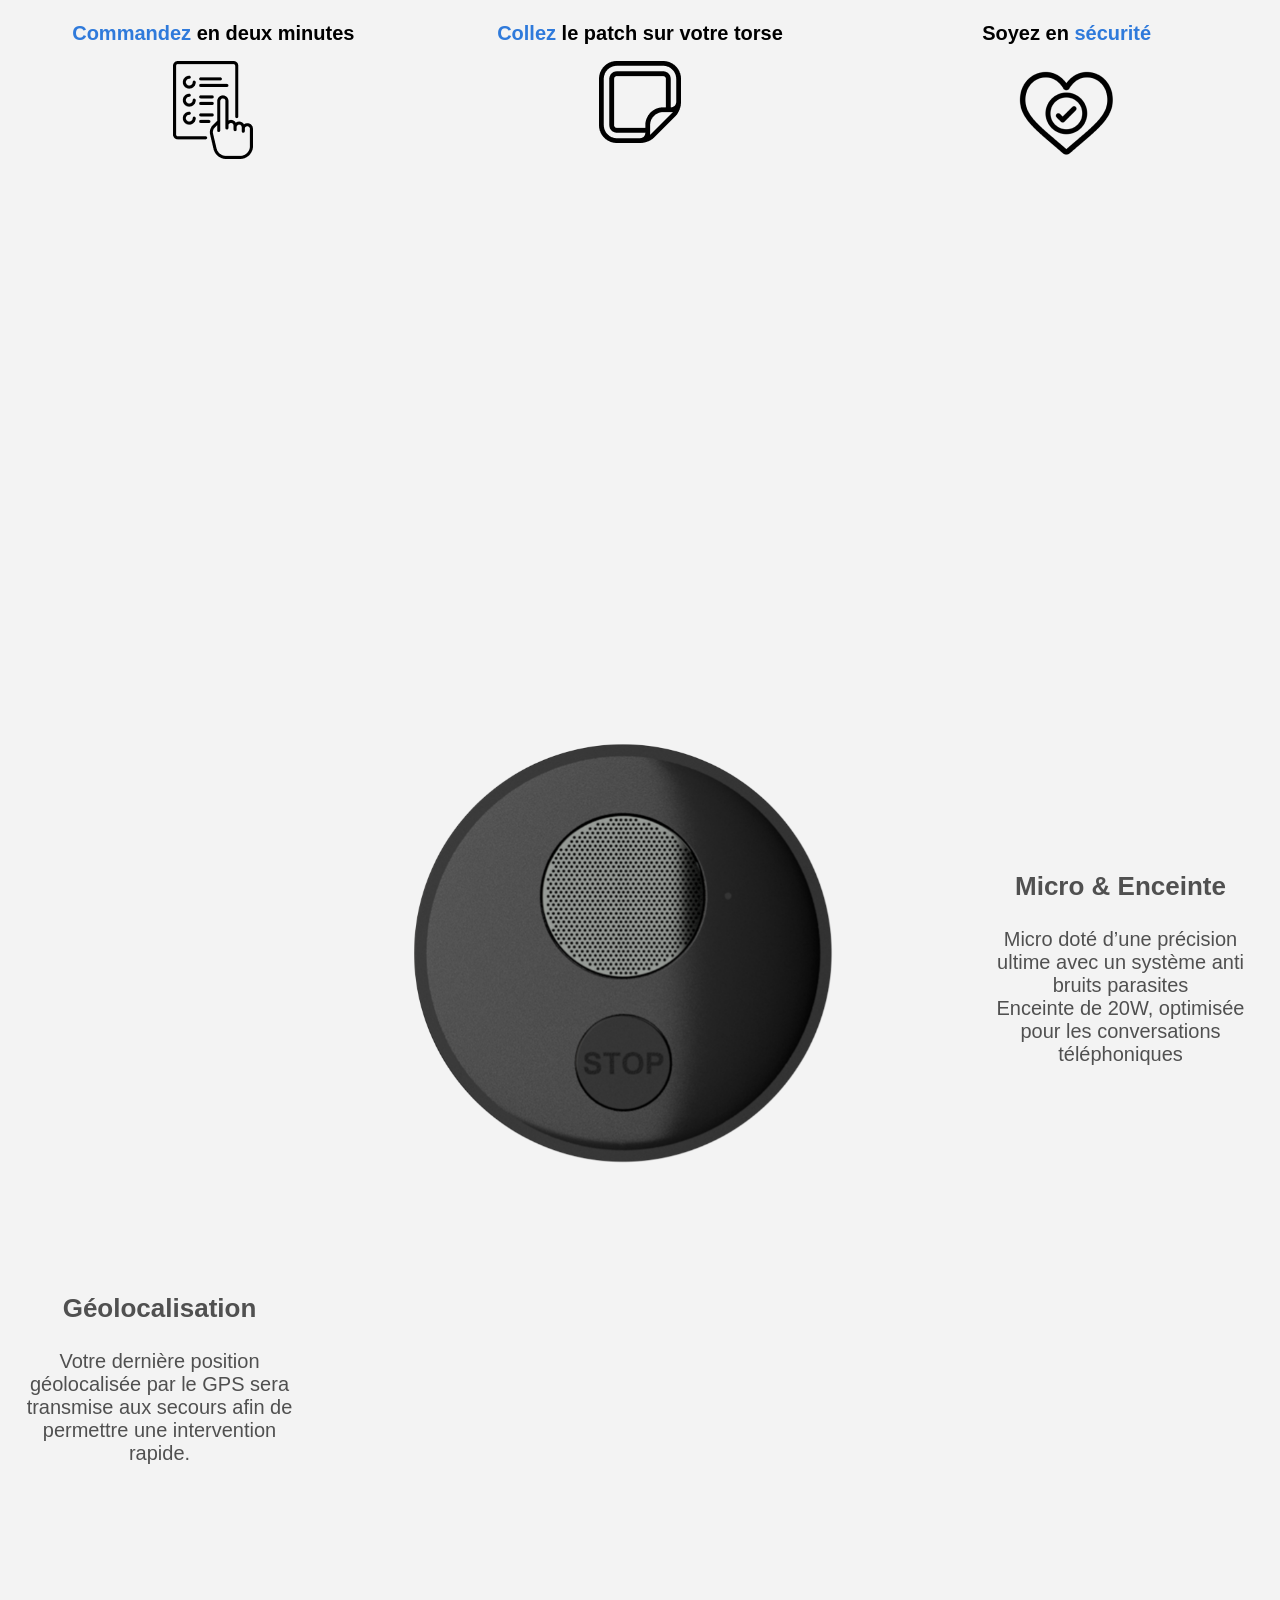
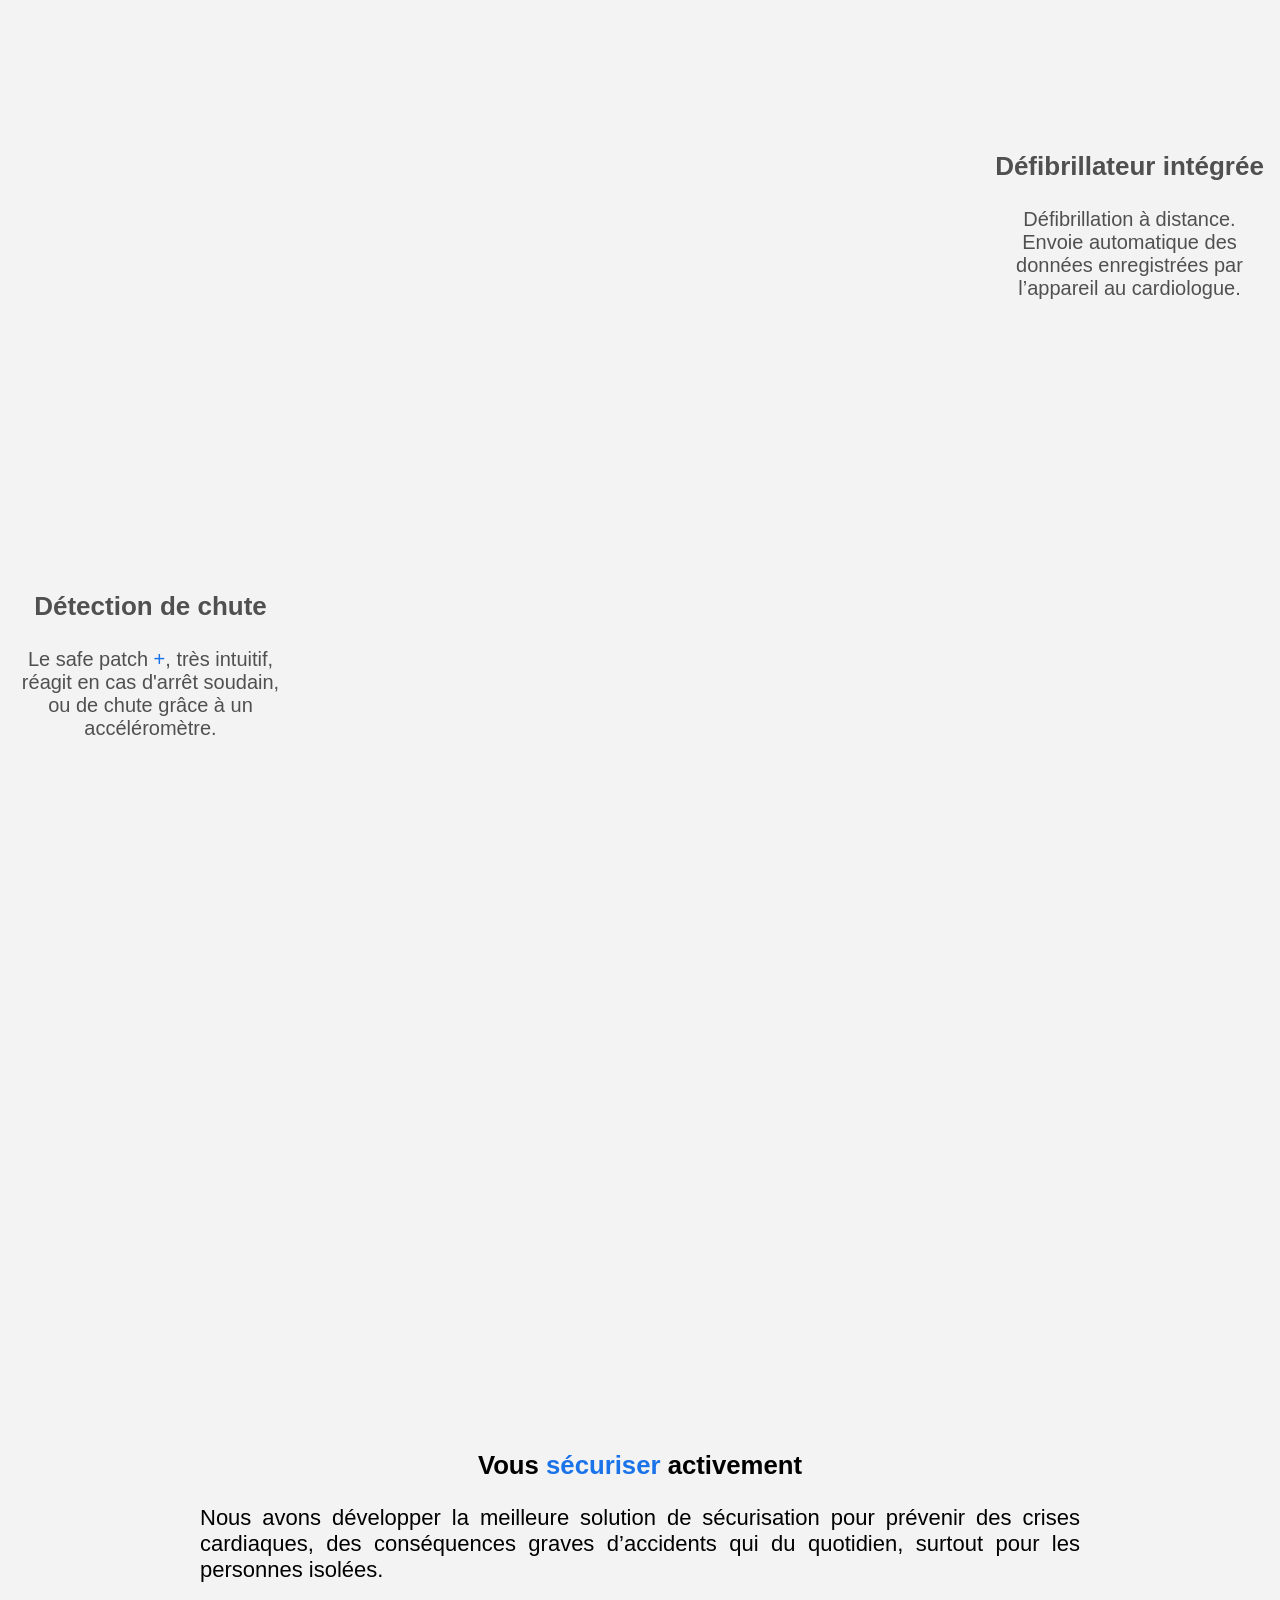
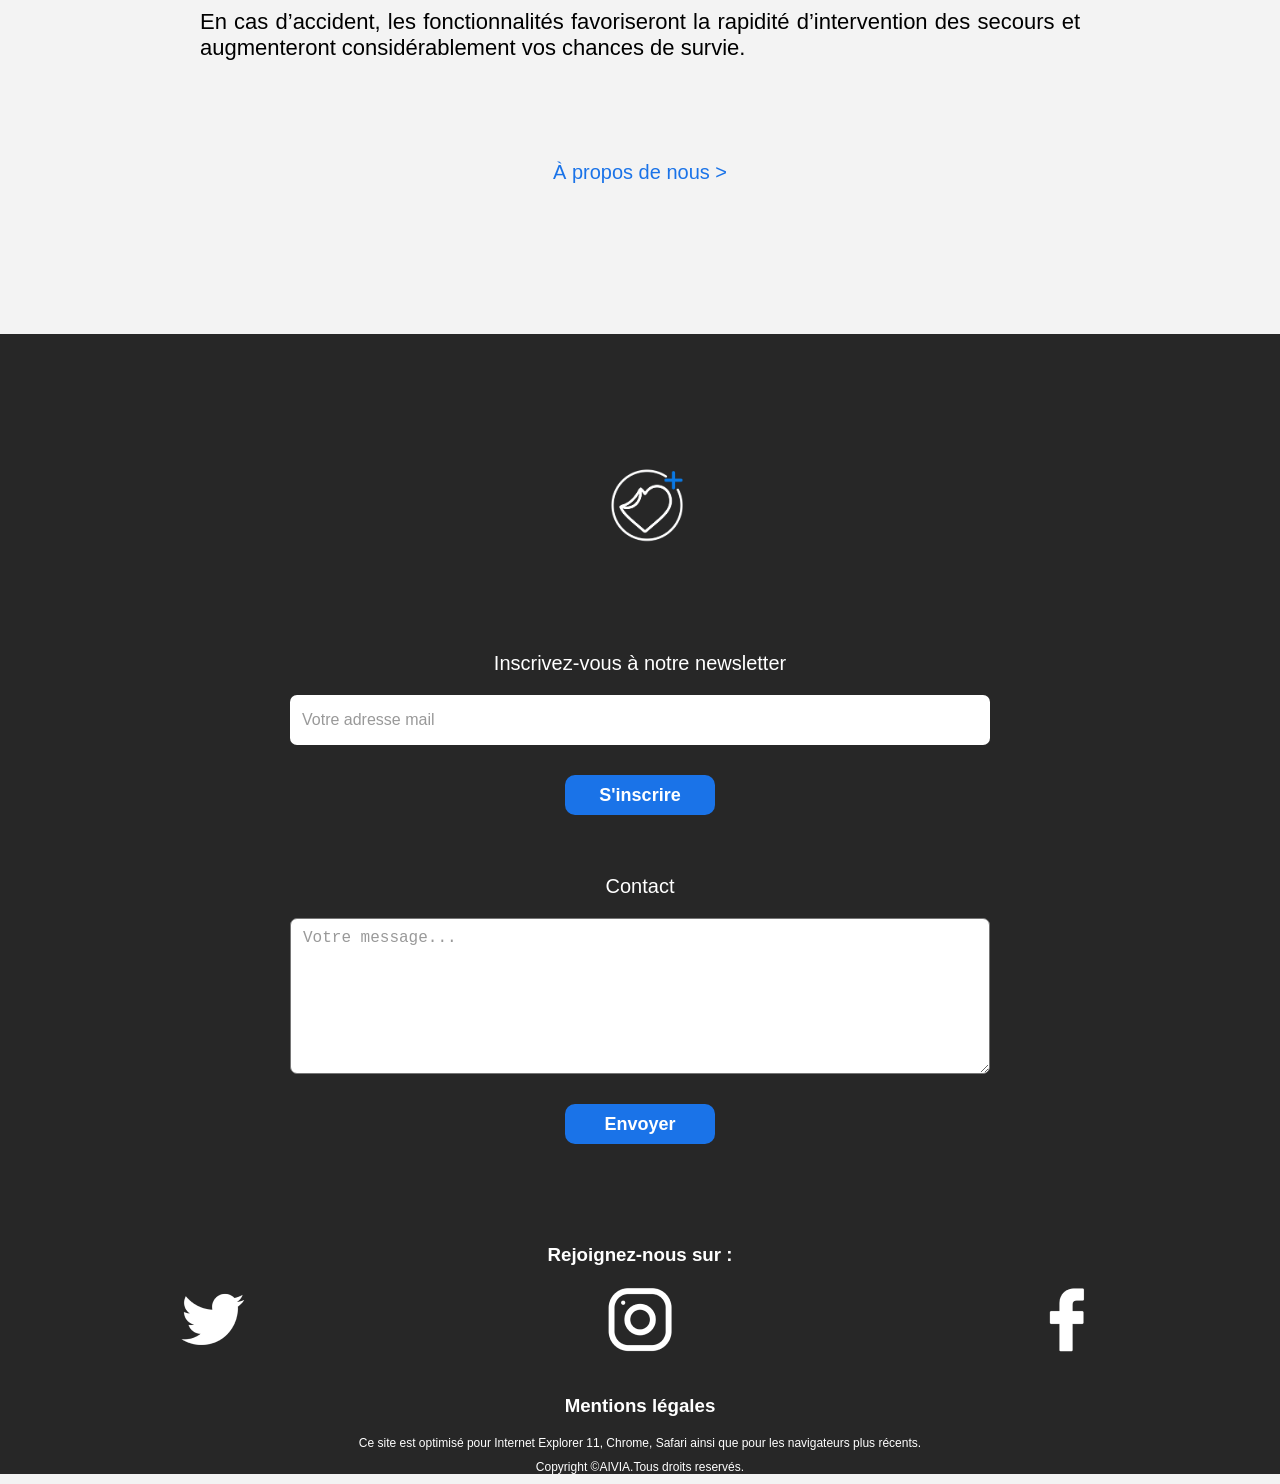
==== commit 84846ad9: "add burger menu" ====
--- a/index.html
+++ b/index.html
@@ -7,30 +7,28 @@
       rel="stylesheet"
       href="https://cdnjs.cloudflare.com/ajax/libs/animate.css/3.7.2/animate.min.css"
     />
-    <script src="imakewebthings-waypoints-34d9f6d/lib/noframework.waypoints.min.js"></script>
+    <script src="noframework.waypoints.min.js"></script>
+    <link rel="stylesheet" href="css/nav.css">
     <link href="css/styles.css" rel="stylesheet" />
     <link rel="icon" type="image/png" href="img/logo.png" />
     <script defer src="script.js"></script>
+    <script defer src="nav.js"></script>
 
     <title>AIVIA</title>
   </head>
   <body>
-    <header>
-      <nav id="menu">
-        <div id="menu-opener">
-          <div class="burger_bar"></div>
-          <div class="burger_bar"></div>
-          <div class="burger_bar"></div>
+
+     <nav id="nav">
+       <div class="open" id="open">
+         <div class="open-icon"></div>
         </div>
-        <div>
-          <a href="index.html">
-            <img src="img/logo.png" alt="logo" class="logo-header"
-          /></a>
-        </div>
-        <img src="img/drapeau.png" alt="frenchflag" class="flag" />
-      </nav>
-      <hr />
-    </header>
+       <ul>
+         <li> <img src="img/logo.png" alt="logo" class="logo-header"> </li>
+         <li><a href="index.html">Home</a></li>
+         <li><a href="page-features.html">Features</a></li>
+         <li><a href="article.html">Articles</a></li>
+       </ul>
+     </nav>
 
     <div class="banniere">
       <div class="container">
--- a/css/nav.css
+++ b/css/nav.css
@@ -0,0 +1,124 @@
+nav {
+  position: fixed;
+  top: 0;
+  background-color: white;
+  height: 50px;
+  width: 100vw;
+  overflow: hidden;
+  transition: height 0.5s, width 0.5s, border-radius 0.3s;
+  z-index: 3;
+}
+nav.is-open {
+  height: 100vh;
+  width: 100vw;
+  border-radius: 0;
+}
+.open {
+  height: 50px;
+  width: 50px;
+  border-radius: 50%;
+  display: flex;
+  justify-content: center;
+  align-items: center;
+}
+.open-icon,
+.open-icon::before,
+.open-icon::after {
+  width: 30px;
+  height: 4px;
+  background-color: #1a73e8;
+  border-radius: 10px;
+}
+.open-icon::before,
+.open-icon::after {
+  content: "";
+  display: block;
+  transition: transform 0.3s;
+}
+.open-icon::before {
+  transform: translateY(-8px);
+}
+.open-icon::after {
+  transform: translateY(4px);
+}
+.open-icon {
+  transition: background-color 0.3s;
+}
+nav.is-open .open-icon {
+  background-color: transparent;
+}
+nav.is-open .open-icon::before {
+  transform: translateY(2px) rotate(45deg);
+}
+nav.is-open .open-icon::after {
+  transform: translateY(-2px) rotate(-45deg);
+}
+nav.is-open ul {
+  opacity: 1;
+}
+
+ul {
+  display: flex;
+  flex-direction: column;
+  align-items: center;
+  justify-content: center;
+  list-style: none;
+  height: 80vh;
+  opacity: 0;
+  transition: opacity 3s;
+  padding-left: 0px;
+}
+li {
+  font-size: 40px;
+  text-transform: uppercase;
+  font-family: Helvetica;
+}
+li a {
+  color: #1a73e8;
+  text-decoration: none;
+}
+li:not(:last-child) {
+  margin-bottom: 30px;
+}
+.logo-header {
+  width: 80px;
+  height: 80px;
+}
+.logo-header-min {
+  width: 50px;
+  height: 50px;
+}
+
+@media (min-width: 600px) {
+  .open {
+    display: none;
+  }
+  #nav {
+    font-family: Helvetica;
+    border-radius: 0;
+    width: 100%;
+    margin: 0;
+    display: flex;
+    background-color: white;
+  }
+  #nav ul {
+    opacity: 1;
+    height: 100%;
+    width: 80%;
+    margin-top: 0px;
+    position: static;
+    flex-direction: row;
+    transform: none;
+    justify-content: space-between;
+    align-items: center;
+  }
+  #nav li {
+    margin: 0px 40px 0px 40px;
+    margin-bottom: 0px;
+    font-size: 20px;
+  }
+  .logo-header {
+    width: 50px;
+    height: 50px;
+  }
+}
--- a/css/styles.css
+++ b/css/styles.css
@@ -16,55 +16,6 @@
   margin-bottom: 0px;
 }
 
-div {
-  top: 23px;
-  left: 12px;
-}
-div:first-child {
-  top: 13px;
-}
-div:last-child {
-  top: 33px;
-}
-.burger_bar {
-  display: block;
-  width: 30px;
-  height: 4px;
-  border-radius: 3px;
-  background-color: grey;
-  position: absolute;
-}
-.logo-header {
-  width: 50px;
-  height: 50px;
-  padding-left: 40%;
-  justify-content: center;
-}
-
-nav {
-  background: white;
-  top: 0px;
-  position: fixed;
-  width: 100vw;
-  height: 8vh;
-  z-index: 2;
-  display: flex;
-  justify-content: space-between;
-}
-nav div {
-  align-self: center;
-}
-nav img.flag {
-  align-self: center;
-  margin-right: 10px;
-}
-hr {
-  color: gray;
-  box-shadow: 1px 2px 5px grey;
-}
-nav p {
-  align-self: center;
-}
 .banniere {
   height: 100vh;
   width: 100vw;
